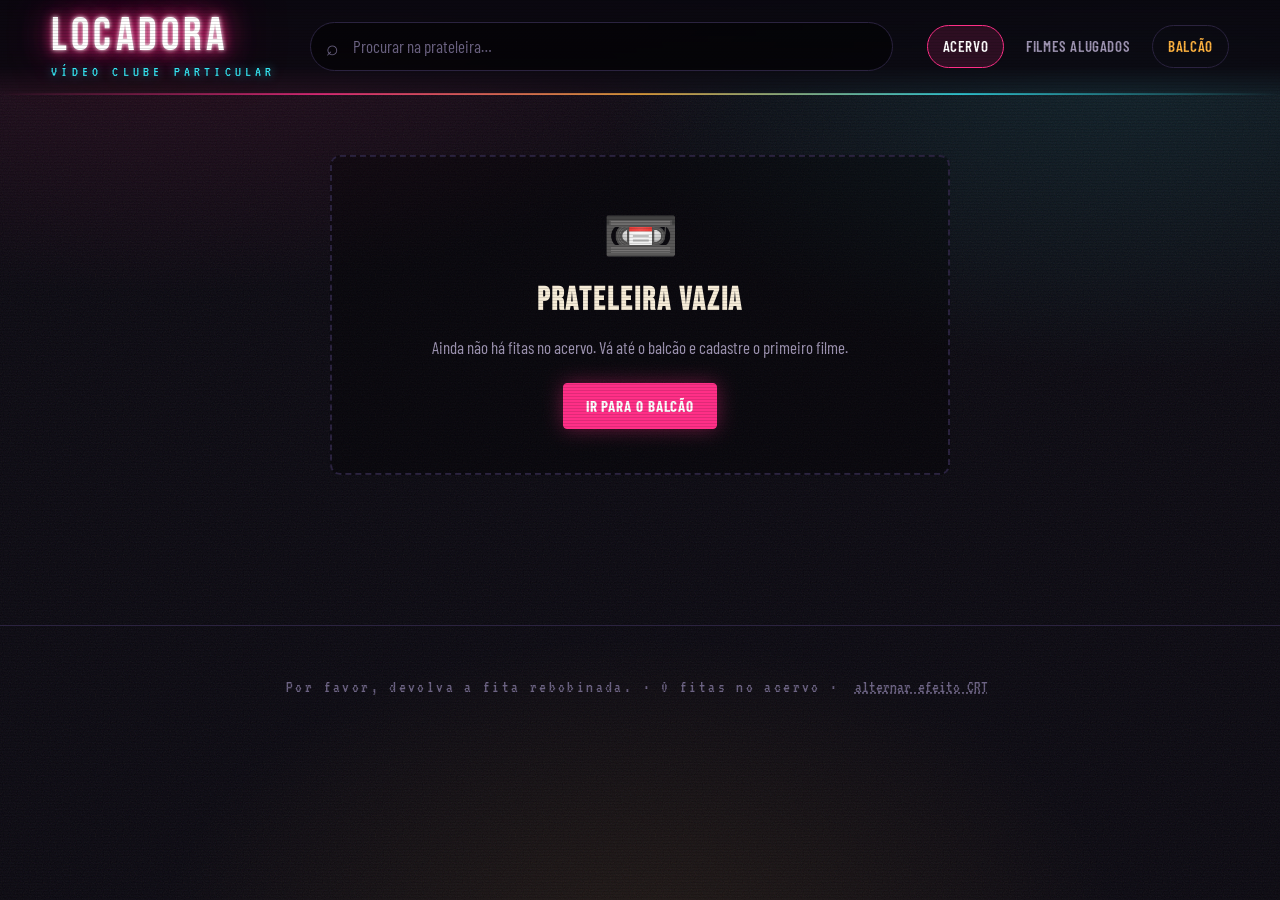
==== index.html @ a3143493 "Locadora: vídeo clube particular em site estático Vitrine com prateleiras por gênero e classe da fit" ====
<!DOCTYPE html>
<html lang="pt-BR">
<head>
<meta charset="utf-8">
<meta name="viewport" content="width=device-width, initial-scale=1">
<title>Locadora — Vídeo Clube Particular</title>
<meta name="description" content="Meu acervo particular de filmes.">
<meta name="theme-color" content="#0a0810">
<link rel="icon" href="data:image/svg+xml,%3Csvg xmlns='http://www.w3.org/2000/svg' viewBox='0 0 32 32'%3E%3Crect width='32' height='32' rx='4' fill='%230a0810'/%3E%3Crect x='3' y='8' width='26' height='16' rx='2' fill='%23231f2c' stroke='%23ff2f87'/%3E%3Ccircle cx='11' cy='16' r='3.4' fill='%2335e5f2'/%3E%3Ccircle cx='21' cy='16' r='3.4' fill='%2335e5f2'/%3E%3C/svg%3E">
<link rel="preconnect" href="https://fonts.googleapis.com">
<link rel="preconnect" href="https://fonts.gstatic.com" crossorigin>
<link href="https://fonts.googleapis.com/css2?family=Bebas+Neue&family=Barlow+Condensed:wght@400;500;600;700&family=Permanent+Marker&family=VT323&display=swap" rel="stylesheet">
<link rel="stylesheet" href="assets/css/estilo.css">
</head>
<body>

<div class="crt" aria-hidden="true"></div>

<header class="topo">
  <div class="topo__interno">
    <a class="marca" href="index.html">
      <span class="marca__neon" id="marca-nome">LOCADORA</span>
      <span class="marca__sub" id="marca-sub">vídeo clube particular</span>
    </a>

    <div class="busca">
      <input id="busca" type="search" placeholder="Procurar na prateleira…" autocomplete="off" aria-label="Procurar filme">
    </div>

    <nav class="menu">
      <button type="button" data-aba="acervo" class="ativo">Acervo</button>
      <button type="button" data-aba="lista">Filmes alugados</button>
      <a href="admin.html" class="menu__admin" title="Painel de administração">Balcão</a>
    </nav>
  </div>
  <div class="fita-luz"></div>
</header>

<main>
  <!-- destaque da semana -->
  <section class="vitrine" id="vitrine" hidden>
    <div class="vitrine__veu"></div>
    <div class="vitrine__texto">
      <span class="vitrine__etiqueta">Destaque da semana</span>
      <h2 id="vitrine-titulo"></h2>
      <div class="vitrine__meta" id="vitrine-meta"></div>
      <p class="vitrine__sinopse" id="vitrine-sinopse"></p>
      <div class="vitrine__acoes">
        <button type="button" class="bt bt--principal" id="vitrine-assistir">▶ Assistir</button>
        <button type="button" class="bt bt--fantasma" id="vitrine-ficha">Mais informações</button>
      </div>
    </div>
  </section>

  <!-- os cartazes logo abaixo do banner, como na entrada da loja -->
  <div id="avisos-topo"></div>


  <!-- o balcão de devolução: só na aba "filmes alugados" -->
  <section class="devolucao" id="devolucao" hidden>

    <!-- a bancada de rebobinar, quando há fita pendente -->
    <div class="estacao" id="estacao" hidden>
      <h2 class="estacao__titulo">Rebobine antes de devolver</h2>
      <p class="estacao__texto" id="estacao-texto"></p>

      <div class="movel">
        <!-- a fita em cima do aparelho -->
        <div class="vhs" id="vhs">
          <div class="vhs__etiqueta">
            <small>VHS · E-180</small>
            <span id="vhs-nome">—</span>
          </div>
          <div class="vhs__janela">
            <i class="vhs__carretel"></i>
            <i class="vhs__tape"></i>
            <i class="vhs__carretel"></i>
          </div>
          <div class="vhs__selo" id="vhs-selo">não rebobinada</div>
        </div>

        <!-- o videocassete -->
        <div class="aparelho">
          <div class="aparelho__topo">
            <span class="aparelho__marca">LOCADORA VCR-2000</span>
            <span class="aparelho__visor">
              <b id="visor-estado">STOP</b>
              <b id="visor-tempo">0:00:00</b>
            </span>
          </div>
          <div class="aparelho__slot"><span>INSERT TAPE</span></div>
          <div class="aparelho__botoes">
            <button type="button" data-maq="rebobinar"><i>◀◀</i><span>Rebobinar</span></button>
            <button type="button" data-maq="voltar"><i>◀</i><span>Voltar</span></button>
            <button type="button" data-maq="play"><i>▶</i><span>Play</span></button>
            <button type="button" data-maq="pause"><i>❚❚</i><span>Pause</span></button>
            <button type="button" data-maq="stop"><i>■</i><span>Stop</span></button>
            <button type="button" data-maq="avancar"><i>▶▶</i><span>Avançar</span></button>
          </div>
        </div>
      </div>
    </div>

    <!-- o caixa -->
    <div class="caixa" id="caixa">
      <div class="caixa__conta" id="caixa-conta"></div>
      <button type="button" class="bt bt--dinheiro" id="bt-pagar">
        <span class="bt__cifrao">$</span>
        <span>Pagar e entregar</span>
        <span class="bt__valor" id="bt-valor"></span>
      </button>
      <p class="caixa__nota" id="caixa-nota"></p>
    </div>

  </section>

  <div id="prateleiras"></div>

  <div class="vazio" id="vazio" hidden>
    <div class="vazio__icone" aria-hidden="true">📼</div>
    <h2 id="vazio-titulo">Prateleira vazia</h2>
    <p id="vazio-texto">Ainda não há fitas no acervo. Vá até o balcão e cadastre o primeiro filme.</p>
    <a class="bt bt--principal" id="vazio-bt" href="admin.html">Ir para o balcão</a>
  </div>
</main>

<footer class="rodape">
  <p>
    Por favor, devolva a fita rebobinada. ·
    <span id="contagem">—</span> ·
    <button type="button" id="bt-crt">alternar efeito CRT</button>
  </p>
</footer>

<!-- a cobrança que aparece ao entrar no site com fita em casa -->
<div class="cobranca" id="cobranca" hidden role="alert">
  <div class="cobranca__selo">Locadora</div>
  <strong id="cobranca-titulo">Você está com fitas em casa</strong>
  <p id="cobranca-texto"></p>
  <div class="cobranca__acoes">
    <button type="button" class="bt bt--pequeno bt--dinheiro" id="cobranca-ir">Ir ao balcão</button>
    <button type="button" class="bt bt--pequeno bt--fantasma" id="cobranca-depois">Depois</button>
  </div>
</div>

<!-- o recibo pendurado na lateral, visível enquanto se escolhe as fitas -->
<aside class="recibo" id="recibo" hidden>
  <button type="button" class="recibo__aba" id="recibo-aba" aria-expanded="false">
    <span class="recibo__aba-texto" id="recibo-resumo">conta</span>
  </button>
  <div class="recibo__papel" id="recibo-papel"></div>
</aside>

<!-- ficha do filme -->
<dialog id="ficha" aria-labelledby="ficha-titulo">
  <div class="ficha__corpo">
    <div class="ficha__arte" id="ficha-arte">
      <button type="button" class="ficha__fechar" data-fechar="ficha" aria-label="Fechar">✕</button>
    </div>
    <div class="ficha__dentro">
      <h2 id="ficha-titulo"></h2>
      <div class="ficha__meta" id="ficha-meta"></div>
      <p class="ficha__sinopse" id="ficha-sinopse"></p>
      <div class="ficha__acoes">
        <button type="button" class="bt bt--principal" id="ficha-assistir">▶ Assistir</button>
        <button type="button" class="bt" id="ficha-lista">+ Alugar fita</button>
        <a class="bt bt--fantasma" id="ficha-externo" target="_blank" rel="noopener">Abrir na origem ↗</a>
      </div>
    </div>
  </div>
</dialog>

<!-- player -->
<dialog id="player" aria-labelledby="player-nome">
  <div class="player__corpo">
    <div class="player__barra">
      <span class="player__nome" id="player-nome"></span>
      <a class="bt bt--pequeno bt--fantasma" id="player-externo" target="_blank" rel="noopener">Abrir fora ↗</a>
      <button type="button" class="bt bt--pequeno" data-fechar="player">✕ Fechar</button>
    </div>
    <div class="player__tela" id="player-tela"></div>

    <!-- o videocassete embaixo da TV -->
    <div class="videocassete" id="vcr">
      <div class="videocassete__visor">
        <span class="videocassete__estado" id="vcr-estado">STOP</span>
        <span class="videocassete__contador" id="vcr-contador">0:00:00</span>
      </div>
      <div class="videocassete__botoes">
        <button type="button" data-vcr="rebobinar"><i>◀◀</i><span>Rebobinar</span></button>
        <button type="button" data-vcr="voltar"><i>◀</i><span>Voltar</span></button>
        <button type="button" data-vcr="play"><i>▶</i><span>Play</span></button>
        <button type="button" data-vcr="pause"><i>❚❚</i><span>Pause</span></button>
        <button type="button" data-vcr="avancar"><i>▶▶</i><span>Avançar</span></button>
      </div>
      <p class="videocassete__nota" id="vcr-nota" hidden></p>
    </div>
  </div>

  <!-- A cobrança por não rebobinar. Fica DENTRO do diálogo porque o
       <dialog> modal sobe para a camada de topo: solta aqui fora, ela
       ficaria escondida atrás do fundo escuro. -->
  <div class="multa" id="multa" hidden role="alert">
    <div class="multa__selo">Aviso</div>
    <strong>Multa por não rebobinar</strong>
    <p id="multa-texto"></p>
    <button type="button" class="bt bt--pequeno" id="multa-ok">Está bem, eu pago</button>
  </div>
</dialog>

<script src="assets/js/nucleo.js"></script>
<script src="assets/js/app.js"></script>
</body>
</html>
---- assets/css/estilo.css ----
/* =========================================================================
   LOCADORA — folha de estilo única (vitrine + balcão)
   Estética: vídeo clube de bairro, fita VHS, neon, carpete e prateleira.
   ========================================================================= */

:root {
  /* tintas */
  --tinta:        #0a0810;
  --tinta-2:      #120e1c;
  --tinta-3:      #1b1528;
  --borda:        #2b2340;

  /* madeira da prateleira */
  --madeira:      #4a2c17;
  --madeira-alta: #7a4a26;
  --madeira-baixa:#2a170c;

  /* neon */
  --neon-rosa:    #ff2f87;
  --neon-ciano:   #35e5f2;
  --ambar:        #ffb340;

  /* texto */
  --creme:        #f6ecd8;
  --cinza:        #a096b4;
  --cinza-fraco:  #6d6484;

  /* medidas */
  --raio:         6px;
  --topo-h:       92px;
  --capa-l:       clamp(132px, 15vw, 186px);
  --sombra-forte: 0 18px 40px rgba(0, 0, 0, .65);

  --fonte-titulo: 'Bebas Neue', 'Arial Narrow', Impact, sans-serif;
  --fonte-texto:  'Barlow Condensed', 'Segoe UI', system-ui, sans-serif;
  --fonte-mono:   'VT323', ui-monospace, 'Courier New', monospace;
}

* { box-sizing: border-box; }

/* O atributo hidden tem que vencer qualquer display vindo de classe
   (.vitrine é flex, .bt é inline-flex...). Sem isto, tudo que o JS
   esconde com elemento.hidden = true continua aparecendo. */
[hidden] { display: none !important; }

html { scroll-behavior: smooth; }

body {
  margin: 0;
  min-height: 100vh;
  font-family: var(--fonte-texto);
  font-size: 17px;
  line-height: 1.5;
  color: var(--creme);
  background-color: var(--tinta);
  /* carpete de locadora: manchas de cor + granulado */
  background-image:
    radial-gradient(1100px 620px at 12% -10%, rgba(255, 47, 135, .16), transparent 62%),
    radial-gradient(900px 560px at 88% 4%,   rgba(53, 229, 242, .12), transparent 60%),
    radial-gradient(760px 500px at 50% 106%, rgba(255, 179, 64, .09), transparent 64%);
  background-attachment: fixed;
  -webkit-font-smoothing: antialiased;
}

/* granulado sutil por cima do fundo */
body::before {
  content: '';
  position: fixed;
  inset: 0;
  pointer-events: none;
  z-index: 0;
  opacity: .5;
  background-image: url("data:image/svg+xml,%3Csvg xmlns='http://www.w3.org/2000/svg' width='140' height='140'%3E%3Cfilter id='r'%3E%3CfeTurbulence type='fractalNoise' baseFrequency='.85' numOctaves='3'/%3E%3C/filter%3E%3Crect width='140' height='140' filter='url(%23r)' opacity='.16'/%3E%3C/svg%3E");
}

img { max-width: 100%; display: block; }

button, input, select, textarea { font: inherit; color: inherit; }

button { cursor: pointer; }

a { color: var(--neon-ciano); }

::selection { background: var(--neon-rosa); color: #fff; }

/* rolagem estilizada */
* { scrollbar-width: thin; scrollbar-color: var(--borda) transparent; }
*::-webkit-scrollbar { height: 10px; width: 10px; }
*::-webkit-scrollbar-thumb { background: var(--borda); border-radius: 99px; }
*::-webkit-scrollbar-track { background: transparent; }

/* ---------------------------------------------------------- CRT / varredura */

.crt {
  position: fixed;
  inset: 0;
  z-index: 900;
  pointer-events: none;
  background: repeating-linear-gradient(
    to bottom,
    rgba(0, 0, 0, .22) 0 1px,
    transparent 1px 3px
  );
  mix-blend-mode: multiply;
  opacity: .55;
}
.crt::after {
  content: '';
  position: absolute;
  inset: 0;
  /* vinheta de tubo */
  background: radial-gradient(120% 100% at 50% 50%, transparent 58%, rgba(0, 0, 0, .55) 100%);
}
body.sem-crt .crt { display: none; }

/* ------------------------------------------------------------------- topo */

.topo {
  position: sticky;
  top: 0;
  z-index: 500;
  background: linear-gradient(180deg, rgba(10, 8, 16, .97) 0%, rgba(10, 8, 16, .88) 70%, transparent 100%);
  backdrop-filter: blur(10px);
}

.topo__interno {
  max-width: 1560px;
  margin: 0 auto;
  padding: 14px clamp(16px, 4vw, 52px);
  display: flex;
  align-items: center;
  gap: clamp(14px, 3vw, 34px);
  flex-wrap: wrap;
}

.marca { text-decoration: none; display: block; line-height: 1; flex-shrink: 0; }

.marca__neon {
  display: block;
  font-family: var(--fonte-titulo);
  font-size: clamp(30px, 4.4vw, 46px);
  letter-spacing: .09em;
  color: #fff;
  text-shadow:
    0 0 4px #fff,
    0 0 12px var(--neon-rosa),
    0 0 30px var(--neon-rosa),
    0 0 62px rgba(255, 47, 135, .55);
  animation: piscaNeon 7s infinite;
}

.marca__sub {
  display: block;
  margin-top: 4px;
  font-family: var(--fonte-mono);
  font-size: 15px;
  letter-spacing: .28em;
  text-transform: uppercase;
  color: var(--neon-ciano);
  text-shadow: 0 0 10px rgba(53, 229, 242, .6);
}

@keyframes piscaNeon {
  0%, 92%, 96%, 100% { opacity: 1; }
  93%  { opacity: .35; }
  94%  { opacity: 1; }
  95%  { opacity: .5; }
}

.busca {
  flex: 1 1 220px;
  min-width: 180px;
  position: relative;
}

.busca input {
  width: 100%;
  padding: 11px 16px 11px 42px;
  border-radius: 99px;
  border: 1px solid var(--borda);
  background: rgba(0, 0, 0, .5);
  color: var(--creme);
  outline: none;
  transition: border-color .2s, box-shadow .2s;
}
.busca input::placeholder { color: var(--cinza-fraco); }
.busca input:focus {
  border-color: var(--neon-ciano);
  box-shadow: 0 0 0 3px rgba(53, 229, 242, .16);
}
.busca::before {
  content: '⌕';
  position: absolute;
  left: 16px;
  top: 50%;
  transform: translateY(-52%);
  font-size: 21px;
  color: var(--cinza-fraco);
  pointer-events: none;
}

.menu { display: flex; align-items: center; gap: 6px; flex-shrink: 0; }

.menu button,
.menu a {
  padding: 9px 15px;
  border: 1px solid transparent;
  border-radius: 99px;
  background: transparent;
  color: var(--cinza);
  text-decoration: none;
  font-weight: 600;
  letter-spacing: .04em;
  text-transform: uppercase;
  font-size: 15px;
  transition: color .18s, border-color .18s, background .18s;
}
.menu button:hover,
.menu a:hover { color: var(--creme); background: rgba(255, 255, 255, .06); }

.menu button.ativo {
  color: #fff;
  border-color: var(--neon-rosa);
  background: rgba(255, 47, 135, .14);
}

.menu__admin {
  border-color: var(--borda) !important;
  color: var(--ambar) !important;
}
.menu__admin:hover { border-color: var(--ambar) !important; }

/* filete de luz sob o cabeçalho */
.fita-luz {
  height: 2px;
  background: linear-gradient(90deg, transparent, var(--neon-rosa), var(--ambar), var(--neon-ciano), transparent);
  opacity: .8;
}

/* --------------------------------------------------------------- conteúdo */

main {
  position: relative;
  z-index: 1;
  max-width: 1560px;
  margin: 0 auto;
  padding: 0 0 90px;
}

/* -------------------------------------------------------------- vitrine */

.vitrine {
  position: relative;
  margin: 0 clamp(16px, 4vw, 52px) 26px;
  border-radius: var(--raio);
  overflow: hidden;
  min-height: clamp(300px, 46vw, 480px);
  display: flex;
  align-items: flex-end;
  border: 1px solid var(--borda);
  box-shadow: var(--sombra-forte);
  background: var(--tinta-2) center/cover no-repeat;
}

.vitrine__veu {
  position: absolute;
  inset: 0;
  background:
    linear-gradient(90deg, rgba(10, 8, 16, .96) 0%, rgba(10, 8, 16, .78) 46%, rgba(10, 8, 16, .18) 100%),
    linear-gradient(0deg, rgba(10, 8, 16, .95) 0%, transparent 62%);
}

.vitrine__texto {
  position: relative;
  padding: clamp(22px, 4vw, 48px);
  max-width: 640px;
}

.vitrine__etiqueta {
  display: inline-block;
  margin-bottom: 12px;
  padding: 4px 12px;
  font-family: var(--fonte-mono);
  font-size: 16px;
  letter-spacing: .22em;
  text-transform: uppercase;
  color: var(--tinta);
  background: var(--ambar);
  border-radius: 3px;
  transform: rotate(-1.4deg);
  box-shadow: 0 3px 0 rgba(0, 0, 0, .4);
}

.vitrine h2 {
  margin: 0 0 10px;
  font-family: var(--fonte-titulo);
  font-size: clamp(38px, 6.2vw, 78px);
  line-height: .95;
  letter-spacing: .02em;
  text-shadow: 0 4px 22px rgba(0, 0, 0, .8);
}

.vitrine__meta {
  display: flex;
  flex-wrap: wrap;
  align-items: center;
  gap: 10px;
  margin-bottom: 12px;
  color: var(--cinza);
  font-size: 16px;
}

.vitrine__sinopse {
  margin: 0 0 20px;
  color: #ddd3e6;
  display: -webkit-box;
  -webkit-line-clamp: 3;
  -webkit-box-orient: vertical;
  overflow: hidden;
}

.vitrine__acoes { display: flex; gap: 10px; flex-wrap: wrap; }

/* --------------------------------------------------------------- botões */

.bt {
  display: inline-flex;
  align-items: center;
  gap: 8px;
  padding: 11px 22px;
  border: 1px solid var(--borda);
  border-radius: 4px;
  background: rgba(255, 255, 255, .07);
  color: var(--creme);
  font-weight: 700;
  letter-spacing: .06em;
  text-transform: uppercase;
  font-size: 15px;
  text-decoration: none;
  transition: transform .14s, background .18s, border-color .18s, box-shadow .18s;
}
.bt:hover { background: rgba(255, 255, 255, .14); transform: translateY(-1px); }
.bt:active { transform: translateY(0); }

.bt--principal {
  background: var(--neon-rosa);
  border-color: var(--neon-rosa);
  color: #fff;
  box-shadow: 0 0 20px rgba(255, 47, 135, .4);
}
.bt--principal:hover {
  background: #ff4f9b;
  box-shadow: 0 0 30px rgba(255, 47, 135, .6);
}

.bt--fantasma { background: transparent; }

.bt--pequeno { padding: 7px 13px; font-size: 13px; }

.bt--perigo {
  border-color: #7a2436;
  color: #ff8fa6;
  background: rgba(122, 36, 54, .2);
}
.bt--perigo:hover { background: rgba(122, 36, 54, .42); }

/* ---------------------------------------------------------- prateleiras */

.prateleira { margin-bottom: 34px; }

.prateleira__topo {
  display: flex;
  align-items: baseline;
  gap: 12px;
  padding: 0 clamp(16px, 4vw, 52px);
  margin-bottom: 12px;
}

/* plaquinha de categoria, como as etiquetas coladas na estante */
.prateleira__nome {
  margin: 0;
  font-family: var(--fonte-titulo);
  font-size: clamp(22px, 2.6vw, 31px);
  letter-spacing: .07em;
  text-transform: uppercase;
  color: var(--creme);
  position: relative;
  padding-left: 16px;
}
.prateleira__nome::before {
  content: '';
  position: absolute;
  left: 0;
  top: 12%;
  bottom: 12%;
  width: 4px;
  border-radius: 2px;
  background: linear-gradient(180deg, var(--neon-rosa), var(--ambar));
  box-shadow: 0 0 12px rgba(255, 47, 135, .8);
}

.prateleira__contagem {
  font-family: var(--fonte-mono);
  font-size: 16px;
  color: var(--cinza-fraco);
  letter-spacing: .12em;
}

.prateleira__trilho { position: relative; }

.prateleira__fitas {
  display: flex;
  gap: 16px;
  padding: 8px clamp(16px, 4vw, 52px) 0;
  overflow-x: auto;
  overflow-y: hidden;
  scroll-snap-type: x proximity;
  scroll-padding-left: clamp(16px, 4vw, 52px);
  scrollbar-width: none;
}
.prateleira__fitas::-webkit-scrollbar { display: none; }

/* a tábua em que as fitas se apoiam */
.prateleira__madeira {
  position: relative;
  height: 22px;
  margin: 2px clamp(16px, 4vw, 52px) 0;
  border-radius: 0 0 5px 5px;
  /* topo claro (luz batendo), corpo, e a sombra da quina da frente */
  background:
    linear-gradient(180deg,
      #9a663a 0%,
      var(--madeira-alta) 14%,
      var(--madeira) 46%,
      #35200f 88%,
      var(--madeira-baixa) 100%);
  box-shadow:
    0 12px 26px rgba(0, 0, 0, .7),
    inset 0 2px 0 rgba(255, 214, 170, .38),
    inset 0 -3px 5px rgba(0, 0, 0, .5);
}

/* veio da madeira + emendas das tábuas */
.prateleira__madeira::after {
  content: '';
  position: absolute;
  inset: 0;
  border-radius: inherit;
  opacity: .35;
  background:
    repeating-linear-gradient(90deg, transparent 0 118px, rgba(0, 0, 0, .55) 118px 121px),
    repeating-linear-gradient(180deg, transparent 0 3px, rgba(255, 220, 180, .07) 3px 4px);
}

/* setas de rolagem — sempre visíveis quando ainda há fita para o lado */
.trilho__seta {
  position: absolute;
  top: 0;
  bottom: 26px;               /* para não cobrir a legenda do filme */
  width: clamp(46px, 5vw, 70px);
  border: 0;
  padding: 0;
  z-index: 6;
  display: flex;
  align-items: center;
  justify-content: center;
  color: #fff;
  background: linear-gradient(90deg, rgba(10, 8, 16, .97) 45%, rgba(10, 8, 16, 0));
}
.trilho__seta--esq { left: 0; }
.trilho__seta--dir {
  right: 0;
  background: linear-gradient(270deg, rgba(10, 8, 16, .97) 45%, rgba(10, 8, 16, 0));
}
.trilho__seta:focus-visible { outline: 2px solid var(--neon-ciano); outline-offset: -4px; }

/* a abinha do recibo mora na borda direita — empurra a seta para não brigarem */
body.com-recibo .trilho__seta--dir { right: 48px; }

/* o botão redondo dentro da faixa escura */
.trilho__seta i {
  display: grid;
  place-items: center;
  width: 44px;
  height: 44px;
  border-radius: 50%;
  border: 2px solid rgba(255, 255, 255, .55);
  background: rgba(8, 6, 13, .94);
  box-shadow: 0 4px 14px rgba(0, 0, 0, .8);
  font-family: var(--fonte-texto);
  font-style: normal;
  font-size: 30px;
  line-height: 1;
  padding-bottom: 4px;
  transition: transform .16s, background .16s, border-color .16s;
}
.trilho__seta:hover i {
  transform: scale(1.12);
  background: var(--neon-rosa);
  border-color: var(--neon-rosa);
}

/* arrastar com o mouse, como quem empurra as fitas na estante */
.prateleira__fitas.rolavel { cursor: grab; }
.prateleira__fitas.arrastando {
  cursor: grabbing;
  scroll-behavior: auto;
  scroll-snap-type: none;
}
.prateleira__fitas.arrastando .fita { pointer-events: none; }
.prateleira__fitas.arrastando .fita:hover { transform: none; }

/* Em tela estreita o dedo já arrasta sozinho e a seta cobriria a capa.
   Critério é a largura, não "(hover: none)": aquela consulta some com as
   setas em qualquer navegador que se declare sem mouse. */
@media (max-width: 720px) { .trilho__seta { display: none; } }

/* ============================================================ os avisos
   Os cartazes que toda locadora tinha pendurados entre as estantes:
   o letreiro de LED, o neon piscando, o papel escrito a caneta e a
   plaquinha esmaltada.
   ====================================================================== */

.aviso-loja {
  margin: 40px clamp(16px, 4vw, 52px) 44px;
}

/* logo abaixo do banner os dois ficam mais juntos, como a fachada da loja */
#avisos-topo .aviso-loja { margin-top: 16px; margin-bottom: 16px; }
#avisos-topo .aviso-loja:first-child { margin-top: 0; }
#avisos-topo:not(:empty) { margin-bottom: 30px; }

/* ---------------------------------------------- letreiro de LED rolando */

.aviso-loja--led {
  position: relative;
  overflow: hidden;
  padding: 13px 0;
  border-radius: 5px;
  border: 2px solid #2b2016;
  background: #080604;
  box-shadow:
    inset 0 0 26px rgba(0, 0, 0, .95),
    0 8px 20px rgba(0, 0, 0, .5);
}

.aviso-loja--led p {
  margin: 0;
  display: inline-block;
  white-space: nowrap;
  padding-left: 100%;              /* começa fora da tela, à direita */
  font-family: var(--fonte-mono);
  font-size: clamp(19px, 2.3vw, 29px);
  letter-spacing: .14em;
  color: #ff5f2e;
  text-shadow: 0 0 7px rgba(255, 95, 46, .95), 0 0 20px rgba(255, 60, 0, .6);
  animation: correLed 30s linear infinite;
}

/* a malha de pontinhos que dá o aspecto de painel de LED */
.aviso-loja--led::after {
  content: '';
  position: absolute;
  inset: 0;
  pointer-events: none;
  background:
    repeating-linear-gradient(90deg, rgba(0, 0, 0, .6) 0 1px, transparent 1px 3px),
    repeating-linear-gradient(0deg,  rgba(0, 0, 0, .6) 0 1px, transparent 1px 3px);
}

@keyframes correLed {
  from { transform: translateX(0); }
  to   { transform: translateX(-100%); }
}

/* ------------------------------------------------------ o neon piscando */

.aviso-loja--neon {
  padding: 28px 22px 30px;
  text-align: center;
  border-radius: 8px;
  border: 1px solid var(--borda);
  background:
    radial-gradient(ellipse 70% 90% at 50% 45%, rgba(255, 47, 135, .17), transparent 72%),
    linear-gradient(180deg, #100c18, #0a0810);
  box-shadow: inset 0 1px 0 rgba(255, 255, 255, .06);
}

.aviso-loja--neon small {
  display: block;
  margin-bottom: 8px;
  font-family: var(--fonte-mono);
  font-size: 17px;
  letter-spacing: .32em;
  text-transform: uppercase;
  color: var(--neon-ciano);
  text-shadow: 0 0 10px rgba(53, 229, 242, .7);
}

.aviso-loja--neon b {
  display: block;
  font-family: var(--fonte-titulo);
  font-weight: 400;
  font-size: clamp(28px, 4.6vw, 52px);
  line-height: 1;
  letter-spacing: .07em;
  color: #fff;
  text-shadow:
    0 0 5px #fff,
    0 0 15px var(--neon-rosa),
    0 0 36px var(--neon-rosa),
    0 0 74px rgba(255, 47, 135, .6);
  animation: neonAviso 6.5s infinite;
}

/* o chiado de tubo velho: apaga e volta em tempos irregulares */
@keyframes neonAviso {
  0%, 40%, 44%, 47%, 82%, 86%, 100% { opacity: 1; }
  41%  { opacity: .28; }
  43%  { opacity: .85; }
  45%  { opacity: .35; }
  84%  { opacity: .4; }
}

/* ------------------------------------ o cartaz de papel colado com fita */

.aviso-loja--papel {
  position: relative;
  max-width: 540px;
  margin-inline: auto;
  padding: 30px 34px 34px;
  transform: rotate(-1.5deg);
  text-align: center;
  color: #2b2118;
  background:
    repeating-linear-gradient(0deg, rgba(120, 100, 70, .05) 0 24px, transparent 24px 25px),
    linear-gradient(170deg, #f8efdb, #e6d9bb);
  box-shadow: 0 14px 28px rgba(0, 0, 0, .6);
}

/* os dois pedaços de fita adesiva nos cantos de cima */
.aviso-loja--papel::before,
.aviso-loja--papel::after {
  content: '';
  position: absolute;
  top: -11px;
  width: 84px;
  height: 26px;
  background: rgba(255, 253, 240, .42);
  box-shadow: 0 1px 4px rgba(0, 0, 0, .35);
}
.aviso-loja--papel::before { left: -14px;  transform: rotate(-27deg); }
.aviso-loja--papel::after  { right: -14px; transform: rotate(27deg); }

.aviso-loja--papel b {
  display: block;
  margin-bottom: 10px;
  font-family: 'Permanent Marker', var(--fonte-titulo), cursive;
  font-weight: 400;
  font-size: clamp(23px, 3.2vw, 35px);
  line-height: 1.1;
  color: #b3222f;
  transform: rotate(.8deg);
}

.aviso-loja--papel span {
  display: block;
  font-family: 'Permanent Marker', var(--fonte-texto), cursive;
  font-size: clamp(15px, 1.8vw, 20px);
  line-height: 1.45;
  color: #3a2d20;
}

/* -------------------------------------------------- a plaquinha esmaltada */

.aviso-loja--placa {
  max-width: 430px;
  margin-inline: auto;
  padding: 15px 28px;
  text-align: center;
  border-radius: 4px;
  border: 3px solid #f2e8d2;
  background: #16324e;
  color: #f2e8d2;
  font-family: var(--fonte-titulo);
  font-size: clamp(19px, 2.3vw, 27px);
  letter-spacing: .13em;
  text-transform: uppercase;
  box-shadow:
    0 10px 22px rgba(0, 0, 0, .55),
    inset 0 2px 0 rgba(255, 255, 255, .2),
    inset 0 -3px 6px rgba(0, 0, 0, .35);
}

/* --------------------------------------------------------- a fita (card) */

.fita {
  position: relative;
  flex: 0 0 auto;
  width: var(--capa-l);
  scroll-snap-align: start;
  border: 0;
  padding: 0;
  background: transparent;
  text-align: left;
  transition: transform .22s cubic-bezier(.2, .8, .3, 1);
}
.fita:hover, .fita:focus-visible { transform: translateY(-10px); z-index: 3; }
.fita:focus-visible { outline: 2px solid var(--neon-ciano); outline-offset: 6px; }

.fita__caixa {
  /* precisa ser bloco: <span> inline ignora aspect-ratio e a caixa estoura */
  display: block;
  position: relative;
  aspect-ratio: 2 / 3;
  border-radius: 3px 5px 5px 3px;
  overflow: hidden;
  /* corpo preto da caixinha de VHS */
  background: linear-gradient(135deg, #23202c, #100d16);
  box-shadow:
    0 10px 24px rgba(0, 0, 0, .6),
    inset 0 0 0 1px rgba(255, 255, 255, .07);
}
.fita:hover .fita__caixa {
  box-shadow:
    0 18px 36px rgba(0, 0, 0, .75),
    0 0 0 2px var(--neon-rosa),
    0 0 26px rgba(255, 47, 135, .45);
}

.fita__capa {
  width: 100%;
  height: 100%;
  object-fit: cover;
  transition: transform .4s;
}
.fita:hover .fita__capa { transform: scale(1.05); }

/* lombada clara na borda esquerda, como a dobra da capa */
.fita__caixa::before {
  content: '';
  position: absolute;
  left: 0; top: 0; bottom: 0;
  width: 9px;
  z-index: 2;
  background: linear-gradient(90deg, rgba(0, 0, 0, .75), rgba(255, 255, 255, .12) 55%, rgba(0, 0, 0, .35));
}
/* brilho plástico diagonal */
.fita__caixa::after {
  content: '';
  position: absolute;
  inset: 0;
  z-index: 3;
  pointer-events: none;
  background: linear-gradient(115deg, rgba(255, 255, 255, .16) 0%, transparent 34%, transparent 76%, rgba(255, 255, 255, .07) 100%);
}

/* quando não há capa: cartaz gerado com o título */
.fita__semcapa {
  position: absolute;
  inset: 0;
  display: flex;
  flex-direction: column;
  align-items: center;
  justify-content: center;
  gap: 10px;
  padding: 16px 12px;
  text-align: center;
  background:
    repeating-linear-gradient(45deg, rgba(255, 255, 255, .03) 0 8px, transparent 8px 16px),
    linear-gradient(160deg, #2b1d3d, #14101c);
}
.fita__semcapa span {
  font-family: var(--fonte-titulo);
  font-size: 19px;
  line-height: 1.05;
  letter-spacing: .05em;
  color: var(--creme);
}
.fita__semcapa em {
  font-family: var(--fonte-mono);
  font-style: normal;
  font-size: 34px;
  color: var(--neon-ciano);
  opacity: .55;
}

/* ------------------------------------------- medalha da faixa de preço */
/* O adesivo metálico que a locadora colava na capa: Diamante, Ouro,
   Prata ou Bronze. Serve no cartão da fita e na ficha do filme. */
.medalha {
  display: inline-block;
  padding: 3px 11px;
  border-radius: 99px;
  font-family: var(--fonte-mono);
  font-size: 15px;
  line-height: 1.25;
  letter-spacing: .16em;
  text-transform: uppercase;
  color: #241704;
  text-shadow: 0 1px 0 rgba(255, 255, 255, .4);
  box-shadow:
    0 2px 8px rgba(0, 0, 0, .6),
    inset 0 1px 0 rgba(255, 255, 255, .65),
    inset 0 -2px 4px rgba(0, 0, 0, .22);
}

.medalha--bronze   { background: linear-gradient(140deg, #eaad72 0%, #a45f26 52%, #d68f52 100%); }
.medalha--prata    { background: linear-gradient(140deg, #fbfcff 0%, #a4aab6 52%, #e6e9f0 100%); }
.medalha--ouro     { background: linear-gradient(140deg, #ffeda6 0%, #d5a017 52%, #ffd960 100%); }
.medalha--diamante {
  background: linear-gradient(140deg, #f2fdff 0%, #79cfec 50%, #c6f1ff 100%);
  color: #06323f;
  box-shadow:
    0 2px 8px rgba(0, 0, 0, .6),
    0 0 16px rgba(121, 207, 236, .5),
    inset 0 1px 0 rgba(255, 255, 255, .8);
}

/* posição da medalha quando ela fica sobre a capa */
.fita__faixa {
  position: absolute;
  top: 8px;
  right: 8px;
  z-index: 4;
}

/* selos sobre a capa */
.fita__selo {
  position: absolute;
  top: 8px;
  left: 14px;
  z-index: 4;
  padding: 2px 8px;
  border-radius: 2px;
  font-family: var(--fonte-mono);
  font-size: 14px;
  letter-spacing: .1em;
  text-transform: uppercase;
  background: var(--ambar);
  color: #1a1208;
  box-shadow: 0 2px 6px rgba(0, 0, 0, .5);
}
.fita__selo--fonte {
  top: auto;
  bottom: 8px;
  left: 14px;
  background: rgba(0, 0, 0, .78);
  color: var(--neon-ciano);
  box-shadow: none;
  border: 1px solid rgba(53, 229, 242, .35);
}

/* barra de progresso de "continuar assistindo" */
.fita__progresso {
  position: absolute;
  left: 9px; right: 0; bottom: 0;
  height: 4px;
  z-index: 4;
  background: rgba(0, 0, 0, .7);
}
.fita__progresso i {
  display: block;
  height: 100%;
  background: var(--neon-rosa);
  box-shadow: 0 0 8px var(--neon-rosa);
}

.fita__legenda { display: block; padding: 9px 2px 0; }

.fita__titulo {
  margin: 0;
  font-size: 16px;
  font-weight: 600;
  line-height: 1.2;
  color: var(--creme);
  display: -webkit-box;
  -webkit-line-clamp: 2;
  -webkit-box-orient: vertical;
  overflow: hidden;
}

.fita__ano {
  display: block;
  font-family: var(--fonte-mono);
  font-size: 15px;
  color: var(--cinza-fraco);
  letter-spacing: .1em;
}

/* ---------------------------------------------------------- estado vazio */

.vazio {
  margin: 60px auto;
  max-width: 620px;
  padding: 44px 32px;
  text-align: center;
  border: 2px dashed var(--borda);
  border-radius: 10px;
  background: rgba(0, 0, 0, .3);
}
.vazio__icone { font-size: 62px; line-height: 1; margin-bottom: 14px; }
.vazio h2 {
  margin: 0 0 10px;
  font-family: var(--fonte-titulo);
  font-size: 32px;
  letter-spacing: .06em;
}
.vazio p { color: var(--cinza); margin: 0 0 22px; }

/* o comando do terminal: um clique já seleciona tudo */
.vazio .comando {
  display: inline-block;
  max-width: 100%;
  overflow-x: auto;
  padding: 10px 14px;
  border: 1px solid var(--borda);
  border-radius: 4px;
  background: #000;
  font-family: var(--fonte-mono);
  font-size: 17px;
  color: var(--neon-ciano);
  white-space: nowrap;
  user-select: all;
}

/* ---------------------------------------------------------------- rodapé */

.rodape {
  position: relative;
  z-index: 1;
  padding: 30px 20px 40px;
  text-align: center;
  font-family: var(--fonte-mono);
  font-size: 17px;
  letter-spacing: .14em;
  color: var(--cinza-fraco);
  border-top: 1px solid var(--borda);
}
.rodape button {
  background: none;
  border: 0;
  color: var(--cinza-fraco);
  font: inherit;
  text-decoration: underline dotted;
}
.rodape button:hover { color: var(--neon-ciano); }

/* --------------------------------------------------------------- diálogos */

dialog {
  padding: 0;
  border: 0;
  color: var(--creme);
  background: transparent;
  max-width: 100vw;
  max-height: 100vh;
}
dialog::backdrop {
  background: rgba(4, 3, 8, .88);
  backdrop-filter: blur(6px);
}

.ficha__corpo {
  width: min(920px, 94vw);
  max-height: 90vh;
  overflow-y: auto;
  border-radius: 8px;
  border: 1px solid var(--borda);
  background: var(--tinta-2);
  box-shadow: var(--sombra-forte);
}

.ficha__arte {
  position: relative;
  aspect-ratio: 16 / 7;
  background: var(--tinta-3) center/cover no-repeat;
}
.ficha__arte::after {
  content: '';
  position: absolute;
  inset: 0;
  background: linear-gradient(0deg, var(--tinta-2) 2%, rgba(18, 14, 28, .35) 60%, transparent 100%);
}

.ficha__fechar {
  position: absolute;
  top: 12px; right: 12px;
  z-index: 5;
  width: 38px; height: 38px;
  border-radius: 50%;
  border: 1px solid var(--borda);
  background: rgba(0, 0, 0, .7);
  color: var(--creme);
  font-size: 20px;
  line-height: 1;
}
.ficha__fechar:hover { background: var(--neon-rosa); border-color: var(--neon-rosa); }

.ficha__dentro {
  position: relative;
  z-index: 2;
  margin-top: -70px;
  padding: 0 clamp(20px, 4vw, 38px) 34px;
}

.ficha__dentro h2 {
  margin: 0 0 10px;
  font-family: var(--fonte-titulo);
  font-size: clamp(30px, 4.6vw, 50px);
  line-height: 1;
  letter-spacing: .03em;
}

.ficha__meta {
  display: flex;
  flex-wrap: wrap;
  gap: 8px;
  align-items: center;
  margin-bottom: 16px;
}

.selo {
  padding: 3px 10px;
  border: 1px solid var(--borda);
  border-radius: 3px;
  font-family: var(--fonte-mono);
  font-size: 15px;
  letter-spacing: .1em;
  text-transform: uppercase;
  color: var(--cinza);
}
.selo--nota { color: var(--ambar); border-color: rgba(255, 179, 64, .45); }
.selo--fonte { color: var(--neon-ciano); border-color: rgba(53, 229, 242, .4); }

.ficha__sinopse { color: #ddd3e6; margin: 0 0 22px; }
.ficha__acoes { display: flex; gap: 10px; flex-wrap: wrap; }

/* ---------------------------------------------------------------- player */

.player__corpo {
  width: min(1240px, 96vw);
  border-radius: 8px;
  overflow: hidden;
  border: 1px solid var(--borda);
  background: #000;
  box-shadow: var(--sombra-forte);
}

/* com o videocassete embaixo, a tela precisa caber junto na altura */
.player__tela { max-height: calc(94vh - 210px); }

.player__barra {
  display: flex;
  align-items: center;
  gap: 12px;
  padding: 10px 14px;
  background: var(--tinta-2);
  border-bottom: 1px solid var(--borda);
}
.player__nome {
  flex: 1;
  font-family: var(--fonte-titulo);
  font-size: 21px;
  letter-spacing: .06em;
  white-space: nowrap;
  overflow: hidden;
  text-overflow: ellipsis;
}

.player__tela {
  position: relative;
  aspect-ratio: 16 / 9;
  background: #000;
}
.player__tela iframe,
.player__tela video {
  position: absolute;
  inset: 0;
  width: 100%;
  height: 100%;
  border: 0;
  background: #000;
}

.player__aviso {
  position: absolute;
  inset: 0;
  display: flex;
  flex-direction: column;
  align-items: center;
  justify-content: center;
  gap: 14px;
  padding: 30px;
  text-align: center;
  background: linear-gradient(160deg, #1a1226, #0a0810);
}
.player__aviso p { max-width: 460px; color: var(--cinza); margin: 0; }
.player__aviso strong { color: var(--creme); display: block; font-size: 20px; margin-bottom: 4px; }

/* ====================================================== balcão de devolução
   A bancada onde o freguês rebobina as fitas e paga a conta.
   ======================================================================== */

.devolucao {
  margin: 6px clamp(16px, 4vw, 52px) 46px;
}

/* ------------------------------------------------ a bancada de rebobinar */

.estacao {
  padding: 30px clamp(16px, 3vw, 34px) 34px;
  margin-bottom: 26px;
  border-radius: 10px;
  border: 1px solid var(--borda);
  background:
    radial-gradient(ellipse 80% 90% at 50% 0%, rgba(255, 47, 135, .1), transparent 70%),
    linear-gradient(180deg, #131020, #0b0912);
}

.estacao__titulo {
  margin: 0 0 6px;
  text-align: center;
  font-family: var(--fonte-titulo);
  font-size: clamp(25px, 3.4vw, 38px);
  letter-spacing: .07em;
  color: var(--ambar);
  text-shadow: 0 0 18px rgba(255, 179, 64, .4);
}

.estacao__texto {
  margin: 0 auto 26px;
  max-width: 520px;
  text-align: center;
  color: var(--cinza);
}

/* o móvel: a fita descansando em cima do aparelho */
.movel {
  display: flex;
  flex-direction: column;
  align-items: center;
  width: min(470px, 100%);
  margin: 0 auto;
}

/* ------------------------------------------------------------- a fita VHS */

.vhs {
  position: relative;
  z-index: 2;
  width: min(300px, 74%);
  aspect-ratio: 1.72 / 1;
  margin-bottom: -14px;          /* encosta na tampa do aparelho */
  padding: 7% 6%;
  transform: rotate(-1.6deg);
  border-radius: 5px;
  background:
    linear-gradient(158deg, rgba(255, 255, 255, .12) 0%, transparent 30%),
    linear-gradient(180deg, #36333f 0%, #221e2c 26%, #15111d 68%, #0b0910 100%);
  box-shadow:
    0 16px 30px rgba(0, 0, 0, .75),
    inset 0 1px 0 rgba(255, 255, 255, .2),
    inset 0 -3px 4px rgba(0, 0, 0, .75);
}

.vhs__etiqueta {
  height: 52%;
  padding: 7px 9px;
  border-radius: 2px;
  background: linear-gradient(170deg, #f8efdb, #e2d5b6);
  color: #2b2118;
  box-shadow: 0 2px 6px rgba(0, 0, 0, .55);
  display: flex;
  flex-direction: column;
  gap: 3px;
  overflow: hidden;
}
.vhs__etiqueta small {
  font-family: var(--fonte-mono);
  font-size: 13px;
  letter-spacing: .18em;
  text-transform: uppercase;
  color: #8a7a5e;
}
.vhs__etiqueta span {
  font-family: 'Permanent Marker', var(--fonte-titulo), cursive;
  font-size: clamp(15px, 2.1vw, 21px);
  line-height: 1.08;
  color: #1f2f6b;                /* caneta azul do balconista */
  overflow: hidden;
}

.vhs__janela {
  margin-top: 5%;
  height: 33%;
  padding: 0 6%;
  display: flex;
  align-items: center;
  justify-content: space-between;
  border-radius: 3px;
  background: linear-gradient(180deg, rgba(160, 180, 205, .18), rgba(0, 0, 0, .62));
  box-shadow: inset 0 0 0 1px rgba(255, 255, 255, .14), inset 0 2px 6px rgba(0, 0, 0, .85);
}

.vhs__carretel {
  position: relative;
  height: 92%;
  aspect-ratio: 1;
  border-radius: 50%;
  background: repeating-radial-gradient(circle at 50% 50%, #2b2118 0 2px, #150f0a 2px 4px);
  box-shadow: inset 0 0 5px rgba(0, 0, 0, .95);
}
/* o cubo com três raios — é o que deixa o giro visível */
.vhs__carretel::before {
  content: '';
  position: absolute;
  inset: 28%;
  border-radius: 50%;
  background: conic-gradient(
    #ded6c2 0 9deg, #6d6558 9deg 111deg,
    #ded6c2 111deg 129deg, #6d6558 129deg 231deg,
    #ded6c2 231deg 249deg, #6d6558 249deg 360deg);
}

.vhs__tape {
  flex: 1;
  height: 26%;
  margin: 0 5%;
  background: linear-gradient(180deg, #3c2e1f, #1b1510);
  box-shadow: inset 0 1px 0 rgba(255, 220, 170, .16);
}

.vhs__selo {
  position: absolute;
  top: 9px;
  right: 9px;
  padding: 3px 10px;
  border-radius: 2px;
  font-family: var(--fonte-mono);
  font-size: 14px;
  letter-spacing: .12em;
  text-transform: uppercase;
  background: #a8202f;
  color: #fff;
  box-shadow: 0 2px 6px rgba(0, 0, 0, .6);
}
.vhs--pronta .vhs__selo { background: #1d6b3a; }

/* girando durante a rebobinagem */
.vhs--rebobinando .vhs__carretel::before {
  animation: giraCarretel .4s linear infinite reverse;
}
@keyframes giraCarretel { to { transform: rotate(360deg); } }

/* --------------------------------------------------------- o videocassete */

.aparelho {
  position: relative;
  width: 100%;
  padding: 16px 18px 18px;
  border-radius: 7px;
  background:
    repeating-linear-gradient(0deg, rgba(255, 255, 255, .022) 0 2px, transparent 2px 4px),
    linear-gradient(180deg, #35353b 0%, #232329 18%, #1a1a1f 60%, #101013 100%);
  box-shadow:
    0 22px 44px rgba(0, 0, 0, .8),
    inset 0 1px 0 rgba(255, 255, 255, .22),
    inset 0 -4px 6px rgba(0, 0, 0, .7);
}

.aparelho__topo {
  display: flex;
  align-items: center;
  justify-content: space-between;
  gap: 14px;
  margin-bottom: 12px;
}

.aparelho__marca {
  font-family: var(--fonte-mono);
  font-size: 15px;
  letter-spacing: .22em;
  color: #6e6a7a;
}

.aparelho__visor {
  display: flex;
  align-items: baseline;
  gap: 14px;
  padding: 6px 14px;
  border-radius: 3px;
  background: #06110a;
  box-shadow: inset 0 2px 7px rgba(0, 0, 0, .95);
  font-family: var(--fonte-mono);
  color: #5cff9d;
  text-shadow: 0 0 8px rgba(92, 255, 157, .9);
}
#visor-estado { font-size: 16px; letter-spacing: .2em; font-weight: 400; }
#visor-tempo  { font-size: 26px; letter-spacing: .1em; font-weight: 400; }

/* a boca onde entra a fita */
.aparelho__slot {
  height: 34px;
  margin-bottom: 14px;
  border-radius: 3px;
  display: flex;
  align-items: center;
  justify-content: center;
  background: linear-gradient(180deg, #0a0a0c, #17171c 60%, #0d0d10);
  box-shadow: inset 0 3px 8px rgba(0, 0, 0, .95), 0 1px 0 rgba(255, 255, 255, .07);
}
.aparelho__slot span {
  font-family: var(--fonte-mono);
  font-size: 14px;
  letter-spacing: .28em;
  color: #3a3844;
}

.aparelho__botoes {
  display: flex;
  flex-wrap: wrap;
  gap: 7px;
}

.aparelho__botoes button {
  flex: 1 1 auto;
  min-width: 56px;
  display: flex;
  flex-direction: column;
  align-items: center;
  gap: 3px;
  padding: 9px 3px 7px;
  border: 0;
  border-radius: 4px;
  color: #cfcbd6;
  background: linear-gradient(180deg, #4c4c55, #313139 55%, #24242a);
  box-shadow:
    inset 0 1px 0 rgba(255, 255, 255, .3),
    inset 0 -2px 3px rgba(0, 0, 0, .55),
    0 2px 4px rgba(0, 0, 0, .6);
  transition: transform .08s, box-shadow .08s, color .15s;
}
.aparelho__botoes button:hover { color: #fff; }
.aparelho__botoes button:active,
.aparelho__botoes button.aceso {
  transform: translateY(2px);
  box-shadow: inset 0 2px 5px rgba(0, 0, 0, .82);
  color: var(--neon-ciano);
}
.aparelho__botoes button:disabled { opacity: .35; cursor: not-allowed; transform: none; }

.aparelho__botoes [data-maq="rebobinar"] {
  background: linear-gradient(180deg, #7a4324, #4f2915 55%, #38190b);
  color: #ffd0a8;
}
.aparelho__botoes i { font-style: normal; font-size: 16px; }
.aparelho__botoes span {
  font-family: var(--fonte-mono);
  font-size: 14px;
  letter-spacing: .1em;
  text-transform: uppercase;
}

/* ------------------------------------------------------------- o caixa */

.caixa {
  max-width: 520px;
  margin: 0 auto;
  padding: 24px 26px 26px;
  text-align: center;
  border-radius: 10px;
  border: 1px solid var(--borda);
  background: linear-gradient(180deg, #141020, #0c0a13);
}

.caixa__conta {
  margin-bottom: 18px;
  font-family: var(--fonte-mono);
  font-size: 19px;
  color: var(--cinza);
}
.caixa__conta b { color: var(--creme); font-weight: 400; }
.caixa__conta .devendo { color: #ff7a8c; }

/* o botão cor de dinheiro */
.bt--dinheiro {
  width: 100%;
  justify-content: center;
  gap: 12px;
  padding: 16px 24px;
  font-size: 19px;
  letter-spacing: .08em;
  color: #f2fff7;
  border-color: #2f8f5c;
  background:
    repeating-linear-gradient(48deg, rgba(255, 255, 255, .06) 0 2px, transparent 2px 7px),
    linear-gradient(160deg, #46b478 0%, #23814f 52%, #14603a 100%);
  box-shadow:
    0 8px 22px rgba(31, 122, 74, .45),
    inset 0 1px 0 rgba(255, 255, 255, .35),
    inset 0 -3px 6px rgba(0, 0, 0, .3);
  text-shadow: 0 1px 2px rgba(0, 0, 0, .45);
}
.bt--dinheiro:hover {
  background:
    repeating-linear-gradient(48deg, rgba(255, 255, 255, .08) 0 2px, transparent 2px 7px),
    linear-gradient(160deg, #55c98a 0%, #2b9760 52%, #1a7146 100%);
  box-shadow: 0 10px 28px rgba(31, 122, 74, .6), inset 0 1px 0 rgba(255, 255, 255, .4);
}
.bt--dinheiro:disabled {
  filter: grayscale(.75);
  opacity: .55;
  cursor: not-allowed;
}

.bt__cifrao {
  display: grid;
  place-items: center;
  width: 30px;
  height: 30px;
  border-radius: 50%;
  border: 2px solid rgba(255, 255, 255, .55);
  font-family: var(--fonte-titulo);
  font-size: 21px;
  line-height: 1;
}
.bt__valor {
  font-family: var(--fonte-mono);
  font-size: 23px;
  letter-spacing: .06em;
}

.caixa__nota {
  margin: 14px 0 0;
  font-size: 16px;
  color: var(--cinza-fraco);
}

/* ================================= a cobrança que aparece ao entrar no site */

.cobranca {
  position: fixed;
  left: 50%;
  bottom: clamp(16px, 4vh, 40px);
  transform: translateX(-50%) rotate(-.8deg);
  z-index: 940;
  width: min(430px, 92vw);
  padding: 22px 24px 24px;
  color: #2b2118;
  background:
    repeating-linear-gradient(0deg, rgba(120, 100, 70, .05) 0 22px, transparent 22px 23px),
    linear-gradient(170deg, #f8efdb, #e6d9bb);
  box-shadow: 0 20px 44px rgba(0, 0, 0, .75);
  animation: entraCobranca .4s cubic-bezier(.2, .9, .3, 1.25);
}
@keyframes entraCobranca {
  from { opacity: 0; transform: translateX(-50%) rotate(-.8deg) translateY(30px); }
  to   { opacity: 1; transform: translateX(-50%) rotate(-.8deg) translateY(0); }
}

.cobranca__selo {
  position: absolute;
  top: -13px;
  left: 20px;
  padding: 4px 14px;
  background: #a8202f;
  color: #fff;
  font-family: var(--fonte-mono);
  font-size: 15px;
  letter-spacing: .2em;
  text-transform: uppercase;
  transform: rotate(-2deg);
  box-shadow: 0 3px 8px rgba(0, 0, 0, .55);
}

.cobranca strong {
  display: block;
  margin-bottom: 8px;
  font-family: 'Permanent Marker', var(--fonte-titulo), cursive;
  font-weight: 400;
  font-size: 23px;
  line-height: 1.12;
  color: #a8202f;
}
.cobranca p {
  margin: 0 0 16px;
  font-family: var(--fonte-mono);
  font-size: 18px;
  line-height: 1.35;
}
.cobranca__acoes { display: flex; gap: 9px; }
.cobranca__acoes .bt { flex: 1; justify-content: center; }
.cobranca__acoes .bt--fantasma { border-color: #b6a685; color: #6b5b45; }
.cobranca__acoes .bt--fantasma:hover { background: rgba(0, 0, 0, .07); }

/* ========================================================= cupom de locação
   O papelzinho que saía da impressora matricial no balcão.
   ========================================================================= */

.cupom {
  position: relative;
  width: min(400px, 92vw);
  margin: 8px auto 46px;
  padding: 28px 26px 34px;
  color: #241d14;
  font-family: var(--fonte-mono);
  font-size: 19px;
  line-height: 1.35;
  background:
    repeating-linear-gradient(0deg, rgba(120, 100, 70, .045) 0 26px, transparent 26px 27px),
    linear-gradient(180deg, #f7f1e2, #ece3cd);
  box-shadow: 0 16px 34px rgba(0, 0, 0, .6);
  /* a borda serrilhada de quem arrancou o papel do rolo */
  -webkit-mask: conic-gradient(from -45deg at bottom, #0000, #000 1deg 89deg, #0000 90deg) 50% / 11px 100%;
  mask: conic-gradient(from -45deg at bottom, #0000, #000 1deg 89deg, #0000 90deg) 50% / 11px 100%;
}

.cupom__loja {
  text-align: center;
  margin-bottom: 4px;
  font-family: var(--fonte-titulo);
  font-size: 30px;
  letter-spacing: .14em;
}

.cupom__sub {
  text-align: center;
  font-size: 16px;
  letter-spacing: .16em;
  text-transform: uppercase;
  color: #6b5b45;
}

.cupom hr {
  border: 0;
  border-top: 2px dashed #b6a685;
  margin: 14px 0;
}

.cupom__linha {
  display: flex;
  justify-content: space-between;
  gap: 10px;
}

.cupom__item { margin-bottom: 9px; }
.cupom__item b { font-weight: 400; display: block; text-transform: uppercase; }
.cupom__item .cupom__linha { color: #6b5b45; font-size: 17px; }
.cupom__item--gratis b { color: #1d6b3a; }
.cupom__item--gratis .cupom__linha span:last-child { color: #1d6b3a; }

.cupom__total {
  font-size: 25px;
  font-family: var(--fonte-titulo);
  letter-spacing: .08em;
}

.cupom__multa { color: #a8202f; }

/* o carimbo do prazo */
.cupom__prazo {
  margin: 16px 0 4px;
  padding: 12px 10px;
  text-align: center;
  border: 3px double #a8202f;
  color: #a8202f;
  transform: rotate(-1.2deg);
}
.cupom__prazo b {
  display: block;
  font-family: var(--fonte-titulo);
  font-size: 26px;
  letter-spacing: .07em;
}
.cupom__prazo small { font-size: 16px; letter-spacing: .1em; opacity: .85; }

.cupom__prazo--atrasado {
  border-color: #a8202f;
  background: rgba(168, 32, 47, .12);
  animation: piscaAtraso 1.4s steps(2) infinite;
}
@keyframes piscaAtraso { 50% { opacity: .55; } }

.cupom__rodape {
  margin-top: 14px;
  text-align: center;
  font-size: 17px;
  letter-spacing: .1em;
  color: #6b5b45;
}

.cupom__acoes {
  margin-top: 14px;
  display: flex;
  justify-content: center;
}

/* --------------------------------- o recibo pendurado na lateral da tela */

.recibo {
  position: fixed;
  top: clamp(84px, 13vh, 138px);
  right: 0;
  z-index: 700;
  display: flex;
  align-items: flex-start;
  /* fechado, só a abinha fica para fora */
  transform: translateX(calc(100% - 46px));
  transition: transform .34s cubic-bezier(.2, .8, .3, 1);
}
.recibo.aberto { transform: translateX(0); }

/* a aba de cartolina que fica espiando na borda */
.recibo__aba {
  flex: 0 0 46px;
  height: 190px;
  padding: 18px 0;
  border: 0;
  border-radius: 7px 0 0 7px;
  display: flex;
  align-items: center;
  justify-content: center;
  gap: 12px;
  background: linear-gradient(90deg, #d9c9a4, #efe4cb 40%, #cdbc97);
  color: #2b2118;
  font-family: var(--fonte-mono);
  font-size: 17px;
  letter-spacing: .18em;
  text-transform: uppercase;
  writing-mode: vertical-rl;
  box-shadow: -5px 0 16px rgba(0, 0, 0, .55);
  transition: background .2s, color .2s;
}
.recibo__aba:hover { background: linear-gradient(90deg, #e6d6b2, #fff6e2 40%, #dccaa4); }

/* o clipe de metal preso na aba */
.recibo__aba::before {
  content: '🧾';
  writing-mode: horizontal-tb;
  font-size: 21px;
  line-height: 1;
}

.recibo__papel {
  width: min(340px, 84vw);
  max-height: calc(100vh - clamp(104px, 17vh, 172px));
  overflow-y: auto;
  overscroll-behavior: contain;
  padding: 0 0 4px;
  background: transparent;
  filter: drop-shadow(-8px 10px 22px rgba(0, 0, 0, .6));
}

/* dentro da lateral o cupom encolhe e perde as margens de página */
.recibo__papel .cupom {
  width: 100%;
  margin: 0;
  padding: 22px 20px 30px;
  font-size: 17px;
  box-shadow: none;
}
.recibo__papel .cupom__loja { font-size: 26px; }
.recibo__papel .cupom__total { font-size: 22px; }
.recibo__papel .cupom__prazo b { font-size: 22px; }
/* o botão fica solto abaixo da borda rasgada do papel */
.recibo__papel .cupom__acoes { padding: 14px 20px 6px; }
.recibo__papel .cupom__acoes .bt { width: 100%; justify-content: center; }

/* ==================================================== o videocassete (VCR) */

.videocassete {
  padding: 14px 16px 16px;
  border-top: 1px solid #000;
  background:
    repeating-linear-gradient(0deg, rgba(255, 255, 255, .022) 0 2px, transparent 2px 4px),
    linear-gradient(180deg, #2a2a2e 0%, #1c1c20 42%, #121214 100%);
  box-shadow: inset 0 1px 0 rgba(255, 255, 255, .12);
}

/* o visor de LED verde */
.videocassete__visor {
  display: flex;
  align-items: center;
  justify-content: space-between;
  gap: 14px;
  margin-bottom: 12px;
  padding: 7px 14px;
  border-radius: 3px;
  background: #06110a;
  box-shadow: inset 0 2px 7px rgba(0, 0, 0, .95);
  font-family: var(--fonte-mono);
  color: #5cff9d;
  text-shadow: 0 0 7px rgba(92, 255, 157, .85);
}
.videocassete__estado { font-size: 18px; letter-spacing: .22em; }
.videocassete__contador { font-size: 27px; letter-spacing: .1em; }

.videocassete__botoes {
  display: flex;
  flex-wrap: wrap;
  gap: 8px;
}

.videocassete__botoes button {
  flex: 1 1 auto;
  min-width: 74px;
  display: flex;
  flex-direction: column;
  align-items: center;
  gap: 3px;
  padding: 9px 6px 7px;
  border: 0;
  border-radius: 4px;
  color: #cfcbd6;
  /* tecla de plástico com chanfro */
  background: linear-gradient(180deg, #4a4a52, #303038 55%, #232329);
  box-shadow:
    inset 0 1px 0 rgba(255, 255, 255, .3),
    inset 0 -2px 3px rgba(0, 0, 0, .55),
    0 2px 4px rgba(0, 0, 0, .6);
  transition: transform .08s, box-shadow .08s, color .15s;
}
.videocassete__botoes button:hover { color: #fff; }
.videocassete__botoes button:active,
.videocassete__botoes button.apertado {
  transform: translateY(2px);
  box-shadow: inset 0 2px 5px rgba(0, 0, 0, .8);
  color: var(--neon-ciano);
}
.videocassete__botoes button:disabled {
  opacity: .38;
  cursor: not-allowed;
  transform: none;
}

.videocassete__botoes i {
  font-style: normal;
  font-size: 17px;
  letter-spacing: .06em;
}
.videocassete__botoes span {
  font-family: var(--fonte-mono);
  font-size: 15px;
  letter-spacing: .12em;
  text-transform: uppercase;
}

/* o botão de rebobinar é o protagonista */
.videocassete__botoes [data-vcr="rebobinar"] {
  background: linear-gradient(180deg, #6a3a20, #4a2614 55%, #35190c);
  color: #ffd0a8;
}

.videocassete__nota {
  margin: 11px 0 0;
  font-size: 15px;
  color: var(--cinza-fraco);
  text-align: center;
}

/* ------------------------------------------------- a tela rebobinando */

.player__tela.rebobinando::before {
  content: '◀◀ REBOBINANDO';
  position: absolute;
  top: 18px;
  left: 22px;
  z-index: 6;
  font-family: var(--fonte-mono);
  font-size: clamp(18px, 2.4vw, 26px);
  letter-spacing: .22em;
  color: #fff;
  text-shadow: 0 0 10px #000, 0 0 3px #000;
  animation: piscaRebobina .55s steps(2) infinite;
}
@keyframes piscaRebobina { 50% { opacity: 0; } }

/* o chuvisco de fita passando rápido */
.player__tela.rebobinando::after {
  content: '';
  position: absolute;
  inset: 0;
  z-index: 5;
  pointer-events: none;
  mix-blend-mode: screen;
  background:
    repeating-linear-gradient(0deg,
      rgba(255, 255, 255, .16) 0 2px,
      transparent 2px 6px);
  animation: chuvisco .12s steps(2) infinite;
}
@keyframes chuvisco {
  from { transform: translateY(0); }
  to   { transform: translateY(-6px); }
}

/* ============================================== a janela flutuante de multa */

.multa {
  position: fixed;
  /* fica sobre o filme, no alto: embaixo cobriria os botões do videocassete */
  right: clamp(14px, 3vw, 30px);
  top: clamp(74px, 13vh, 130px);
  z-index: 950;
  width: min(330px, 88vw);
  padding: 20px 22px 22px;
  transform: rotate(-1.2deg);
  color: #2b2118;
  background:
    repeating-linear-gradient(0deg, rgba(120, 100, 70, .05) 0 22px, transparent 22px 23px),
    linear-gradient(170deg, #f8efdb, #e6d9bb);
  box-shadow: 0 18px 38px rgba(0, 0, 0, .7);
  animation: entraMulta .35s cubic-bezier(.2, .9, .3, 1.3);
}

@keyframes entraMulta {
  from { opacity: 0; transform: rotate(-1.2deg) translateY(26px) scale(.94); }
  to   { opacity: 1; transform: rotate(-1.2deg) translateY(0) scale(1); }
}

.multa__selo {
  position: absolute;
  top: -12px;
  left: 18px;
  padding: 3px 12px;
  background: #a8202f;
  color: #fff;
  font-family: var(--fonte-mono);
  font-size: 15px;
  letter-spacing: .2em;
  text-transform: uppercase;
  transform: rotate(-2deg);
  box-shadow: 0 3px 7px rgba(0, 0, 0, .5);
}

.multa strong {
  display: block;
  margin-bottom: 8px;
  font-family: 'Permanent Marker', var(--fonte-titulo), cursive;
  font-weight: 400;
  font-size: 24px;
  line-height: 1.1;
  color: #a8202f;
}

.multa p {
  margin: 0 0 16px;
  font-family: var(--fonte-mono);
  font-size: 18px;
  line-height: 1.35;
}

.multa .bt {
  width: 100%;
  justify-content: center;
  border-color: #a8202f;
  background: #a8202f;
  color: #fff;
}
.multa .bt:hover { background: #c02536; }

/* =========================================================================
   BALCÃO (admin.html)
   ========================================================================= */

.balcao {
  position: relative;
  z-index: 1;
  max-width: 1240px;
  margin: 0 auto;
  padding: 26px clamp(16px, 4vw, 40px) 90px;
}

.painel {
  margin-bottom: 22px;
  border: 1px solid var(--borda);
  border-radius: 8px;
  background: rgba(18, 14, 28, .82);
  box-shadow: 0 10px 30px rgba(0, 0, 0, .4);
}

.painel__cabeca {
  display: flex;
  align-items: center;
  justify-content: space-between;
  gap: 12px;
  flex-wrap: wrap;
  padding: 15px 20px;
  border-bottom: 1px solid var(--borda);
}
.painel__cabeca h2 {
  margin: 0;
  font-family: var(--fonte-titulo);
  font-size: 25px;
  letter-spacing: .08em;
  text-transform: uppercase;
}
.painel__cabeca p { margin: 3px 0 0; font-size: 15px; color: var(--cinza-fraco); }

.painel__dentro { padding: 20px; }

.grade {
  display: grid;
  grid-template-columns: repeat(auto-fit, minmax(230px, 1fr));
  gap: 15px;
}
.grade--2 { grid-template-columns: repeat(auto-fit, minmax(300px, 1fr)); }
.col-inteira { grid-column: 1 / -1; }

.campo { display: flex; flex-direction: column; gap: 5px; }

.campo > label {
  font-family: var(--fonte-mono);
  font-size: 16px;
  letter-spacing: .12em;
  text-transform: uppercase;
  color: var(--cinza);
}

.campo input[type="text"],
.campo input[type="url"],
.campo input[type="number"],
.campo input[type="password"],
.campo select,
.campo textarea {
  padding: 10px 12px;
  border: 1px solid var(--borda);
  border-radius: 4px;
  background: rgba(0, 0, 0, .48);
  color: var(--creme);
  outline: none;
  transition: border-color .18s, box-shadow .18s;
}
.campo input:focus,
.campo select:focus,
.campo textarea:focus {
  border-color: var(--neon-ciano);
  box-shadow: 0 0 0 3px rgba(53, 229, 242, .14);
}
.campo textarea { resize: vertical; min-height: 92px; line-height: 1.45; }
.campo small { color: var(--cinza-fraco); font-size: 14px; }

/* caixinhas de gênero */
.generos {
  display: flex;
  flex-wrap: wrap;
  gap: 7px;
}
.generos label {
  display: inline-flex;
  align-items: center;
  gap: 6px;
  padding: 6px 12px;
  border: 1px solid var(--borda);
  border-radius: 99px;
  background: rgba(0, 0, 0, .35);
  font-size: 15px;
  cursor: pointer;
  user-select: none;
  transition: border-color .16s, background .16s, color .16s;
}
.generos label:hover { border-color: var(--cinza-fraco); }
.generos input { accent-color: var(--neon-rosa); margin: 0; }
.generos label:has(input:checked) {
  border-color: var(--neon-rosa);
  background: rgba(255, 47, 135, .18);
  color: #fff;
}

.linha-check {
  display: inline-flex;
  align-items: center;
  gap: 9px;
  font-size: 16px;
  cursor: pointer;
}
.linha-check input { accent-color: var(--neon-rosa); width: 17px; height: 17px; }

.acoes-form {
  display: flex;
  gap: 10px;
  flex-wrap: wrap;
  margin-top: 20px;
  padding-top: 18px;
  border-top: 1px solid var(--borda);
}

/* pré-visualização da capa no formulário */
.previa {
  display: flex;
  gap: 15px;
  align-items: flex-start;
}
.previa__capa {
  flex: 0 0 118px;
  aspect-ratio: 2 / 3;
  border-radius: 4px;
  overflow: hidden;
  border: 1px solid var(--borda);
  background: var(--tinta-3) center/cover no-repeat;
  display: flex;
  align-items: center;
  justify-content: center;
  font-family: var(--fonte-mono);
  color: var(--cinza-fraco);
  font-size: 15px;
  text-align: center;
}

/* tabela do acervo */
.acervo { display: flex; flex-direction: column; gap: 8px; }

.item {
  display: grid;
  grid-template-columns: 54px 1fr auto;
  gap: 14px;
  align-items: center;
  padding: 9px 12px;
  border: 1px solid var(--borda);
  border-radius: 6px;
  background: rgba(0, 0, 0, .3);
  transition: border-color .16s, background .16s;
}
.item:hover { border-color: var(--cinza-fraco); background: rgba(0, 0, 0, .5); }
.item--editando { border-color: var(--neon-rosa); background: rgba(255, 47, 135, .1); }

.item__capa {
  width: 54px;
  aspect-ratio: 2 / 3;
  border-radius: 3px;
  object-fit: cover;
  background: var(--tinta-3);
}

.item__info { min-width: 0; }
.item__titulo {
  font-weight: 600;
  font-size: 17px;
  white-space: nowrap;
  overflow: hidden;
  text-overflow: ellipsis;
}
.item__sub {
  font-family: var(--fonte-mono);
  font-size: 15px;
  color: var(--cinza-fraco);
  letter-spacing: .06em;
  white-space: nowrap;
  overflow: hidden;
  text-overflow: ellipsis;
}
.item__bts { display: flex; gap: 6px; }

/* avisos */
.aviso {
  margin: 0 0 16px;
  padding: 12px 16px;
  border-radius: 5px;
  border-left: 4px solid var(--cinza-fraco);
  background: rgba(0, 0, 0, .4);
  font-size: 16px;
}
.aviso--ok   { border-color: #3ddc84; color: #b6f5d0; background: rgba(61, 220, 132, .12); }
.aviso--erro { border-color: #ff5470; color: #ffc2cc; background: rgba(255, 84, 112, .12); }
.aviso--dica { border-color: var(--ambar); color: #ffe0b0; background: rgba(255, 179, 64, .1); }

/* tranca de entrada do admin */
.tranca {
  position: relative;
  z-index: 1;
  max-width: 420px;
  margin: 12vh auto;
  padding: 34px 30px;
  text-align: center;
  border: 1px solid var(--borda);
  border-radius: 10px;
  background: rgba(18, 14, 28, .9);
  box-shadow: var(--sombra-forte);
}
.tranca h2 {
  margin: 0 0 6px;
  font-family: var(--fonte-titulo);
  font-size: 30px;
  letter-spacing: .08em;
}
.tranca p { color: var(--cinza); font-size: 15px; margin: 0 0 20px; }
.tranca input { width: 100%; text-align: center; letter-spacing: .3em; margin-bottom: 12px; }

/* ------------------------------------------------------------ responsivo */

@media (max-width: 720px) {
  body { font-size: 16px; }
  .topo__interno { padding: 12px 16px; gap: 12px; }
  .marca { flex: 1 1 100%; }
  .busca { order: 3; flex: 1 1 100%; }
  .vitrine { min-height: 340px; margin-inline: 12px; }
  .item { grid-template-columns: 44px 1fr; }
  .item__capa { width: 44px; }
  .item__bts { grid-column: 1 / -1; justify-content: flex-end; }
}

@media (prefers-reduced-motion: reduce) {
  * { animation-duration: .001ms !important; transition-duration: .001ms !important; }
  html { scroll-behavior: auto; }

  /* o letreiro começa fora da tela e só entra pela animação: sem ela,
     ficaria em branco. Trava o texto no lugar em vez de piscar. */
  .aviso-loja--led p {
    animation: none !important;
    padding-left: 2%;
    overflow: hidden;
    text-overflow: ellipsis;
    max-width: 96%;
  }
  .aviso-loja--neon b { animation: none !important; }
  .marca__neon { animation: none !important; }
}

/* impressão: a lista do acervo em papel */
@media print {
  .crt, .topo, .trilho__seta, .rodape { display: none !important; }
  body { background: #fff; color: #000; }
}
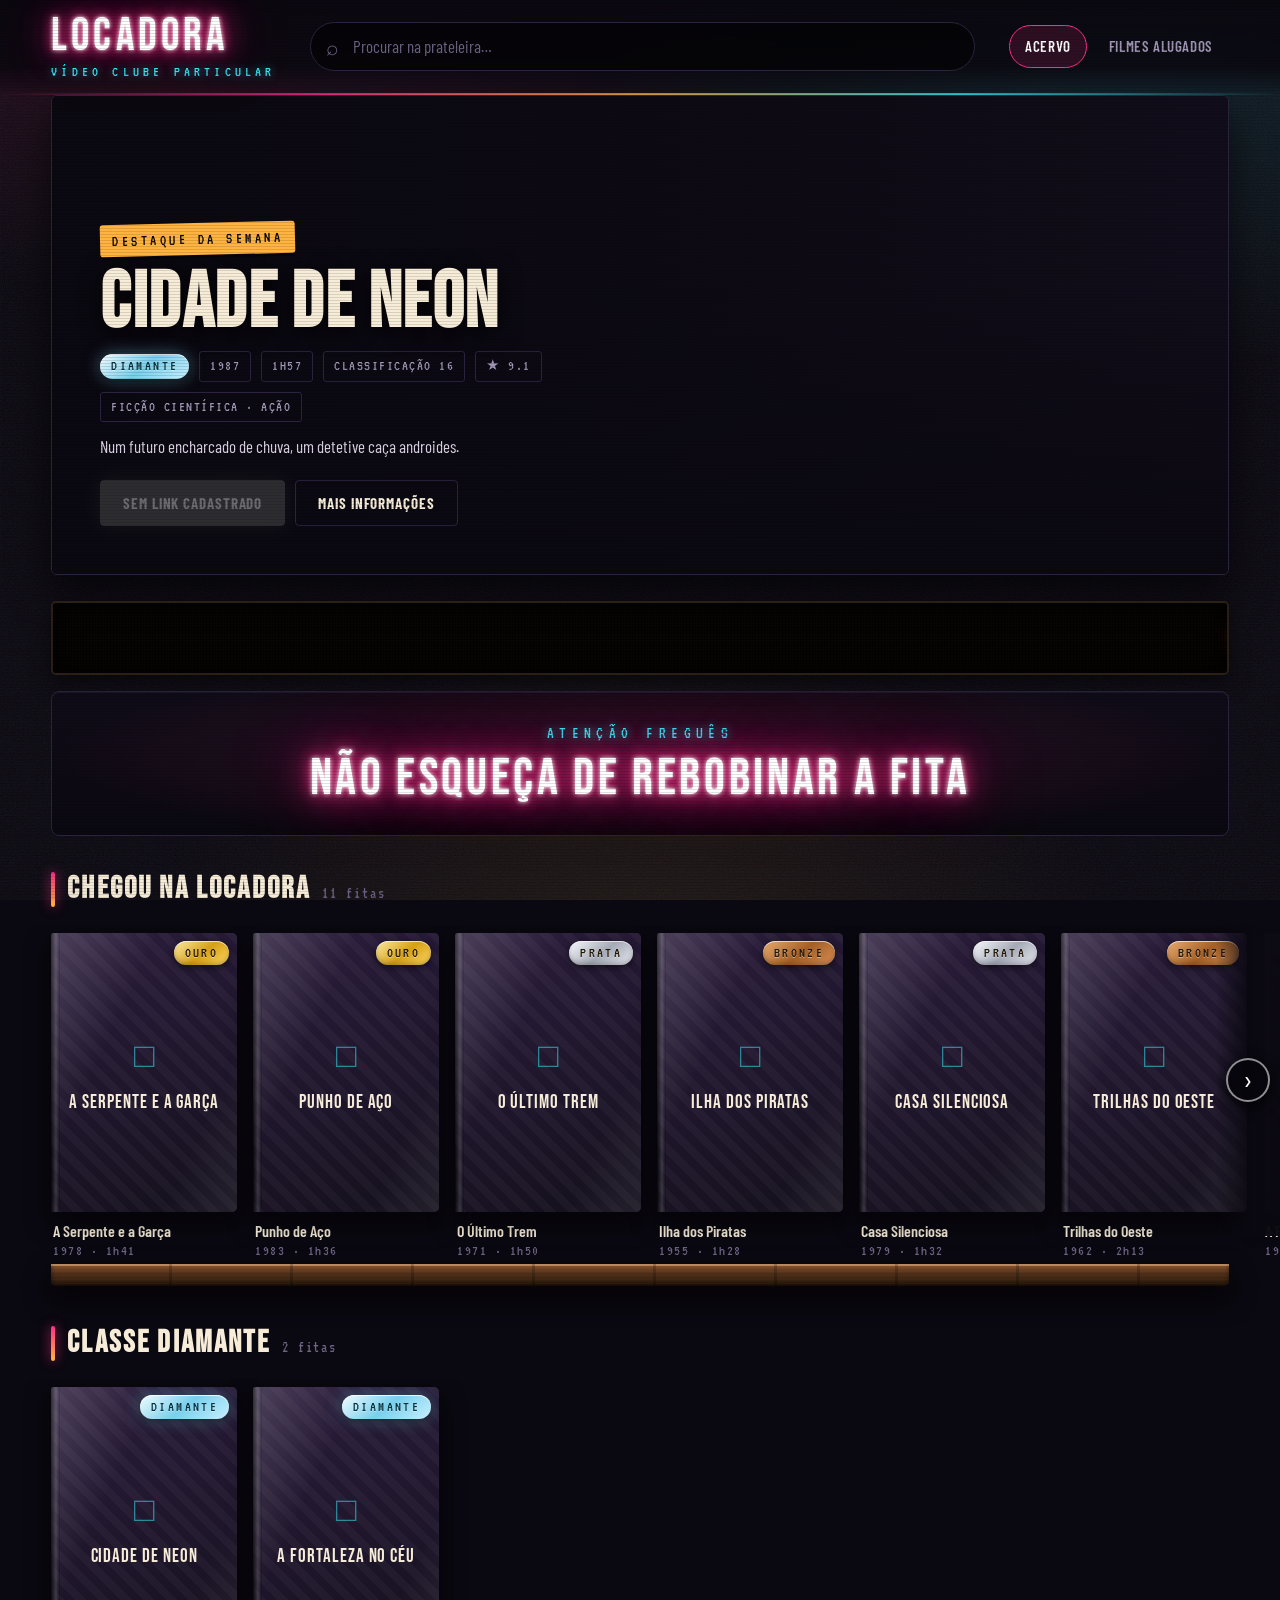
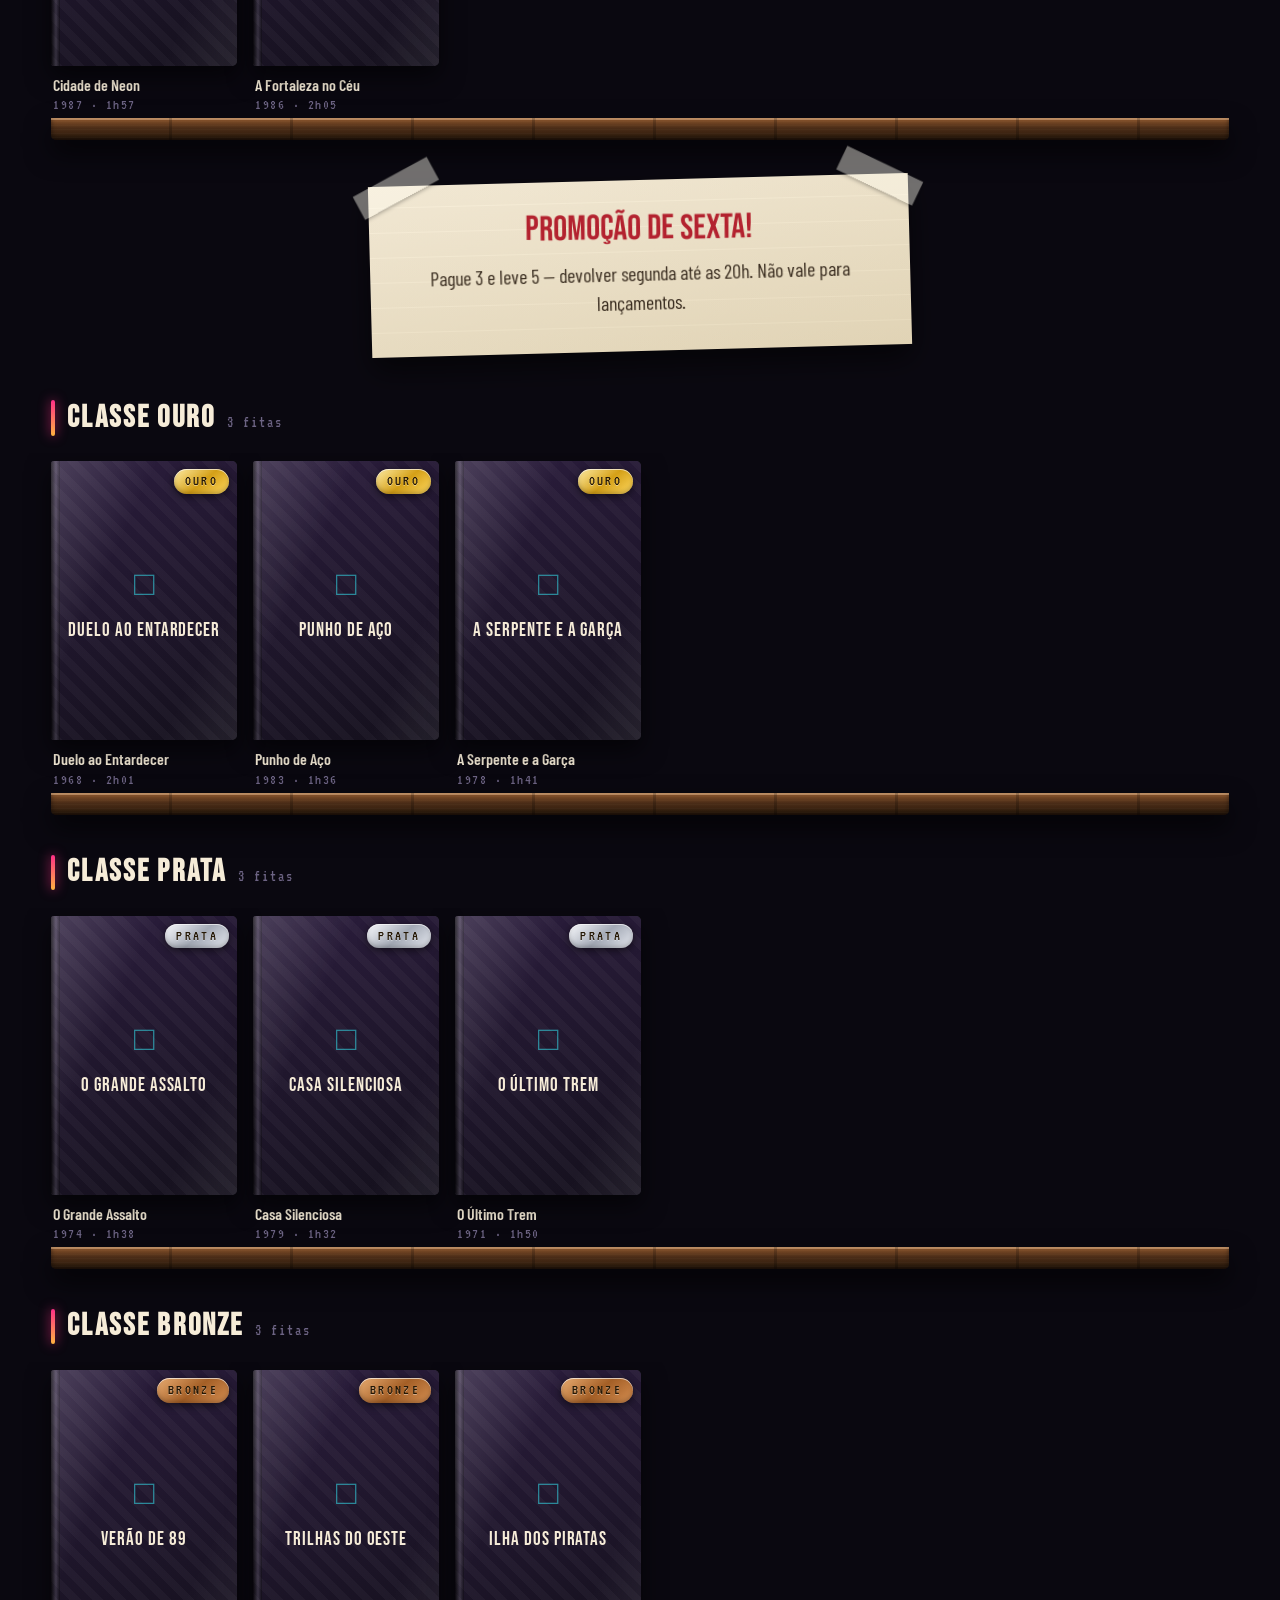
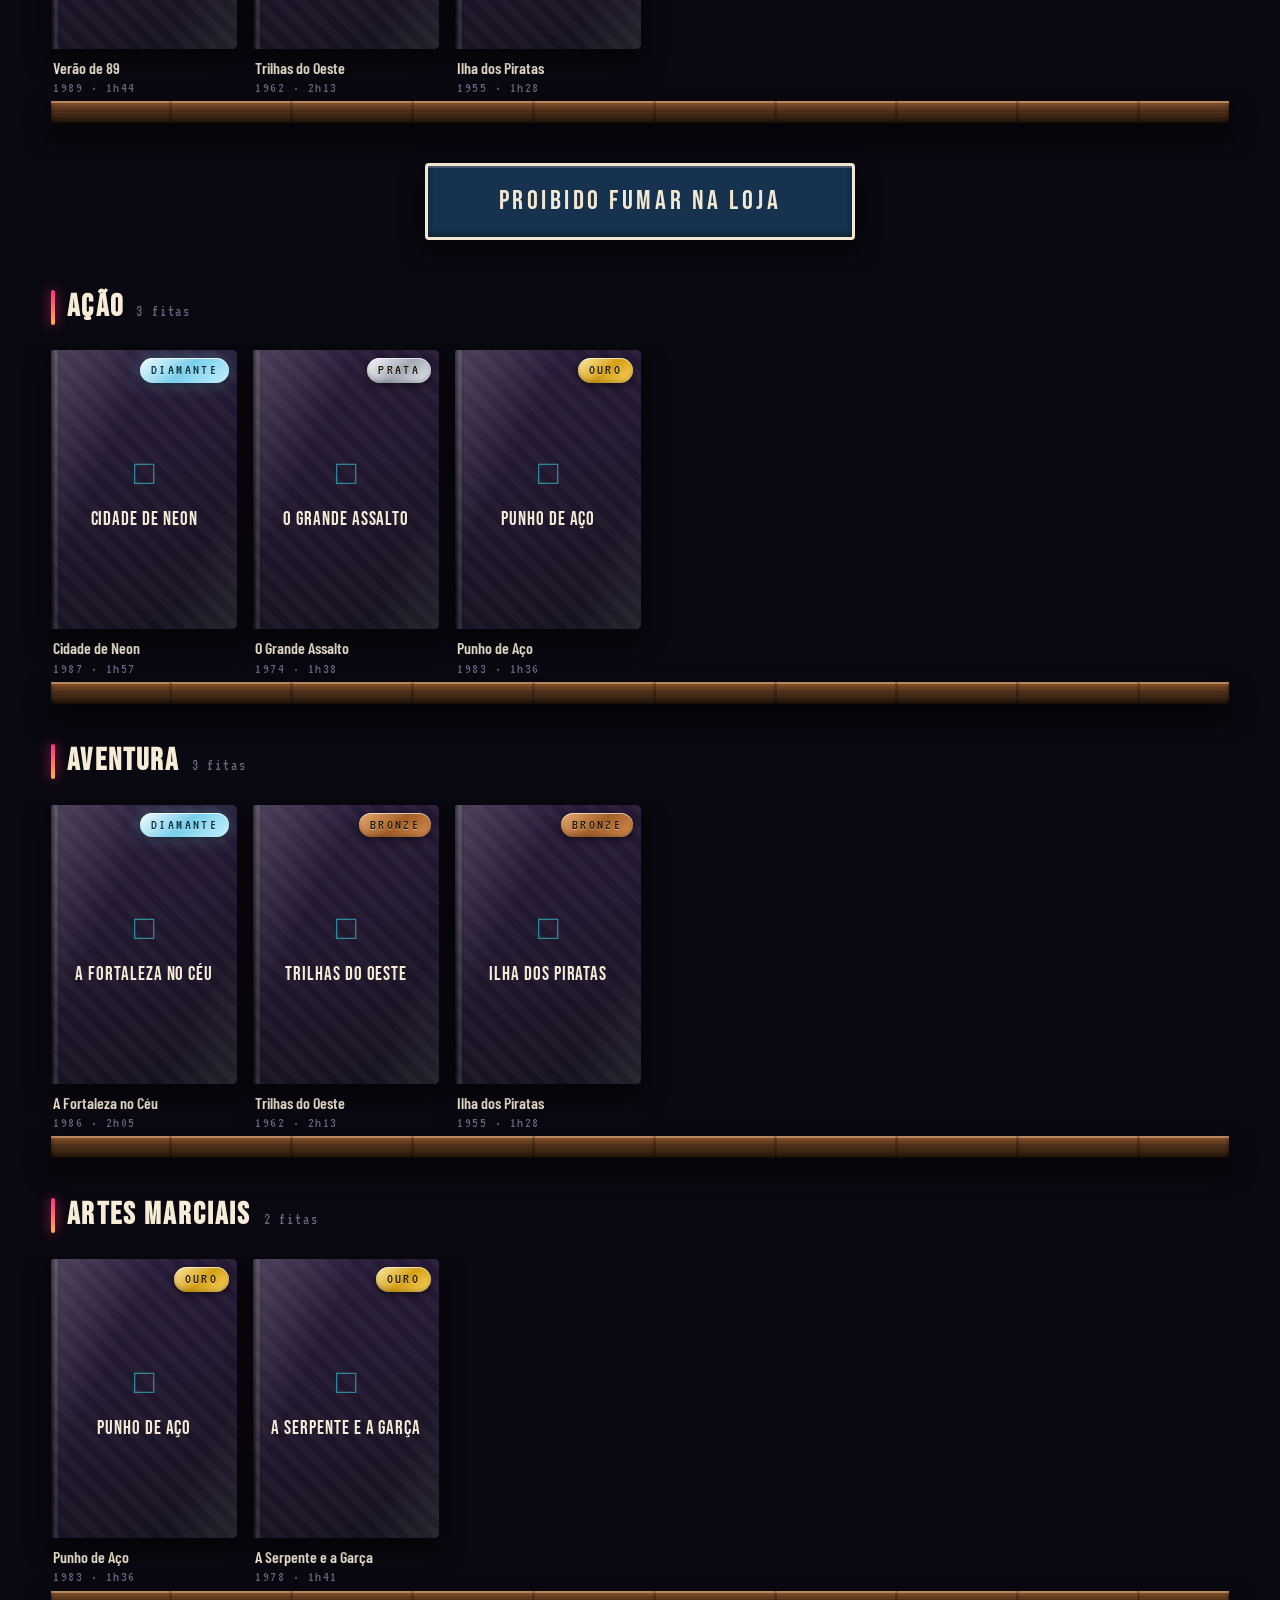
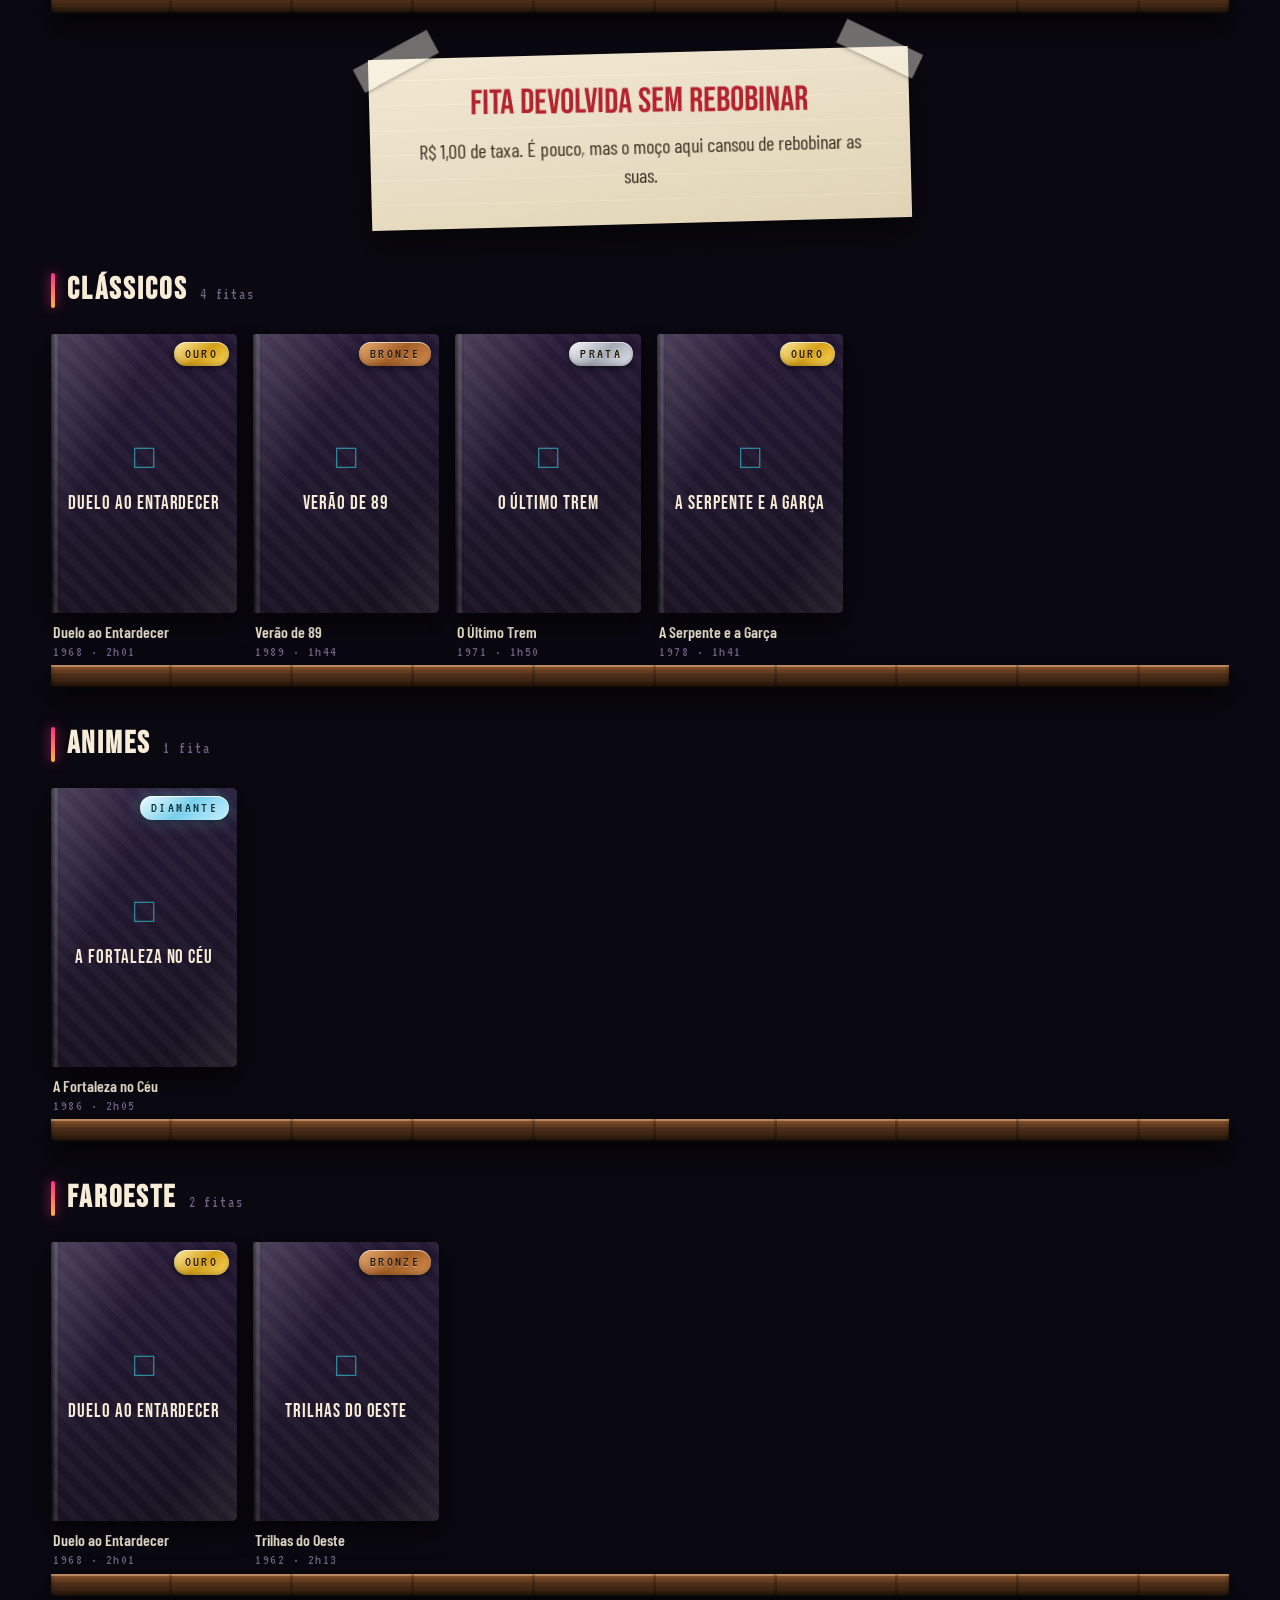
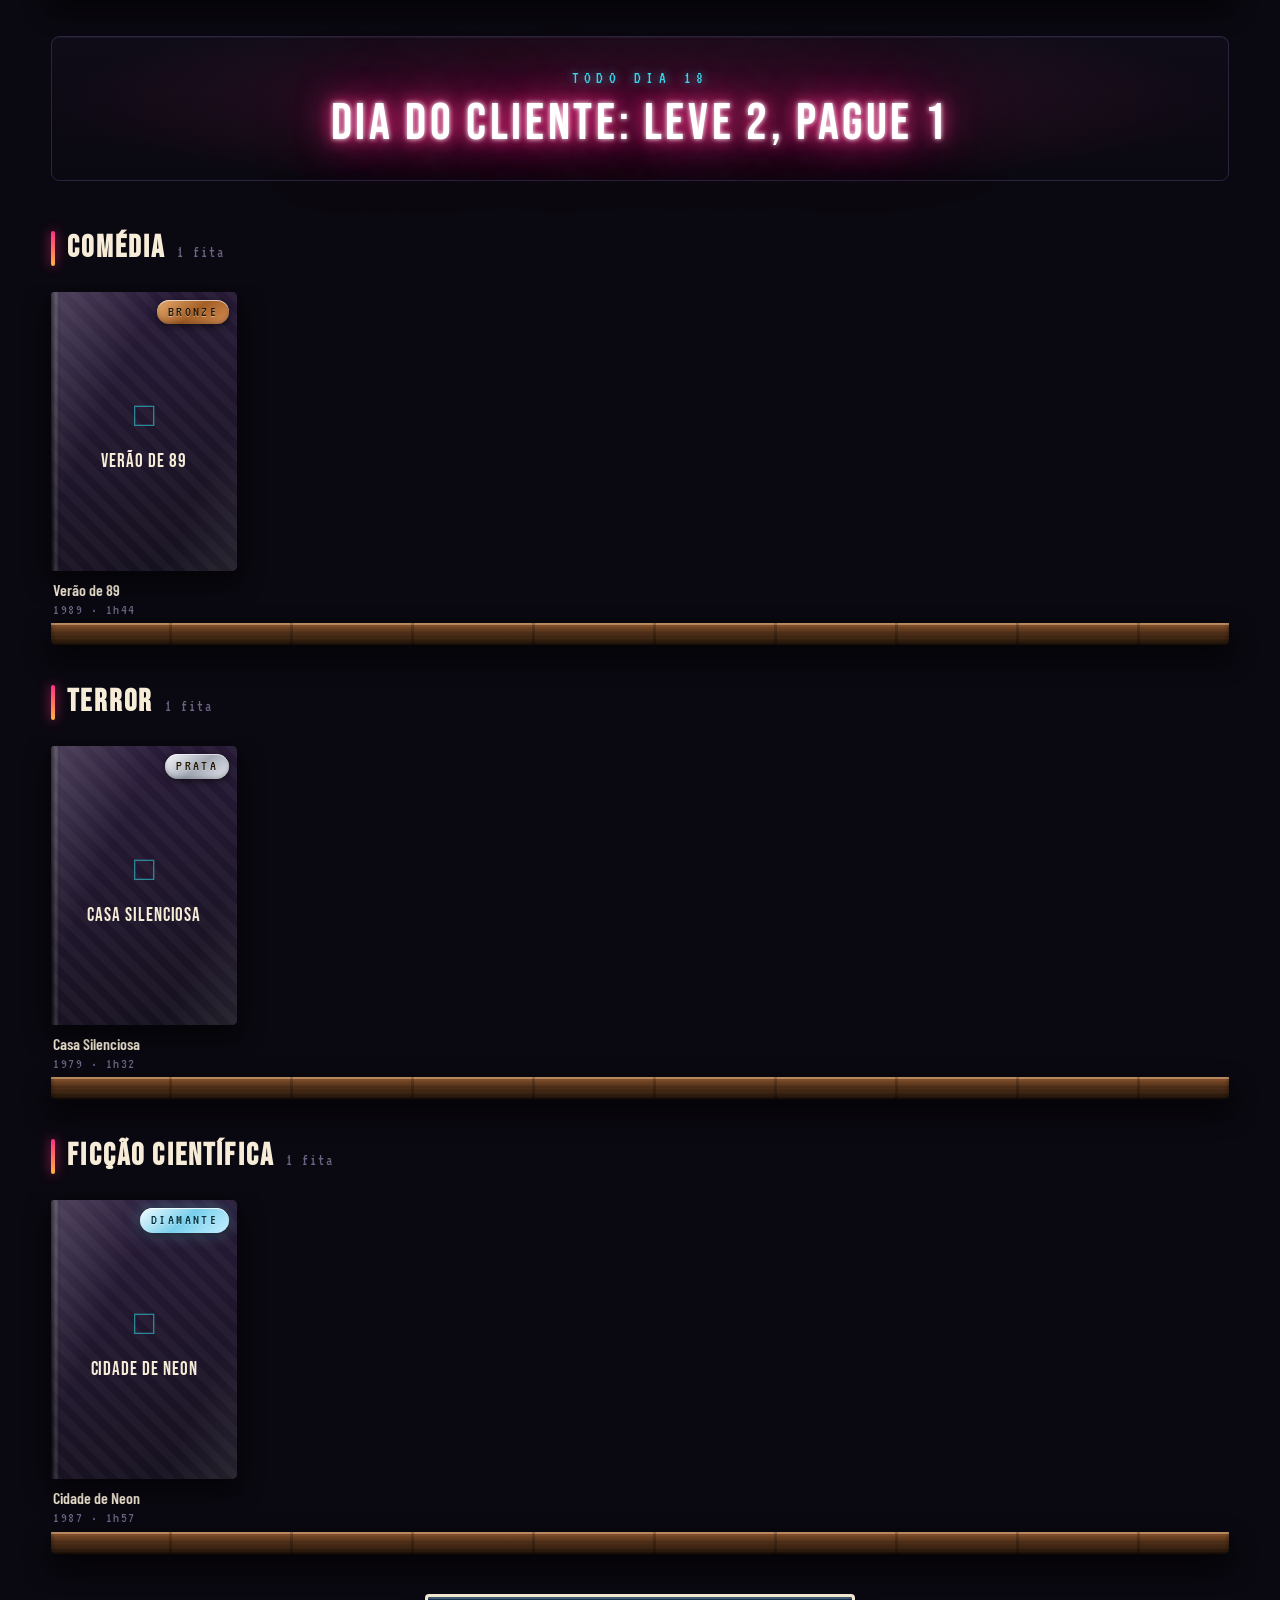
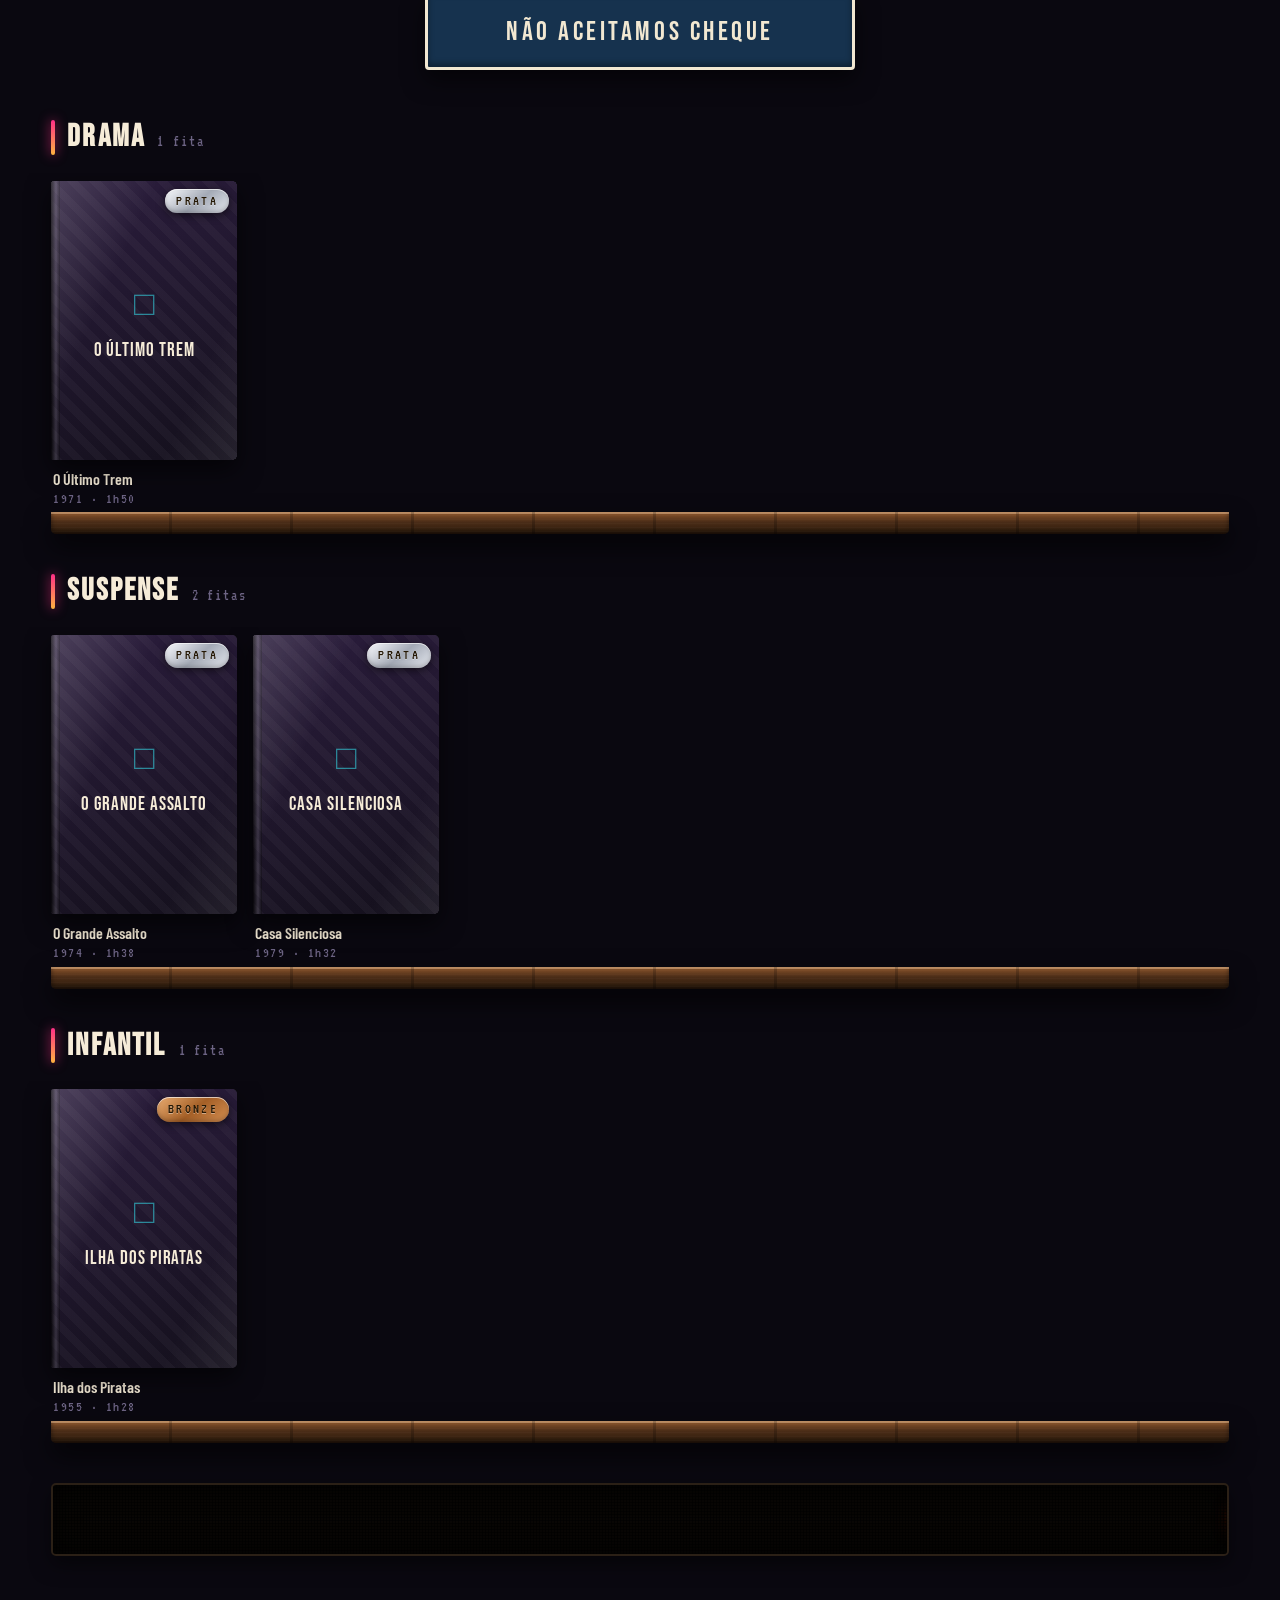
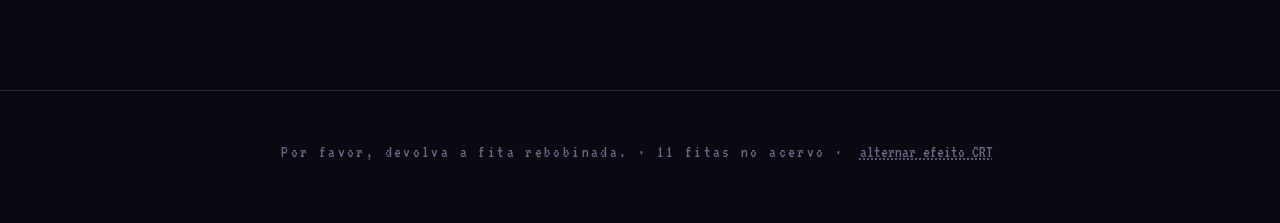
==== commit 21cb1f31: "Cartão de compartilhamento e balcão fora do menu O link colado no WhatsApp, Instagram ou Telegram ap" ====
--- a/index.html
+++ b/index.html
@@ -4,8 +4,29 @@
 <meta charset="utf-8">
 <meta name="viewport" content="width=device-width, initial-scale=1">
 <title>Locadora — Vídeo Clube Particular</title>
-<meta name="description" content="Meu acervo particular de filmes.">
+<meta name="description" content="Um vídeo clube de bairro que nunca fechou. Escolha a fita na prateleira, leve para casa e devolva rebobinada.">
 <meta name="theme-color" content="#0a0810">
+
+<!-- O cartão que aparece quando o link é colado no WhatsApp, no Instagram ou
+     no Telegram. A imagem precisa de endereço absoluto: esses aplicativos
+     buscam o arquivo pelo servidor deles, não pelo navegador de quem clicou.
+     Ao trocar o endereço do site, troque também as três URLs abaixo. -->
+<meta property="og:type" content="website">
+<meta property="og:site_name" content="Locadora">
+<meta property="og:locale" content="pt_BR">
+<meta property="og:url" content="https://leolemosdevs.github.io/locadora/">
+<meta property="og:title" content="Locadora — vídeo clube particular">
+<meta property="og:description" content="Um vídeo clube de bairro que nunca fechou. Escolha a fita na prateleira, leve para casa e devolva rebobinada.">
+<meta property="og:image" content="https://leolemosdevs.github.io/locadora/assets/social.jpg">
+<meta property="og:image:type" content="image/jpeg">
+<meta property="og:image:width" content="1200">
+<meta property="og:image:height" content="630">
+<meta property="og:image:alt" content="Letreiro de neon escrito LOCADORA sobre uma prateleira de fitas VHS.">
+
+<meta name="twitter:card" content="summary_large_image">
+<meta name="twitter:title" content="Locadora — vídeo clube particular">
+<meta name="twitter:description" content="Um vídeo clube de bairro que nunca fechou. Escolha a fita na prateleira, leve para casa e devolva rebobinada.">
+<meta name="twitter:image" content="https://leolemosdevs.github.io/locadora/assets/social.jpg">
 <link rel="icon" href="data:image/svg+xml,%3Csvg xmlns='http://www.w3.org/2000/svg' viewBox='0 0 32 32'%3E%3Crect width='32' height='32' rx='4' fill='%230a0810'/%3E%3Crect x='3' y='8' width='26' height='16' rx='2' fill='%23231f2c' stroke='%23ff2f87'/%3E%3Ccircle cx='11' cy='16' r='3.4' fill='%2335e5f2'/%3E%3Ccircle cx='21' cy='16' r='3.4' fill='%2335e5f2'/%3E%3C/svg%3E">
 <link rel="preconnect" href="https://fonts.googleapis.com">
 <link rel="preconnect" href="https://fonts.gstatic.com" crossorigin>
@@ -27,10 +48,12 @@
       <input id="busca" type="search" placeholder="Procurar na prateleira…" autocomplete="off" aria-label="Procurar filme">
     </div>
 
+    <!-- O balcão não entra no menu: a vitrine é para os visitantes, e a tela
+         de senha do admin.html só confundiria quem chega pelo link. O dono
+         entra digitando /admin.html. -->
     <nav class="menu">
       <button type="button" data-aba="acervo" class="ativo">Acervo</button>
       <button type="button" data-aba="lista">Filmes alugados</button>
-      <a href="admin.html" class="menu__admin" title="Painel de administração">Balcão</a>
     </nav>
   </div>
   <div class="fita-luz"></div>
--- a/assets/css/estilo.css
+++ b/assets/css/estilo.css
@@ -224,12 +224,6 @@
   background: rgba(255, 47, 135, .14);
 }
 
-.menu__admin {
-  border-color: var(--borda) !important;
-  color: var(--ambar) !important;
-}
-.menu__admin:hover { border-color: var(--ambar) !important; }
-
 /* filete de luz sob o cabeçalho */
 .fita-luz {
   height: 2px;
@@ -341,6 +335,15 @@
 }
 .bt:hover { background: rgba(255, 255, 255, .14); transform: translateY(-1px); }
 .bt:active { transform: translateY(0); }
+
+/* fita sem link cadastrado: o botão precisa parecer apagado, senão o
+   clique que não faz nada passa por defeito */
+.bt:disabled {
+  opacity: .4;
+  cursor: not-allowed;
+  filter: grayscale(1);
+}
+.bt:disabled:hover { background: rgba(255, 255, 255, .07); transform: none; }
 
 .bt--principal {
   background: var(--neon-rosa);
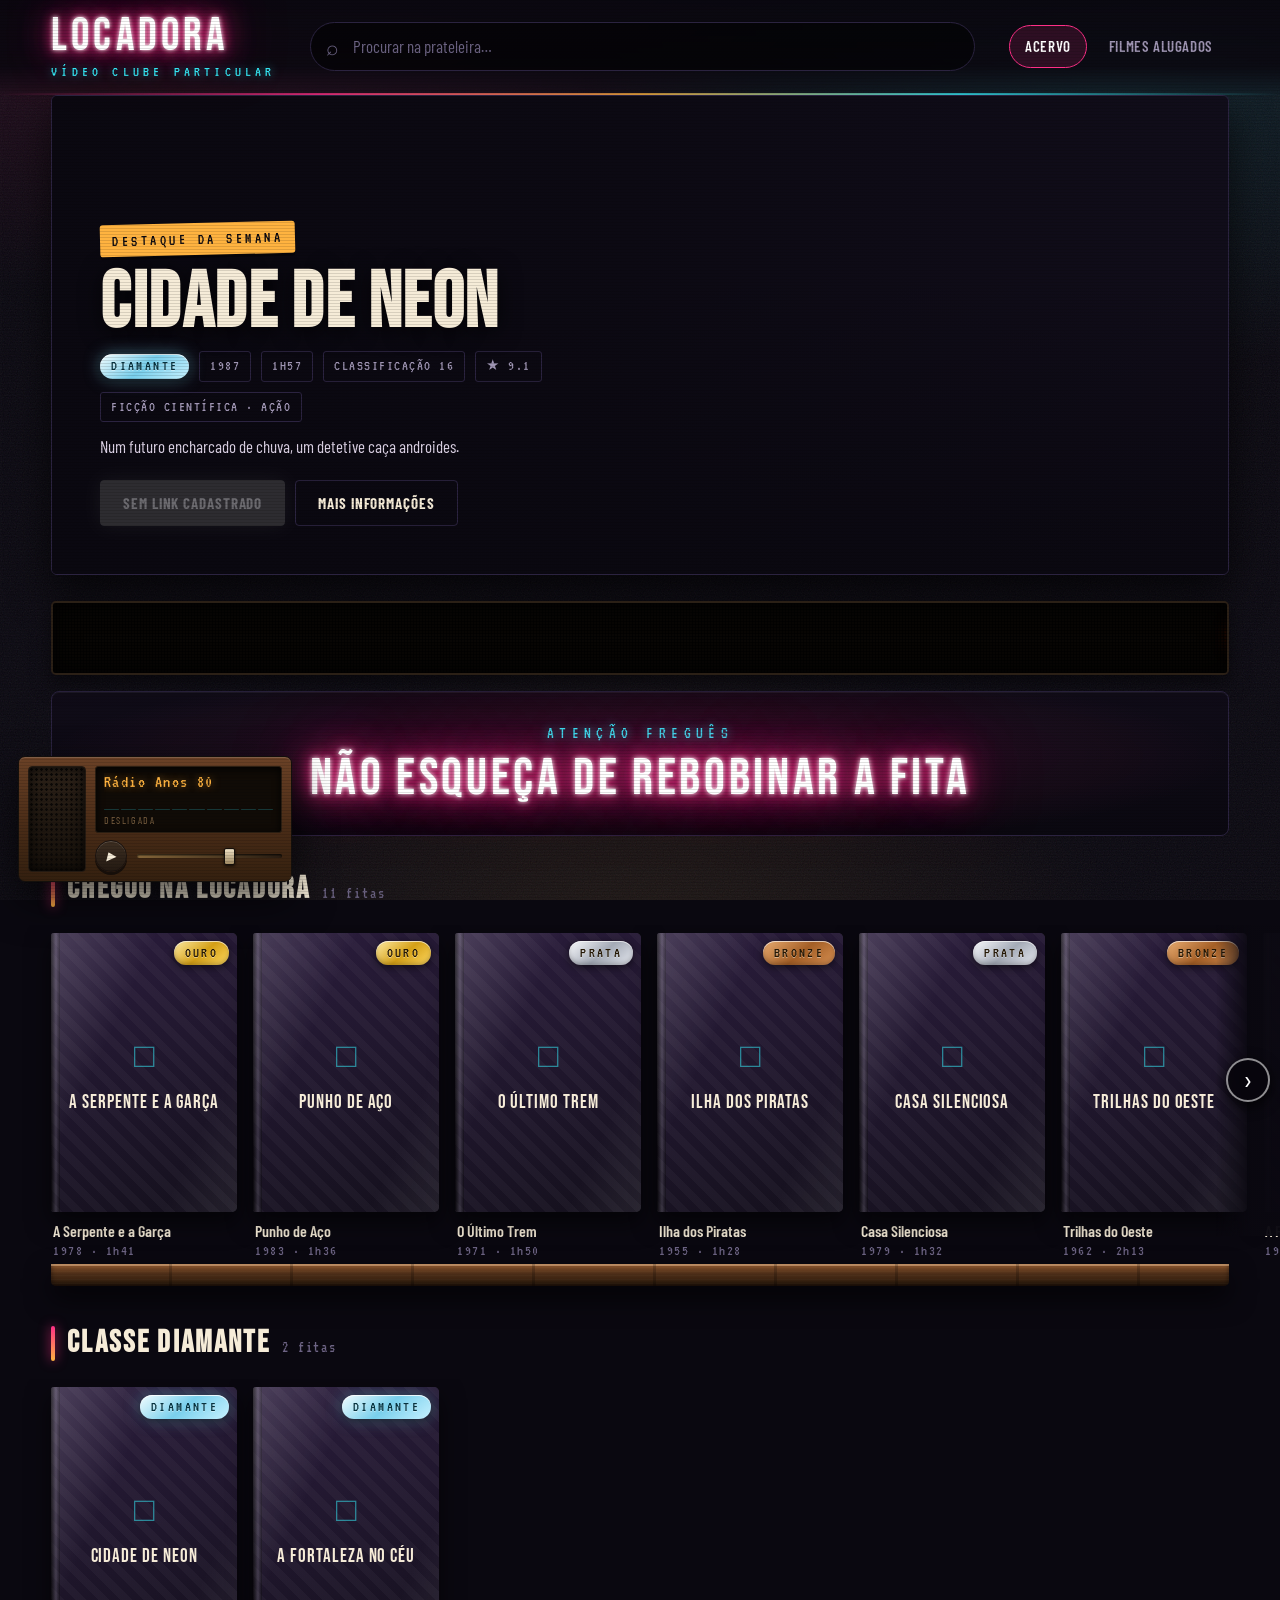
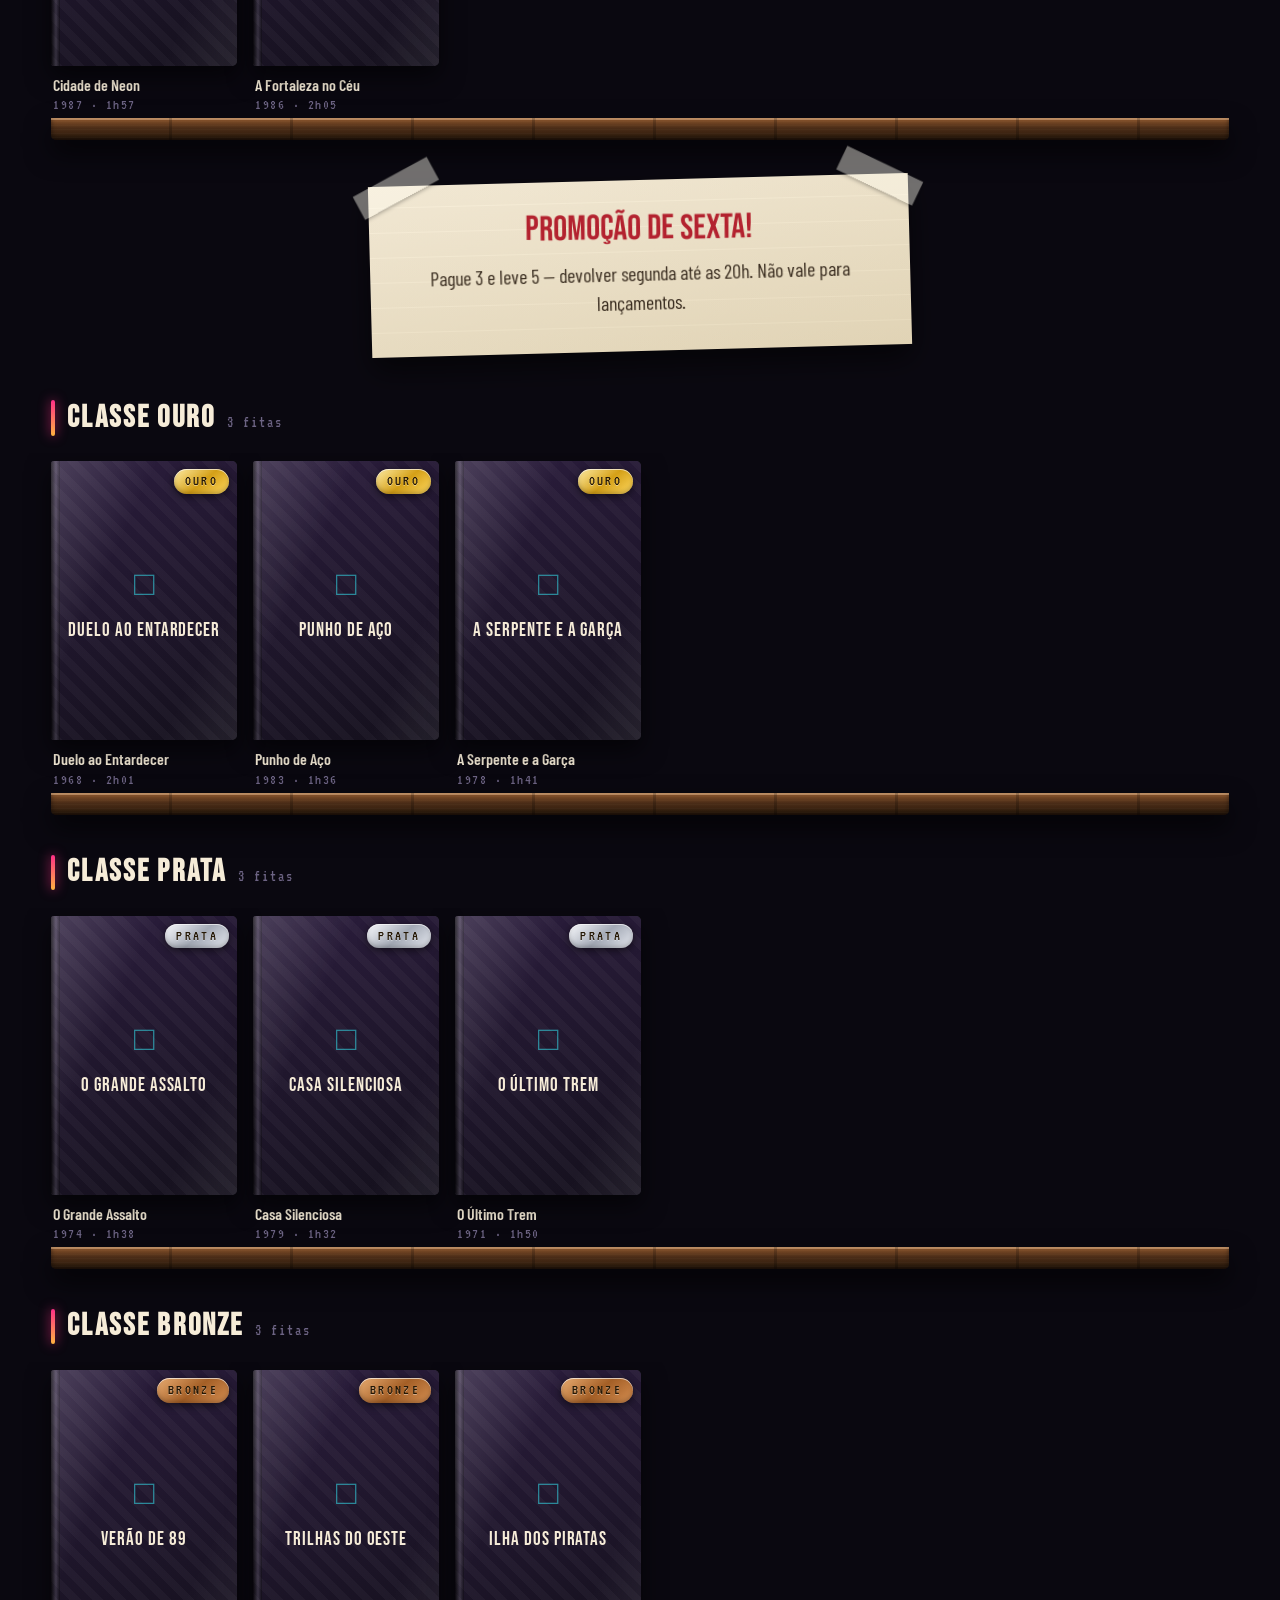
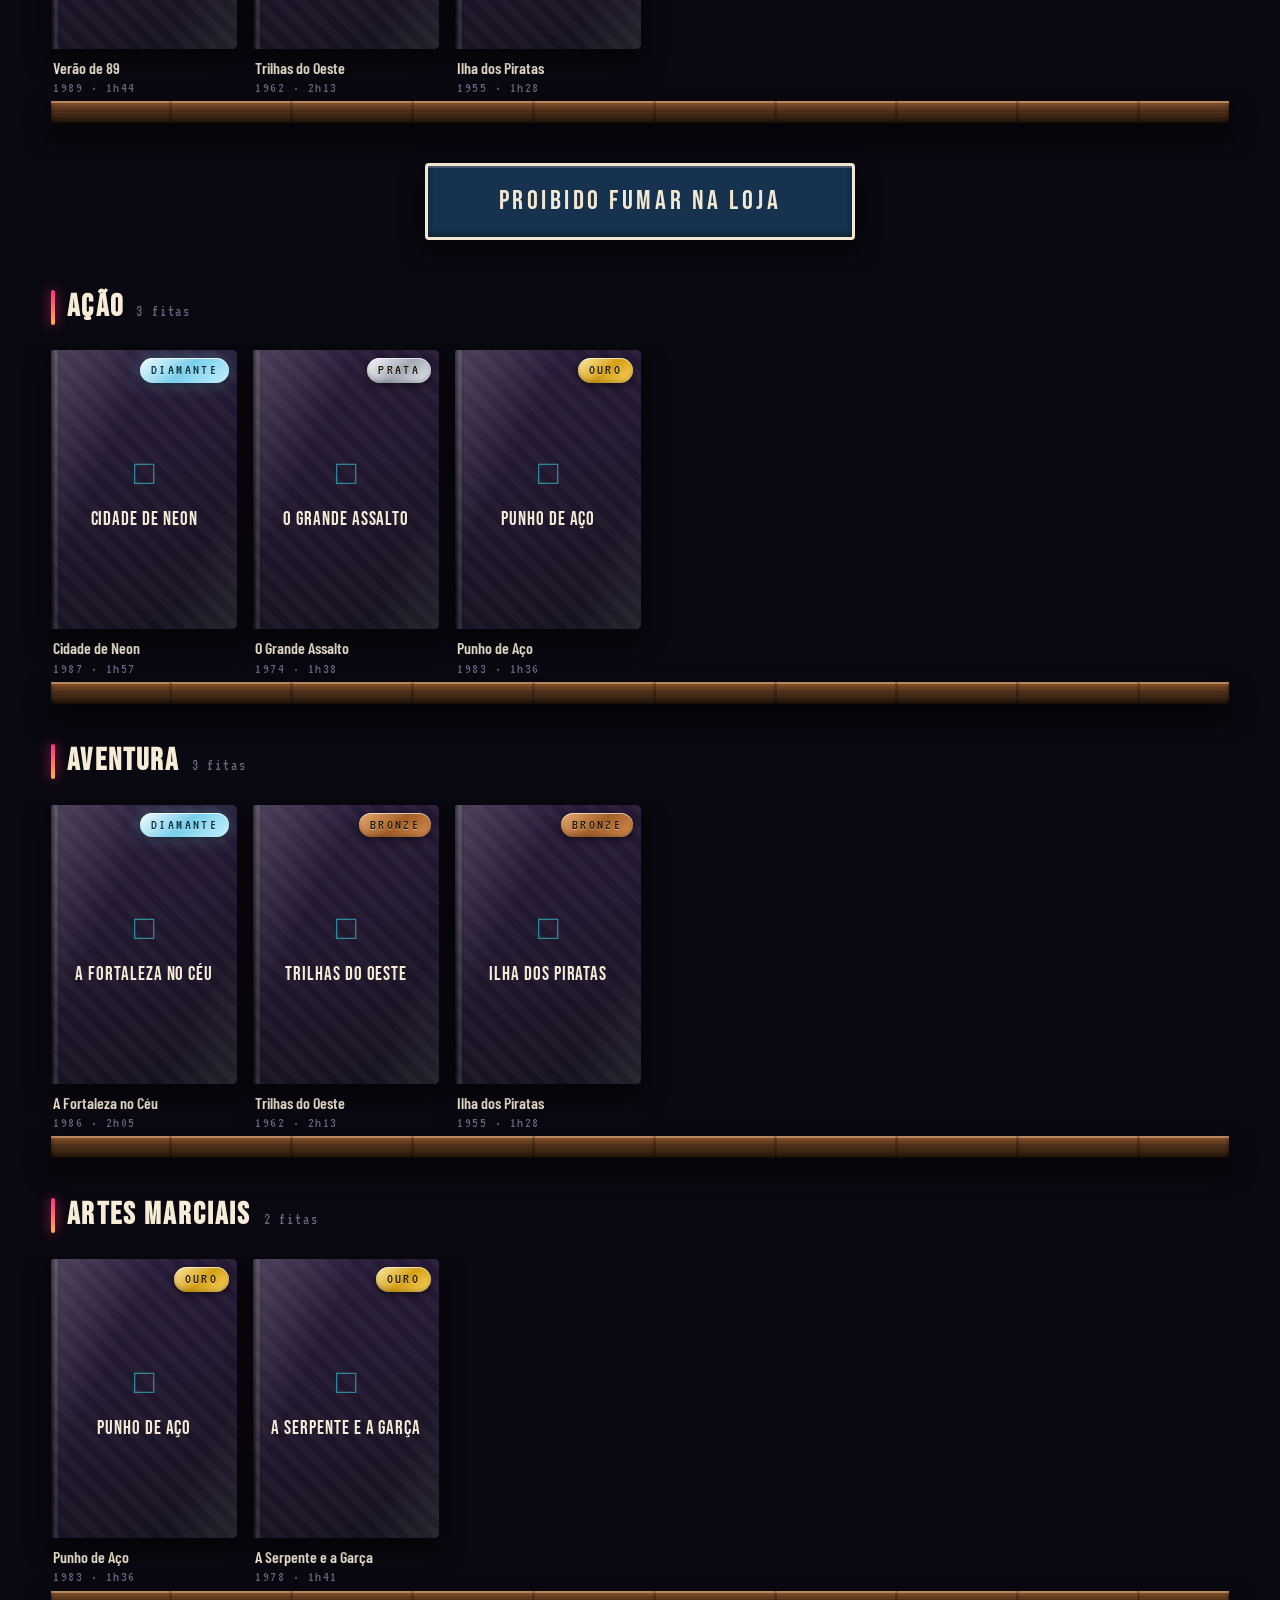
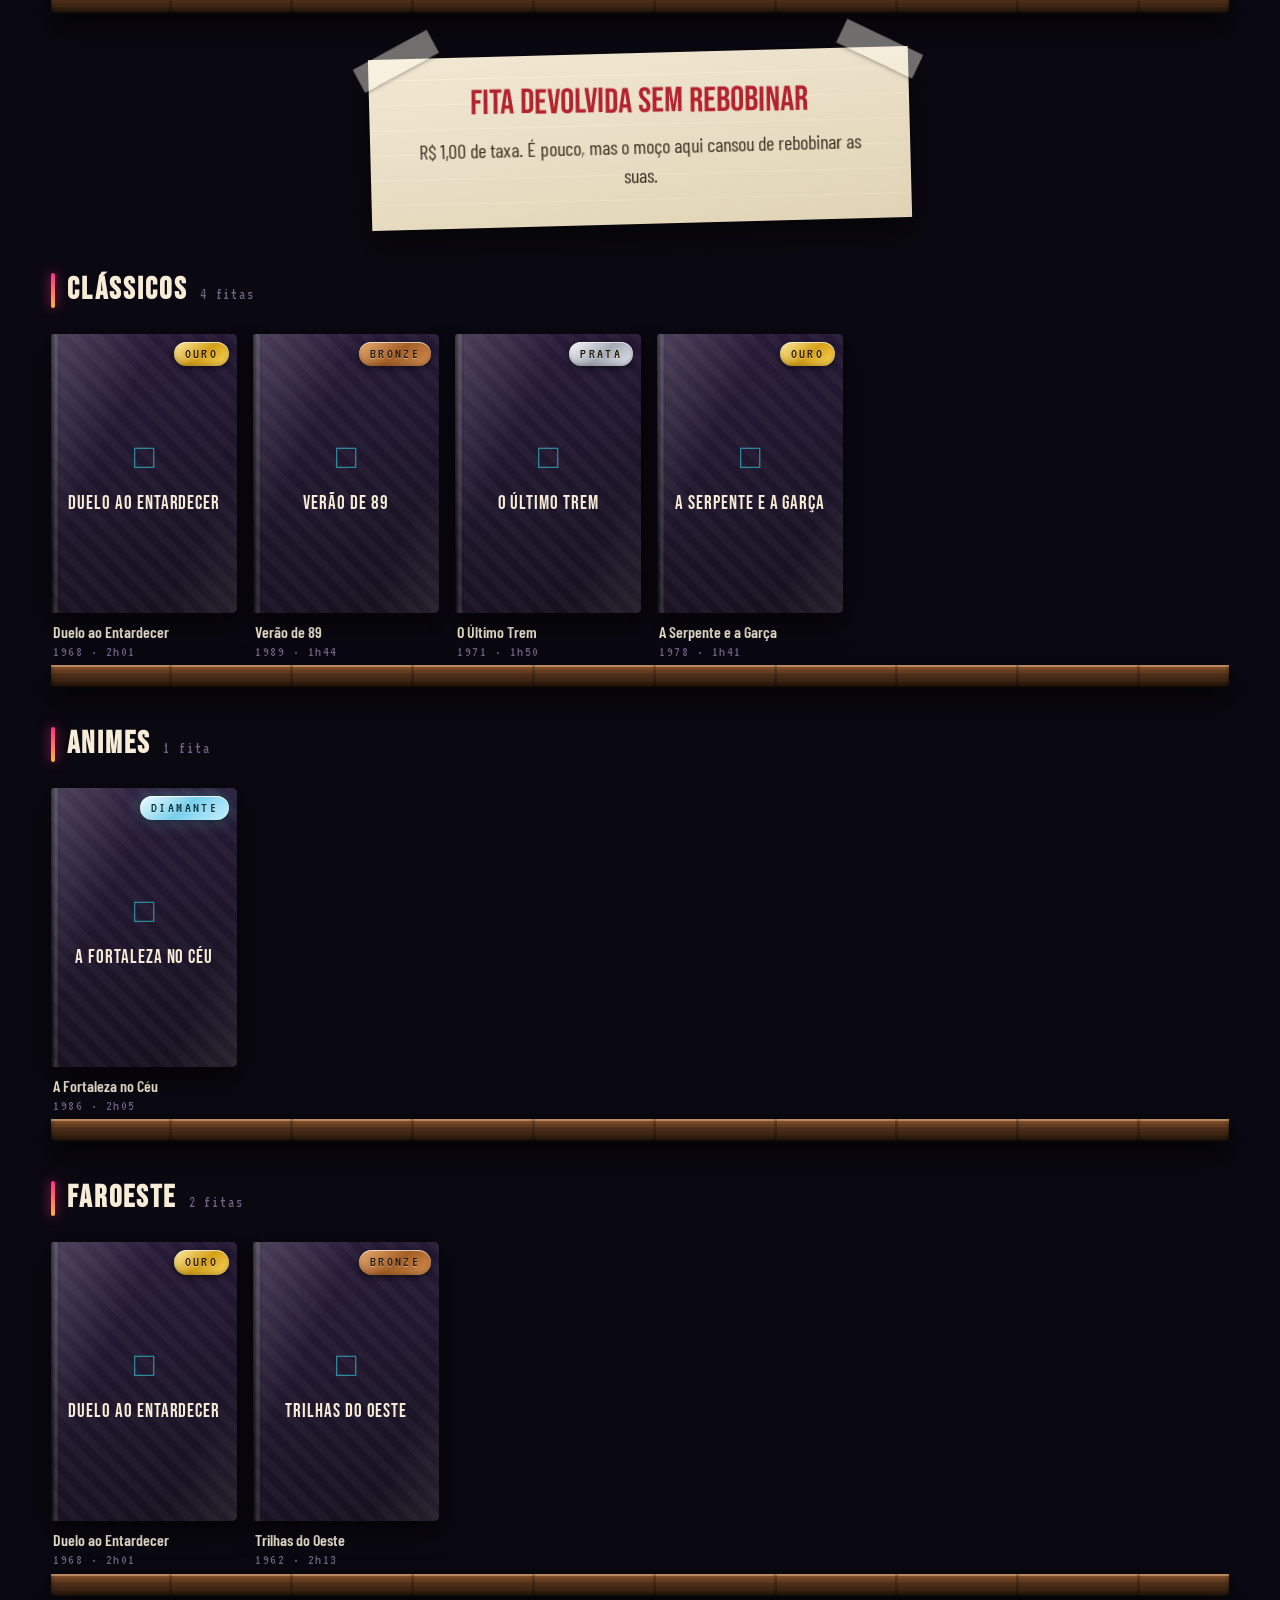
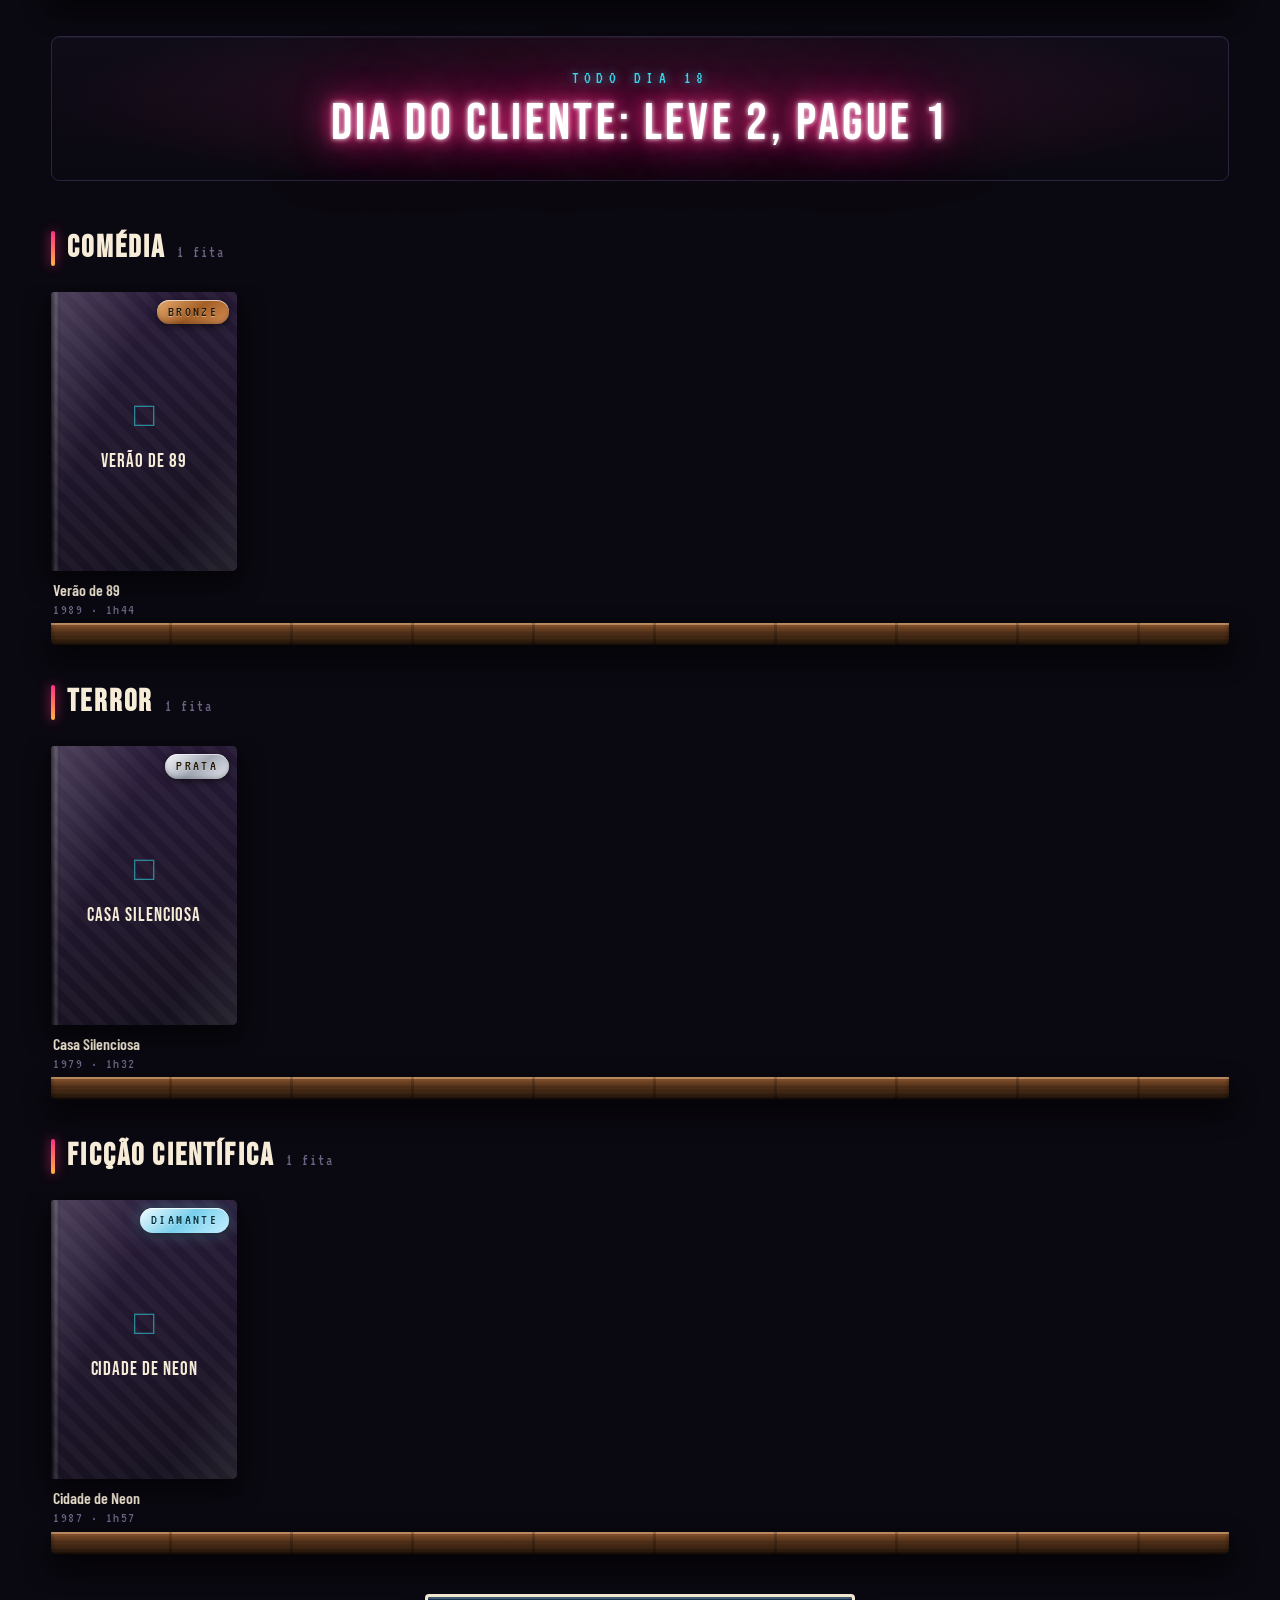
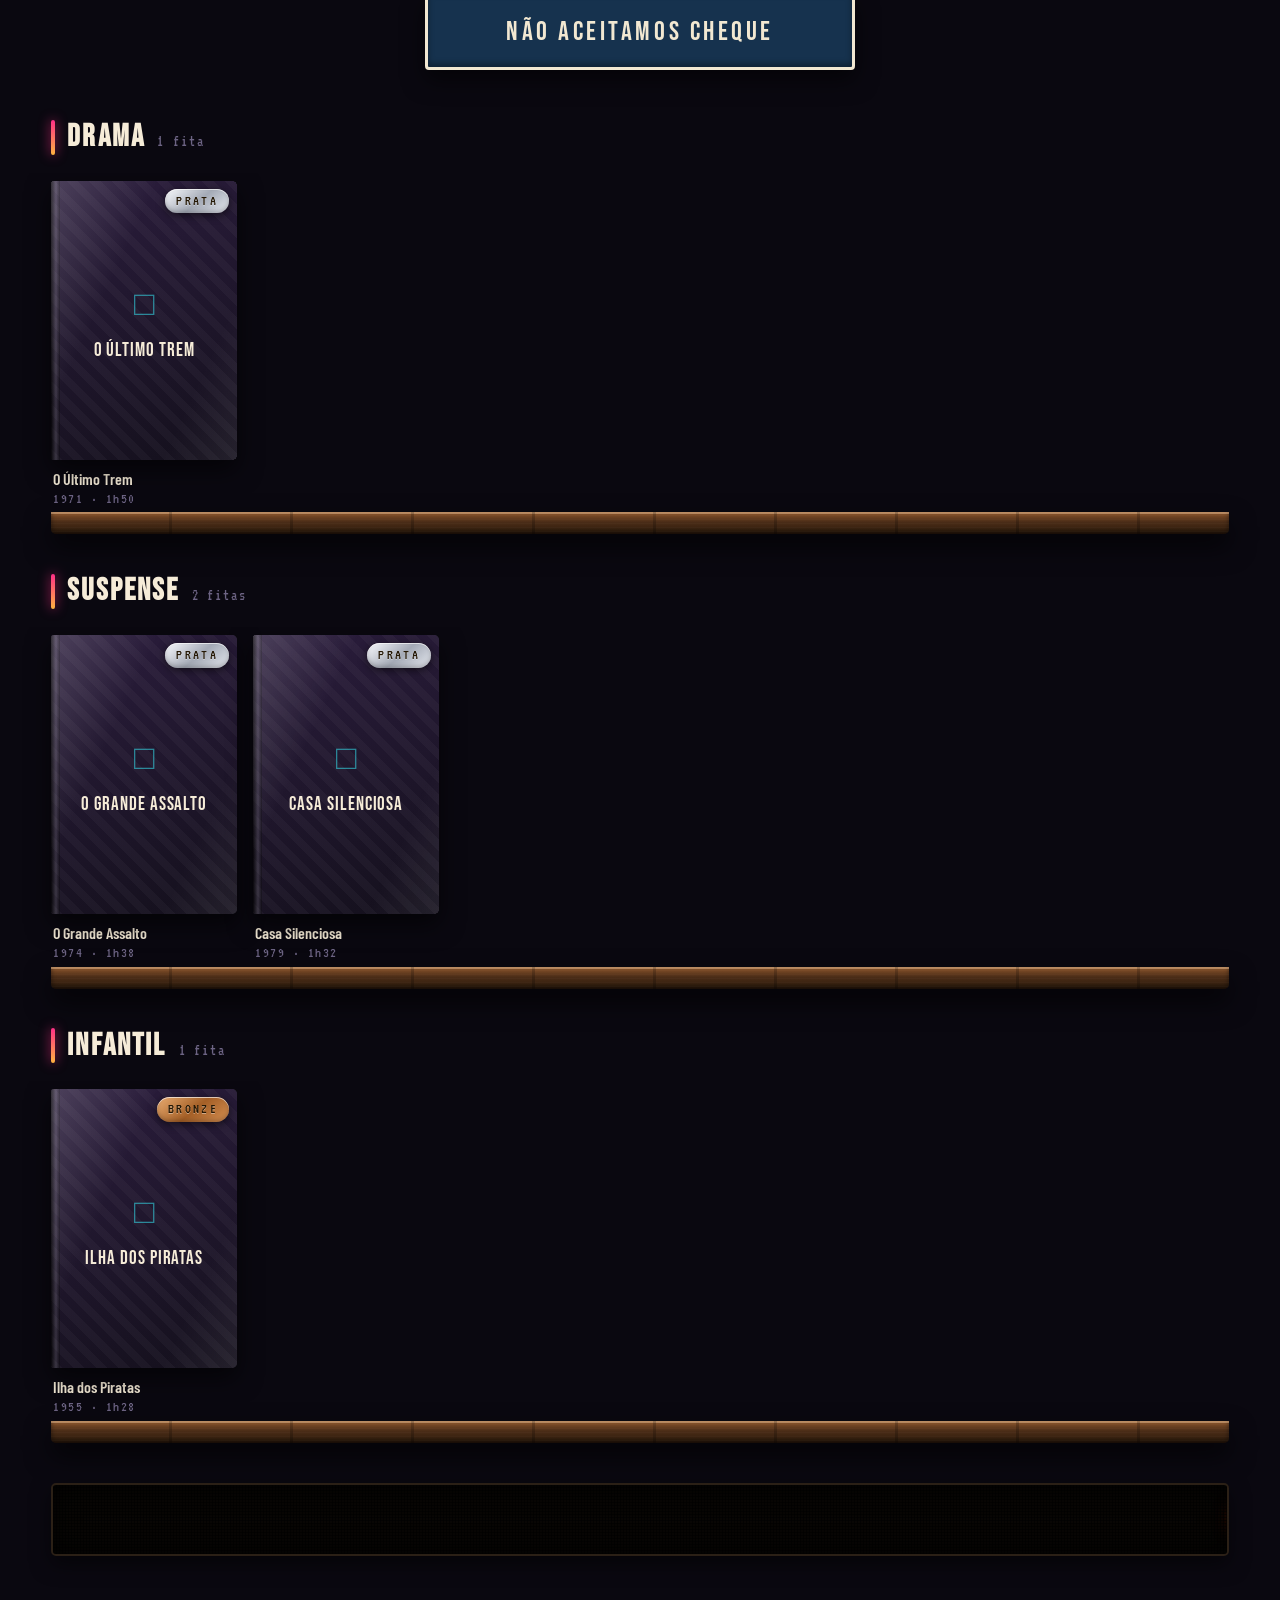
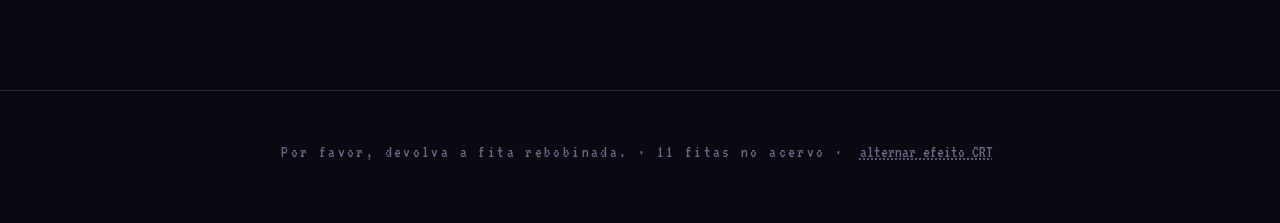
==== commit 9d78fb2a: "Uma rádio anos 80 tocando na loja Um radinho de madeira no canto de baixo à esquerda, com grade de a" ====
--- a/index.html
+++ b/index.html
@@ -166,6 +166,31 @@
   </div>
 </div>
 
+<!-- o radinho de prateleira: toca enquanto o freguês escolhe a fita -->
+<aside class="radio" id="radio" hidden>
+  <div class="radio__grade" aria-hidden="true"></div>
+
+  <div class="radio__painel">
+    <div class="radio__visor">
+      <span class="radio__nome" id="radio-nome">—</span>
+      <div class="radio__vu" id="radio-vu" aria-hidden="true">
+        <i></i><i></i><i></i><i></i><i></i><i></i><i></i><i></i><i></i><i></i>
+      </div>
+      <span class="radio__estado" id="radio-estado">desligada</span>
+    </div>
+
+    <div class="radio__botoes">
+      <button type="button" class="radio__liga" id="radio-liga" aria-label="Ligar a rádio" aria-pressed="false">
+        <i aria-hidden="true">▶</i>
+      </button>
+      <input type="range" class="radio__vol" id="radio-volume"
+             min="0" max="100" step="1" value="65" aria-label="Volume da rádio">
+    </div>
+  </div>
+
+  <audio id="radio-som" preload="none" crossorigin="anonymous"></audio>
+</aside>
+
 <!-- o recibo pendurado na lateral, visível enquanto se escolhe as fitas -->
 <aside class="recibo" id="recibo" hidden>
   <button type="button" class="recibo__aba" id="recibo-aba" aria-expanded="false">
--- a/assets/css/estilo.css
+++ b/assets/css/estilo.css
@@ -2090,6 +2090,184 @@
 .tranca p { color: var(--cinza); font-size: 15px; margin: 0 0 20px; }
 .tranca input { width: 100%; text-align: center; letter-spacing: .3em; margin-bottom: 12px; }
 
+/* =============================================== o radinho de prateleira
+   Um rádio de madeira no canto de baixo, com grade de alto-falante, visor
+   âmbar e as barrinhas de VU. Toca enquanto o freguês escolhe a fita e cala
+   sozinho quando um filme começa.
+   ======================================================================== */
+
+.radio {
+  position: fixed;
+  left: 18px;
+  bottom: 18px;
+  z-index: 40;
+  display: flex;
+  width: 274px;
+  padding: 9px;
+  border-radius: 7px;
+  border: 1px solid #14100c;
+  background: linear-gradient(180deg, #6a4126, #4a2c17 55%, #34200f);
+  box-shadow: var(--sombra-forte), inset 0 1px 0 rgba(255, 255, 255, .15);
+  font-family: var(--fonte-texto);
+}
+
+/* a grade do alto-falante, furinho por furinho */
+.radio__grade {
+  width: 58px;
+  flex: none;
+  border-radius: 4px;
+  border: 1px solid #241a12;
+  background:
+    radial-gradient(circle, #0c0907 1.1px, transparent 1.5px) 0 0 / 5px 5px,
+    linear-gradient(180deg, #2c2118, #16100a);
+  box-shadow: inset 0 0 14px rgba(0, 0, 0, .85);
+}
+
+.radio__painel {
+  flex: 1;
+  min-width: 0;
+  display: flex;
+  flex-direction: column;
+  gap: 7px;
+  padding-left: 9px;
+}
+
+.radio__visor {
+  padding: 6px 8px 4px;
+  border-radius: 3px;
+  background: #100b06;
+  border: 1px solid #2b1e12;
+  box-shadow: inset 0 2px 9px rgba(0, 0, 0, .9);
+}
+
+.radio__nome {
+  display: block;
+  font-family: var(--fonte-mono);
+  font-size: 18px;
+  line-height: 1.1;
+  letter-spacing: .08em;
+  color: var(--ambar);
+  text-shadow: 0 0 9px rgba(255, 179, 64, .5);
+  white-space: nowrap;
+  overflow: hidden;
+  text-overflow: ellipsis;
+}
+
+.radio__estado {
+  display: block;
+  font-size: 10px;
+  letter-spacing: .16em;
+  text-transform: uppercase;
+  color: #7d6242;
+}
+.radio--erro .radio__estado { color: #e2607e; }
+
+/* as barrinhas. A altura vem do JS quando o navegador deixa analisar o som;
+   sem isso elas dançam sozinhas pela animação abaixo. */
+.radio__vu {
+  display: flex;
+  align-items: flex-end;
+  gap: 2px;
+  height: 13px;
+  margin: 4px 0 3px;
+}
+.radio__vu i {
+  flex: 1;
+  height: 10%;
+  border-radius: 1px;
+  background: linear-gradient(180deg, var(--neon-ciano), #17727a);
+  opacity: .28;
+  transition: height .08s linear;
+}
+.radio--tocando .radio__vu i { opacity: 1; }
+
+.radio--tocando.radio--sem-analise .radio__vu i {
+  animation: vuSolto 1s ease-in-out infinite;
+  transition: none;
+}
+.radio--tocando.radio--sem-analise .radio__vu i:nth-child(2n)   { animation-duration: .74s; }
+.radio--tocando.radio--sem-analise .radio__vu i:nth-child(3n)   { animation-duration: 1.3s; }
+.radio--tocando.radio--sem-analise .radio__vu i:nth-child(4n+1) { animation-duration: .92s; }
+.radio--tocando.radio--sem-analise .radio__vu i:nth-child(5n)   { animation-duration: 1.12s; }
+@keyframes vuSolto {
+  0%, 100% { height: 14%; }
+  50%      { height: 86%; }
+}
+
+.radio__botoes {
+  display: flex;
+  align-items: center;
+  gap: 10px;
+}
+
+.radio__liga {
+  width: 32px;
+  height: 32px;
+  flex: none;
+  border-radius: 50%;
+  border: 1px solid #1b1310;
+  background: linear-gradient(180deg, #3d2e21, #241a12);
+  color: var(--creme);
+  font-size: 12px;
+  font-style: normal;
+  cursor: pointer;
+  display: inline-flex;
+  align-items: center;
+  justify-content: center;
+  box-shadow: 0 3px 0 #170f0a, inset 0 1px 0 rgba(255, 255, 255, .17);
+  transition: color .2s, box-shadow .12s, transform .12s;
+}
+.radio__liga:hover { color: #fff; }
+.radio__liga:active { transform: translateY(2px); box-shadow: 0 1px 0 #170f0a; }
+.radio--tocando .radio__liga {
+  color: var(--neon-ciano);
+  text-shadow: 0 0 10px rgba(53, 229, 242, .85);
+}
+
+/* o cursor de volume, no estilo de um potenciômetro deslizante */
+.radio__vol {
+  flex: 1;
+  min-width: 0;
+  height: 18px;
+  margin: 0;
+  cursor: pointer;
+  background: transparent;
+  -webkit-appearance: none;
+  appearance: none;
+}
+.radio__vol::-webkit-slider-runnable-track {
+  height: 4px;
+  border-radius: 2px;
+  background: linear-gradient(90deg, #8a6a3c, #2a1d12);
+  box-shadow: inset 0 1px 2px rgba(0, 0, 0, .8);
+}
+.radio__vol::-moz-range-track {
+  height: 4px;
+  border-radius: 2px;
+  background: linear-gradient(90deg, #8a6a3c, #2a1d12);
+  box-shadow: inset 0 1px 2px rgba(0, 0, 0, .8);
+}
+.radio__vol::-webkit-slider-thumb {
+  -webkit-appearance: none;
+  appearance: none;
+  width: 11px;
+  height: 17px;
+  margin-top: -6.5px;
+  border-radius: 2px;
+  border: 1px solid #16100b;
+  background: linear-gradient(180deg, #f0e2c6, #a08a63);
+  box-shadow: 0 1px 3px rgba(0, 0, 0, .7);
+}
+.radio__vol::-moz-range-thumb {
+  width: 11px;
+  height: 17px;
+  border-radius: 2px;
+  border: 1px solid #16100b;
+  background: linear-gradient(180deg, #f0e2c6, #a08a63);
+  box-shadow: 0 1px 3px rgba(0, 0, 0, .7);
+}
+.radio__vol:focus-visible { outline: 2px solid var(--ambar); outline-offset: 3px; }
+
 /* ------------------------------------------------------------ responsivo */
 
 @media (max-width: 720px) {
@@ -2101,6 +2279,12 @@
   .item { grid-template-columns: 44px 1fr; }
   .item__capa { width: 44px; }
   .item__bts { grid-column: 1 / -1; justify-content: flex-end; }
+
+  /* no celular o rádio encolhe e perde a grade, senão come metade da tela */
+  .radio { left: 10px; bottom: 10px; width: 190px; padding: 7px; }
+  .radio__grade { display: none; }
+  .radio__painel { padding-left: 0; }
+  .radio__nome { font-size: 16px; }
 }
 
 @media (prefers-reduced-motion: reduce) {
@@ -2118,10 +2302,13 @@
   }
   .aviso-loja--neon b { animation: none !important; }
   .marca__neon { animation: none !important; }
+
+  /* as barrinhas do VU param de dançar e ficam num nível fixo */
+  .radio--tocando .radio__vu i { animation: none !important; height: 42% !important; }
 }
 
 /* impressão: a lista do acervo em papel */
 @media print {
-  .crt, .topo, .trilho__seta, .rodape { display: none !important; }
+  .crt, .topo, .trilho__seta, .rodape, .radio { display: none !important; }
   body { background: #fff; color: #000; }
 }
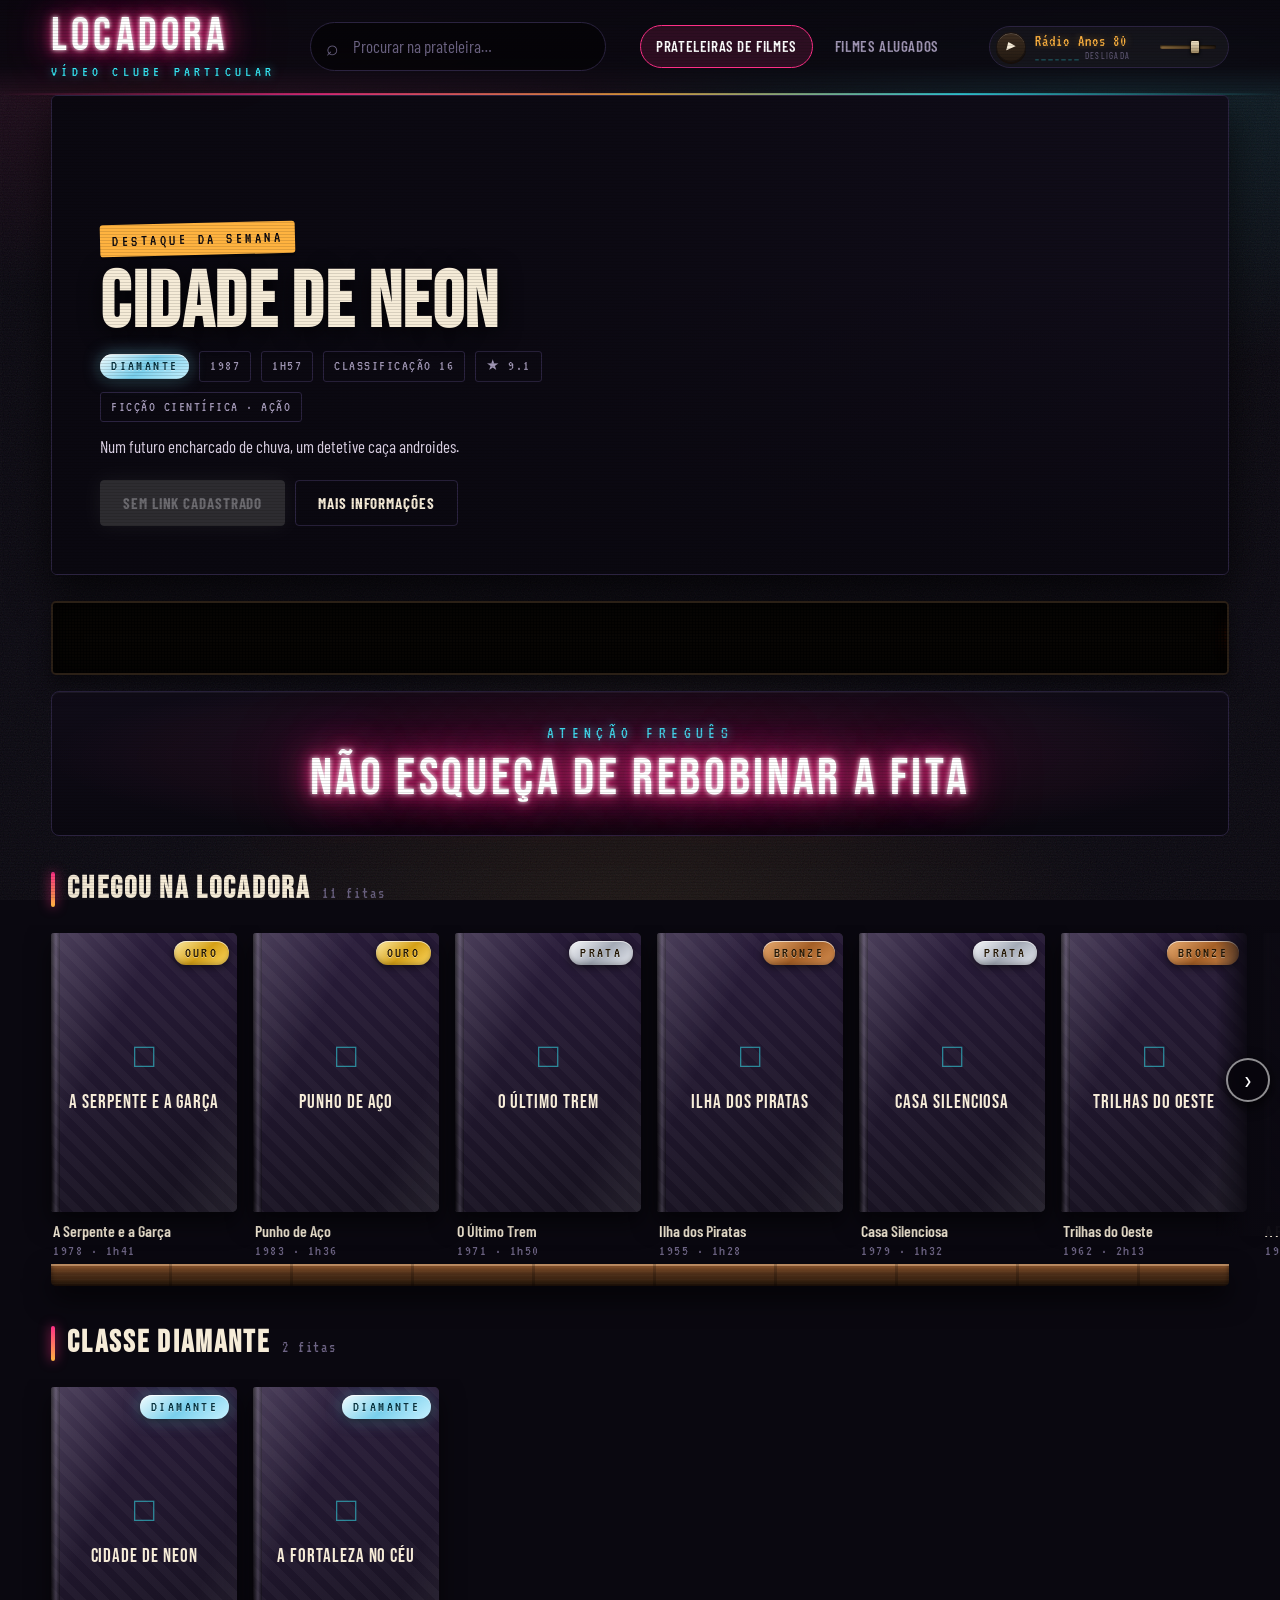
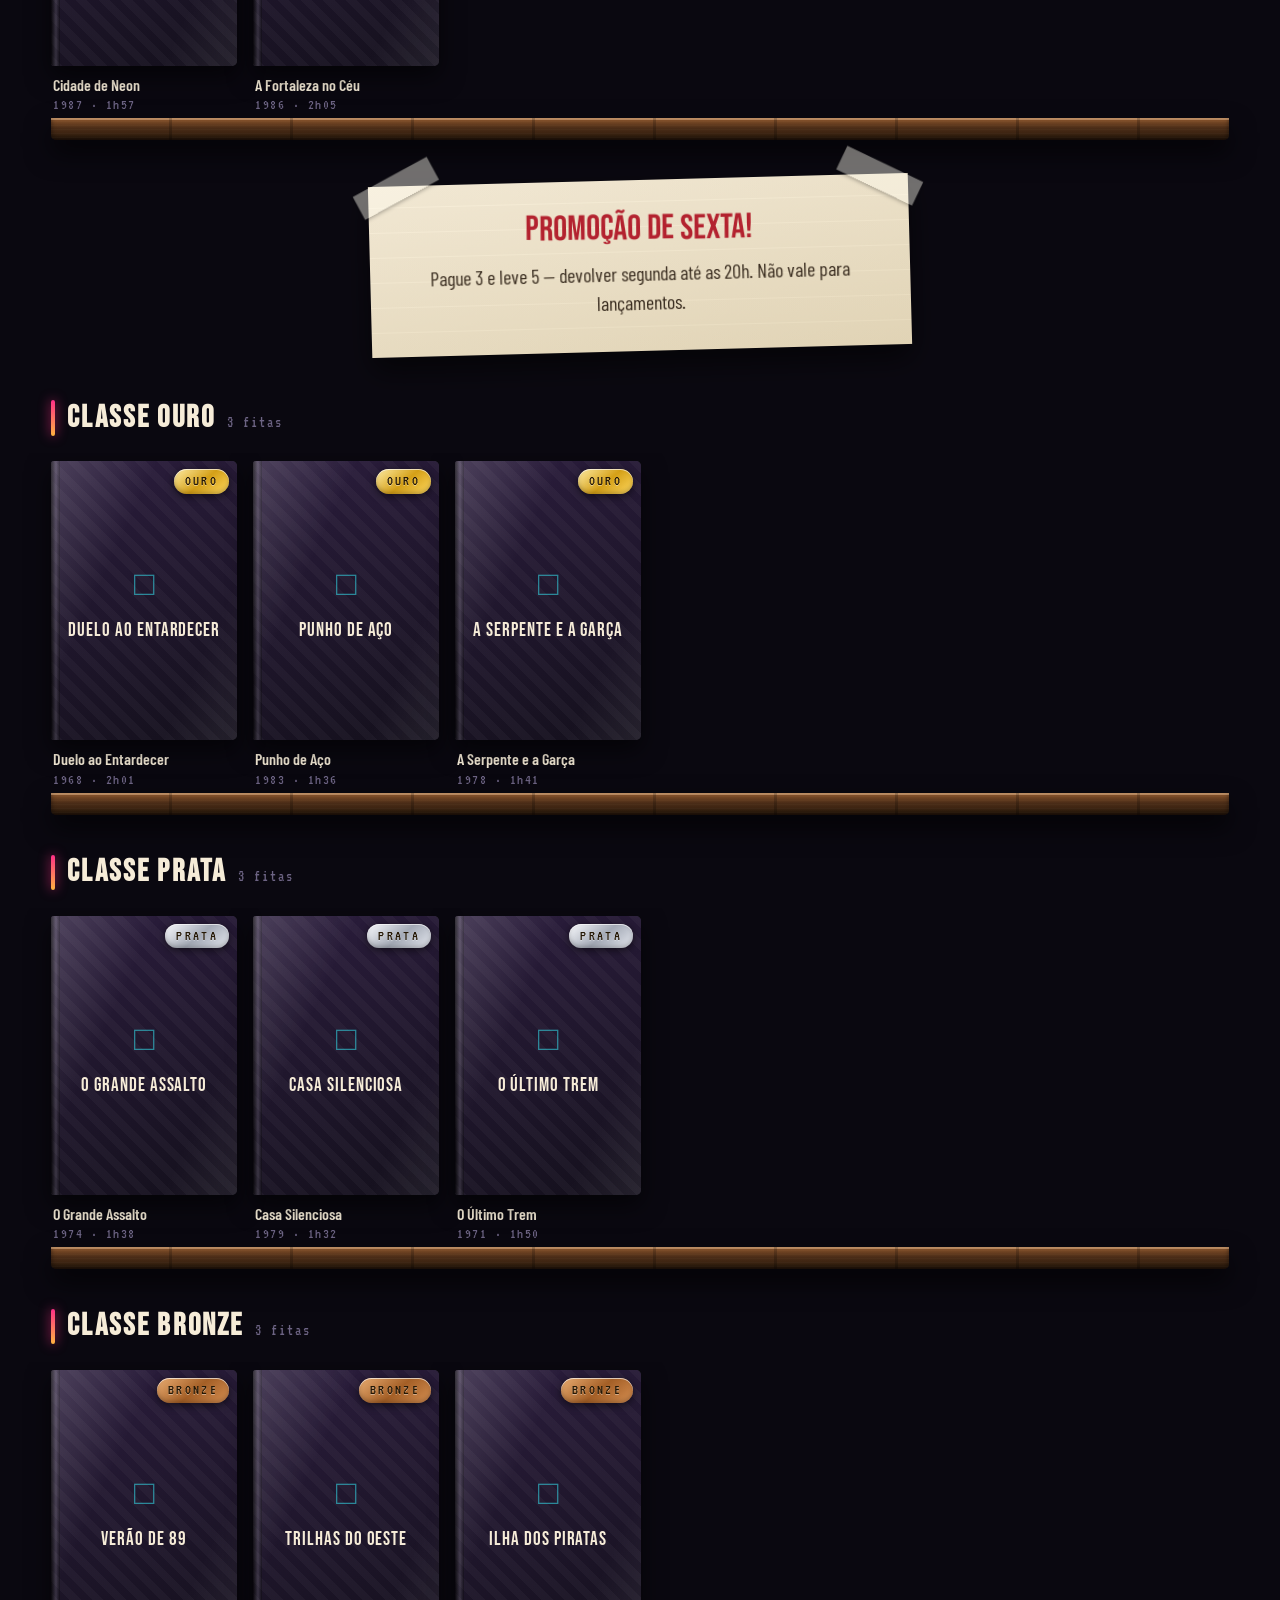
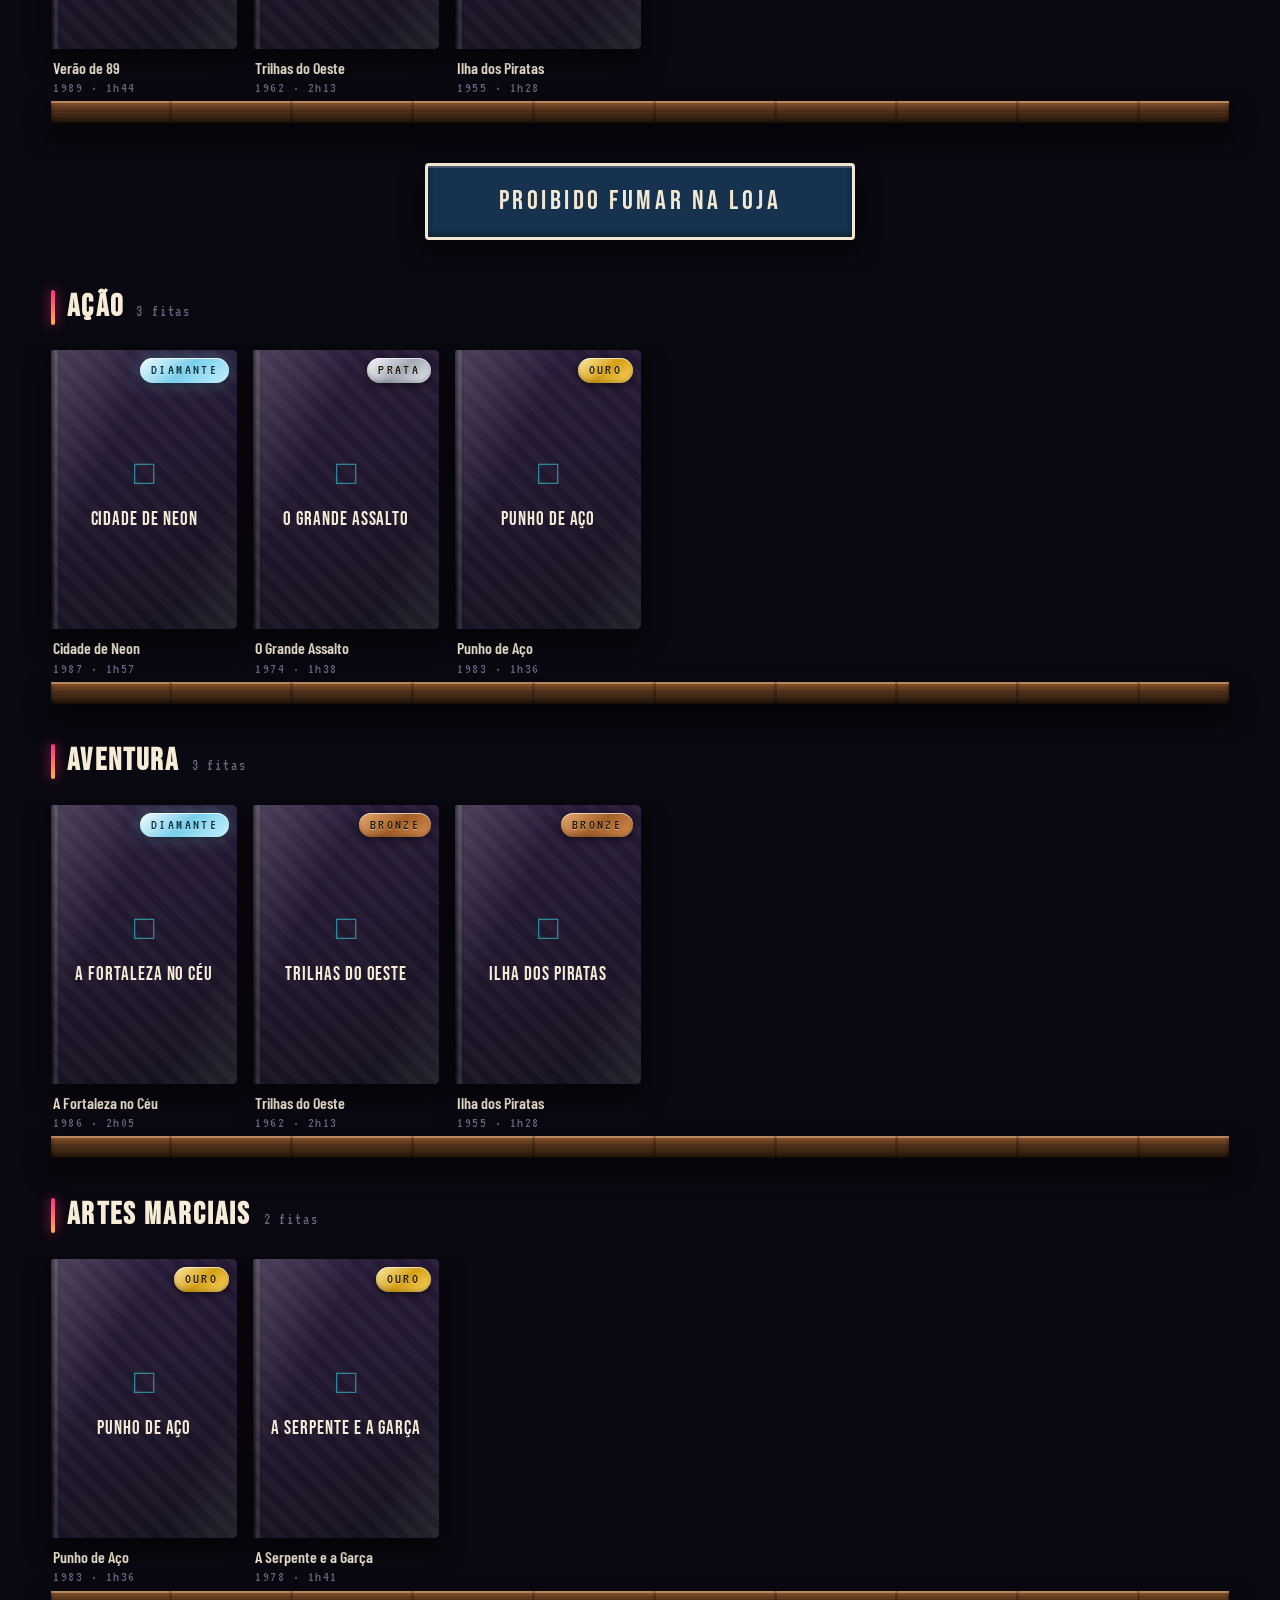
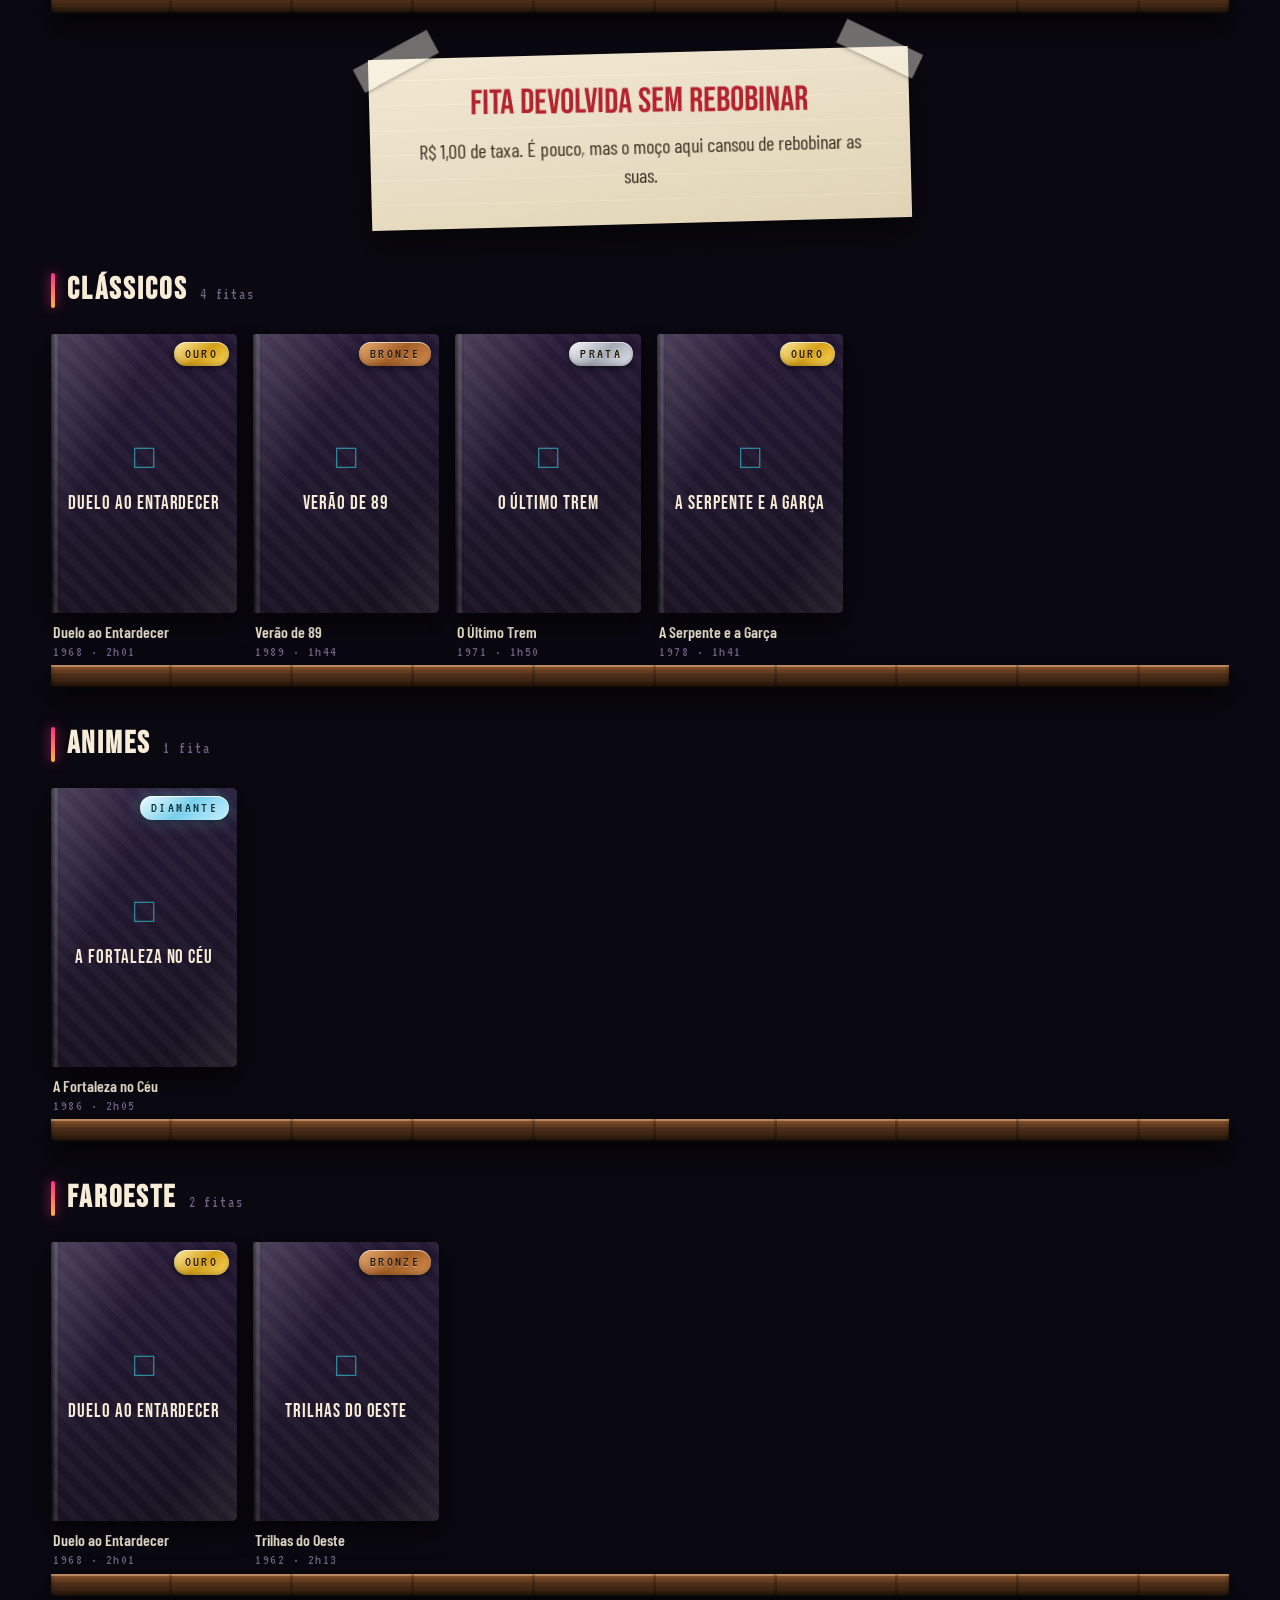
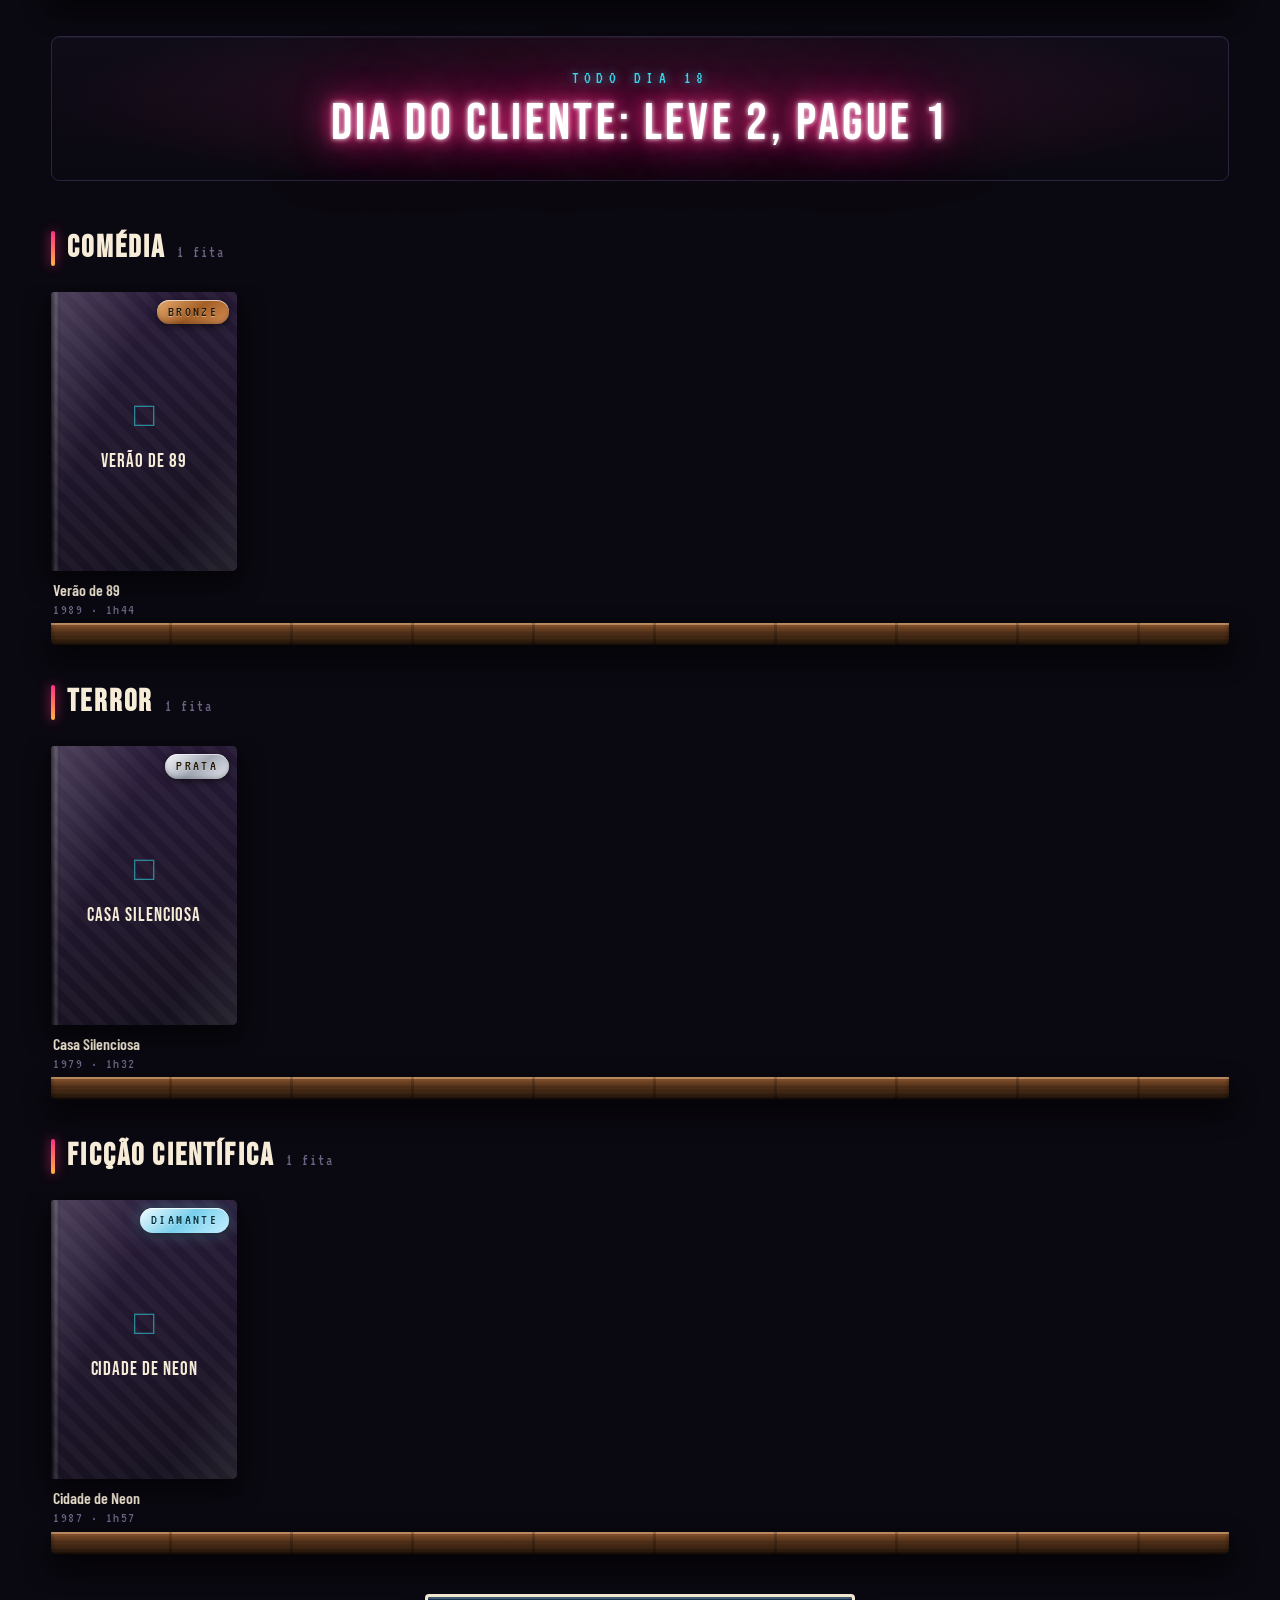
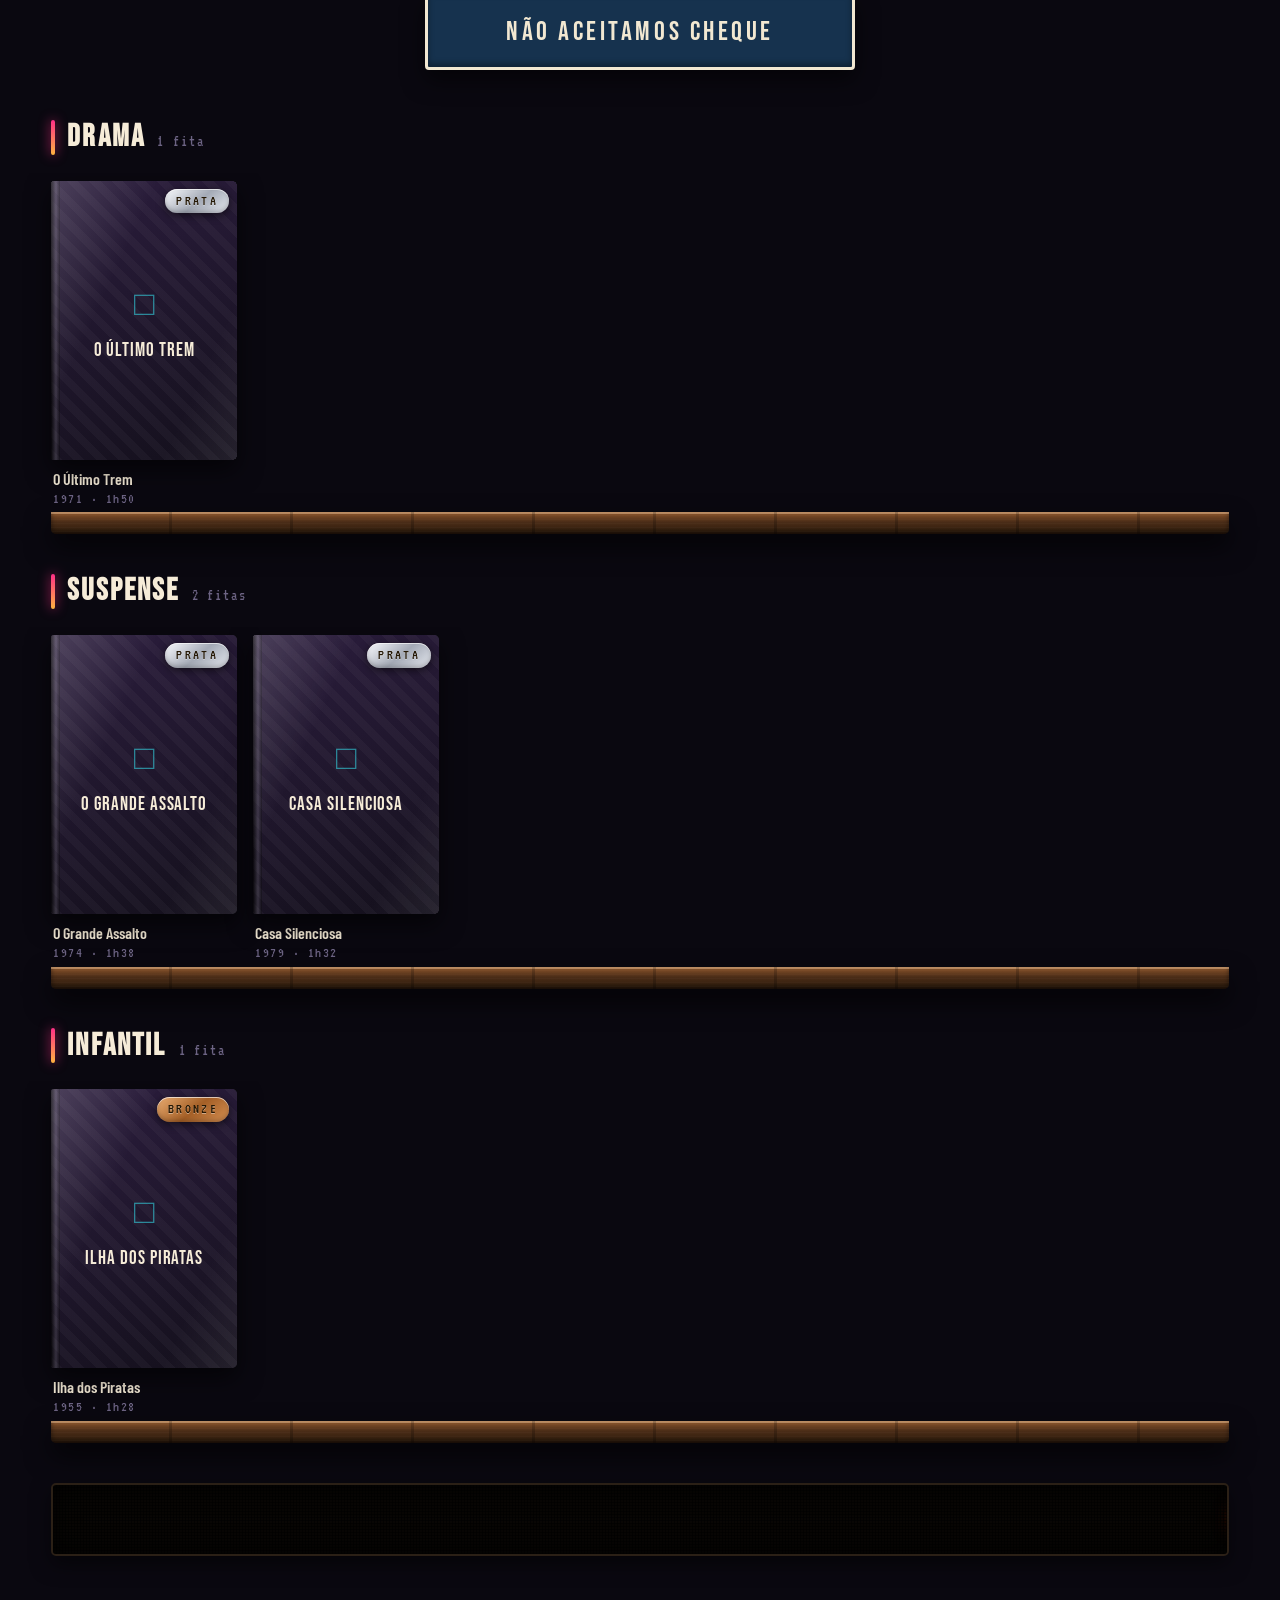
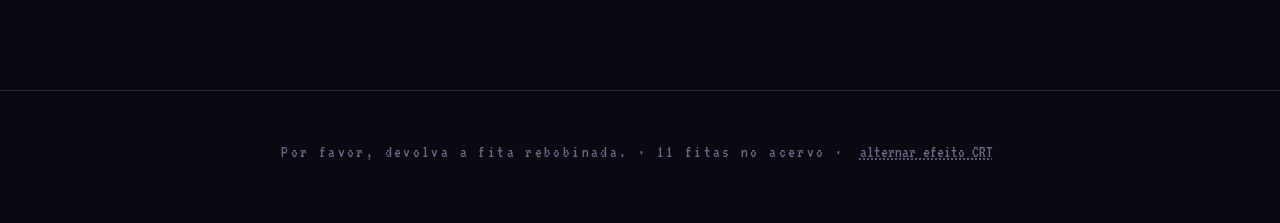
==== commit 6cf7970c: "Rádio vira controle do cabeçalho; "Acervo" vira "Prateleiras de filmes" O rádio sai de cima da tela:" ====
--- a/index.html
+++ b/index.html
@@ -52,9 +52,31 @@
          de senha do admin.html só confundiria quem chega pelo link. O dono
          entra digitando /admin.html. -->
     <nav class="menu">
-      <button type="button" data-aba="acervo" class="ativo">Acervo</button>
+      <button type="button" data-aba="acervo" class="ativo">Prateleiras de filmes</button>
       <button type="button" data-aba="lista">Filmes alugados</button>
     </nav>
+
+    <!-- o radinho da loja, encaixado no canto do cabeçalho -->
+    <div class="radio" id="radio" hidden>
+      <button type="button" class="radio__liga" id="radio-liga" aria-label="Ligar a rádio" aria-pressed="false">
+        <i aria-hidden="true">▶</i>
+      </button>
+
+      <div class="radio__visor">
+        <span class="radio__nome" id="radio-nome">—</span>
+        <span class="radio__linha">
+          <span class="radio__vu" id="radio-vu" aria-hidden="true">
+            <i></i><i></i><i></i><i></i><i></i><i></i><i></i>
+          </span>
+          <span class="radio__estado" id="radio-estado">desligada</span>
+        </span>
+      </div>
+
+      <input type="range" class="radio__vol" id="radio-volume"
+             min="0" max="100" step="1" value="65" aria-label="Volume da rádio">
+
+      <audio id="radio-som" preload="none" crossorigin="anonymous"></audio>
+    </div>
   </div>
   <div class="fita-luz"></div>
 </header>
@@ -166,31 +188,6 @@
   </div>
 </div>
 
-<!-- o radinho de prateleira: toca enquanto o freguês escolhe a fita -->
-<aside class="radio" id="radio" hidden>
-  <div class="radio__grade" aria-hidden="true"></div>
-
-  <div class="radio__painel">
-    <div class="radio__visor">
-      <span class="radio__nome" id="radio-nome">—</span>
-      <div class="radio__vu" id="radio-vu" aria-hidden="true">
-        <i></i><i></i><i></i><i></i><i></i><i></i><i></i><i></i><i></i><i></i>
-      </div>
-      <span class="radio__estado" id="radio-estado">desligada</span>
-    </div>
-
-    <div class="radio__botoes">
-      <button type="button" class="radio__liga" id="radio-liga" aria-label="Ligar a rádio" aria-pressed="false">
-        <i aria-hidden="true">▶</i>
-      </button>
-      <input type="range" class="radio__vol" id="radio-volume"
-             min="0" max="100" step="1" value="65" aria-label="Volume da rádio">
-    </div>
-  </div>
-
-  <audio id="radio-som" preload="none" crossorigin="anonymous"></audio>
-</aside>
-
 <!-- o recibo pendurado na lateral, visível enquanto se escolhe as fitas -->
 <aside class="recibo" id="recibo" hidden>
   <button type="button" class="recibo__aba" id="recibo-aba" aria-expanded="false">
--- a/assets/css/estilo.css
+++ b/assets/css/estilo.css
@@ -239,6 +239,11 @@
   max-width: 1560px;
   margin: 0 auto;
   padding: 0 0 90px;
+  /* os cartazes de papel são tortos, e no celular a inclinação joga o canto
+     deles alguns pixels para fora da tela — o que criava uma rolagem lateral
+     na página inteira. `clip` apara sem virar um contêiner de rolagem, então
+     o cabeçalho grudento e as prateleiras continuam como estavam. */
+  overflow-x: clip;
 }
 
 /* -------------------------------------------------------------- vitrine */
@@ -2090,76 +2095,68 @@
 .tranca p { color: var(--cinza); font-size: 15px; margin: 0 0 20px; }
 .tranca input { width: 100%; text-align: center; letter-spacing: .3em; margin-bottom: 12px; }
 
-/* =============================================== o radinho de prateleira
-   Um rádio de madeira no canto de baixo, com grade de alto-falante, visor
-   âmbar e as barrinhas de VU. Toca enquanto o freguês escolhe a fita e cala
-   sozinho quando um filme começa.
+/* ================================================= a rádio do cabeçalho
+   Um controle pequeno no canto de cima à direita, ao lado do menu: teclinha
+   de play, visor âmbar com as barrinhas de VU e o cursor de volume. Toca
+   enquanto o freguês escolhe a fita e cala sozinho quando um filme começa.
    ======================================================================== */
 
 .radio {
-  position: fixed;
-  left: 18px;
-  bottom: 18px;
-  z-index: 40;
-  display: flex;
-  width: 274px;
-  padding: 9px;
-  border-radius: 7px;
-  border: 1px solid #14100c;
-  background: linear-gradient(180deg, #6a4126, #4a2c17 55%, #34200f);
-  box-shadow: var(--sombra-forte), inset 0 1px 0 rgba(255, 255, 255, .15);
+  display: flex;
+  align-items: center;
+  gap: 9px;
+  flex-shrink: 0;
+  /* gruda na direita mesmo quando o cabeçalho quebra de linha */
+  margin-left: auto;
+  padding: 5px 12px 5px 6px;
+  border: 1px solid var(--borda);
+  border-radius: 99px;
+  background: rgba(255, 255, 255, .04);
   font-family: var(--fonte-texto);
-}
-
-/* a grade do alto-falante, furinho por furinho */
-.radio__grade {
-  width: 58px;
-  flex: none;
-  border-radius: 4px;
-  border: 1px solid #241a12;
-  background:
-    radial-gradient(circle, #0c0907 1.1px, transparent 1.5px) 0 0 / 5px 5px,
-    linear-gradient(180deg, #2c2118, #16100a);
-  box-shadow: inset 0 0 14px rgba(0, 0, 0, .85);
-}
-
-.radio__painel {
-  flex: 1;
-  min-width: 0;
+  transition: border-color .2s, background .2s;
+}
+.radio--tocando {
+  border-color: rgba(53, 229, 242, .45);
+  background: rgba(53, 229, 242, .07);
+}
+.radio--erro { border-color: rgba(226, 96, 126, .5); }
+
+.radio__visor {
   display: flex;
   flex-direction: column;
-  gap: 7px;
-  padding-left: 9px;
-}
-
-.radio__visor {
-  padding: 6px 8px 4px;
-  border-radius: 3px;
-  background: #100b06;
-  border: 1px solid #2b1e12;
-  box-shadow: inset 0 2px 9px rgba(0, 0, 0, .9);
+  justify-content: center;
+  gap: 1px;
+  min-width: 116px;
 }
 
 .radio__nome {
-  display: block;
-  font-family: var(--fonte-mono);
-  font-size: 18px;
-  line-height: 1.1;
-  letter-spacing: .08em;
+  font-family: var(--fonte-mono);
+  font-size: 16px;
+  line-height: 1;
+  letter-spacing: .07em;
   color: var(--ambar);
-  text-shadow: 0 0 9px rgba(255, 179, 64, .5);
+  text-shadow: 0 0 8px rgba(255, 179, 64, .45);
   white-space: nowrap;
   overflow: hidden;
   text-overflow: ellipsis;
 }
 
+.radio__linha {
+  display: flex;
+  align-items: flex-end;
+  gap: 6px;
+  height: 11px;
+}
+
 .radio__estado {
-  display: block;
-  font-size: 10px;
-  letter-spacing: .16em;
+  font-size: 9px;
+  line-height: 11px;
+  letter-spacing: .14em;
   text-transform: uppercase;
-  color: #7d6242;
-}
+  color: var(--cinza-fraco);
+  white-space: nowrap;
+}
+.radio--tocando .radio__estado { color: var(--cinza); }
 .radio--erro .radio__estado { color: #e2607e; }
 
 /* as barrinhas. A altura vem do JS quando o navegador deixa analisar o som;
@@ -2168,8 +2165,9 @@
   display: flex;
   align-items: flex-end;
   gap: 2px;
-  height: 13px;
-  margin: 4px 0 3px;
+  width: 44px;
+  height: 11px;
+  flex: none;
 }
 .radio__vu i {
   flex: 1;
@@ -2194,31 +2192,26 @@
   50%      { height: 86%; }
 }
 
-.radio__botoes {
-  display: flex;
-  align-items: center;
-  gap: 10px;
-}
-
+/* a teclinha de plástico, do mesmo molde das do videocassete */
 .radio__liga {
-  width: 32px;
-  height: 32px;
+  width: 30px;
+  height: 30px;
   flex: none;
   border-radius: 50%;
   border: 1px solid #1b1310;
   background: linear-gradient(180deg, #3d2e21, #241a12);
   color: var(--creme);
-  font-size: 12px;
+  font-size: 11px;
   font-style: normal;
   cursor: pointer;
   display: inline-flex;
   align-items: center;
   justify-content: center;
-  box-shadow: 0 3px 0 #170f0a, inset 0 1px 0 rgba(255, 255, 255, .17);
+  box-shadow: 0 2px 0 #170f0a, inset 0 1px 0 rgba(255, 255, 255, .17);
   transition: color .2s, box-shadow .12s, transform .12s;
 }
 .radio__liga:hover { color: #fff; }
-.radio__liga:active { transform: translateY(2px); box-shadow: 0 1px 0 #170f0a; }
+.radio__liga:active { transform: translateY(2px); box-shadow: 0 0 0 #170f0a; }
 .radio--tocando .radio__liga {
   color: var(--neon-ciano);
   text-shadow: 0 0 10px rgba(53, 229, 242, .85);
@@ -2226,9 +2219,9 @@
 
 /* o cursor de volume, no estilo de um potenciômetro deslizante */
 .radio__vol {
-  flex: 1;
-  min-width: 0;
-  height: 18px;
+  width: 56px;
+  flex: none;
+  height: 16px;
   margin: 0;
   cursor: pointer;
   background: transparent;
@@ -2250,17 +2243,17 @@
 .radio__vol::-webkit-slider-thumb {
   -webkit-appearance: none;
   appearance: none;
-  width: 11px;
-  height: 17px;
-  margin-top: -6.5px;
+  width: 10px;
+  height: 14px;
+  margin-top: -5px;
   border-radius: 2px;
   border: 1px solid #16100b;
   background: linear-gradient(180deg, #f0e2c6, #a08a63);
   box-shadow: 0 1px 3px rgba(0, 0, 0, .7);
 }
 .radio__vol::-moz-range-thumb {
-  width: 11px;
-  height: 17px;
+  width: 10px;
+  height: 14px;
   border-radius: 2px;
   border: 1px solid #16100b;
   background: linear-gradient(180deg, #f0e2c6, #a08a63);
@@ -2273,18 +2266,43 @@
 @media (max-width: 720px) {
   body { font-size: 16px; }
   .topo__interno { padding: 12px 16px; gap: 12px; }
-  .marca { flex: 1 1 100%; }
+
+  /* no celular o rádio sobe para o lado do letreiro — o canto de cima à
+     direita — e o menu fica com a linha seguinte inteira para ele */
+  .marca { flex: 1 1 auto; }
+  .radio { order: 1; }
+  .menu { order: 2; flex: 1 1 100%; }
   .busca { order: 3; flex: 1 1 100%; }
   .vitrine { min-height: 340px; margin-inline: 12px; }
   .item { grid-template-columns: 44px 1fr; }
   .item__capa { width: 44px; }
   .item__bts { grid-column: 1 / -1; justify-content: flex-end; }
 
-  /* no celular o rádio encolhe e perde a grade, senão come metade da tela */
-  .radio { left: 10px; bottom: 10px; width: 190px; padding: 7px; }
-  .radio__grade { display: none; }
-  .radio__painel { padding-left: 0; }
-  .radio__nome { font-size: 16px; }
+  /* no celular sobra a teclinha e as barrinhas: o nome da emissora e o
+     volume comeriam a largura que o menu precisa */
+  .radio { padding: 4px 8px 4px 5px; gap: 7px; }
+  .radio__nome, .radio__estado, .radio__vol { display: none; }
+  .radio__visor { min-width: 0; }
+  .radio__linha { height: 13px; }
+  .radio__vu { height: 13px; width: 34px; }
+
+  /* o menu precisa poder quebrar: com um rótulo comprido ao lado do rádio,
+     uma linha só estouraria a largura da tela e criaria rolagem lateral */
+  .menu { flex-wrap: wrap; flex-shrink: 1; min-width: 0; }
+  .menu button { padding: 8px 11px; font-size: 13px; }
+}
+
+/* entre o celular e o desktop o cabeçalho fica apertado: tudo encolhe um
+   pouco, mas nenhum controle some */
+@media (min-width: 721px) and (max-width: 1180px) {
+  .radio { gap: 7px; padding-right: 9px; }
+  .radio__visor { min-width: 96px; }
+  .radio__nome { font-size: 15px; }
+  .radio__vol { width: 40px; }
+  .menu button { padding: 9px 12px; font-size: 14px; }
+  /* a busca cede espaço para tudo caber numa linha só */
+  .busca { flex: 1 1 150px; min-width: 130px; }
+  .topo__interno { gap: 16px; }
 }
 
 @media (prefers-reduced-motion: reduce) {
